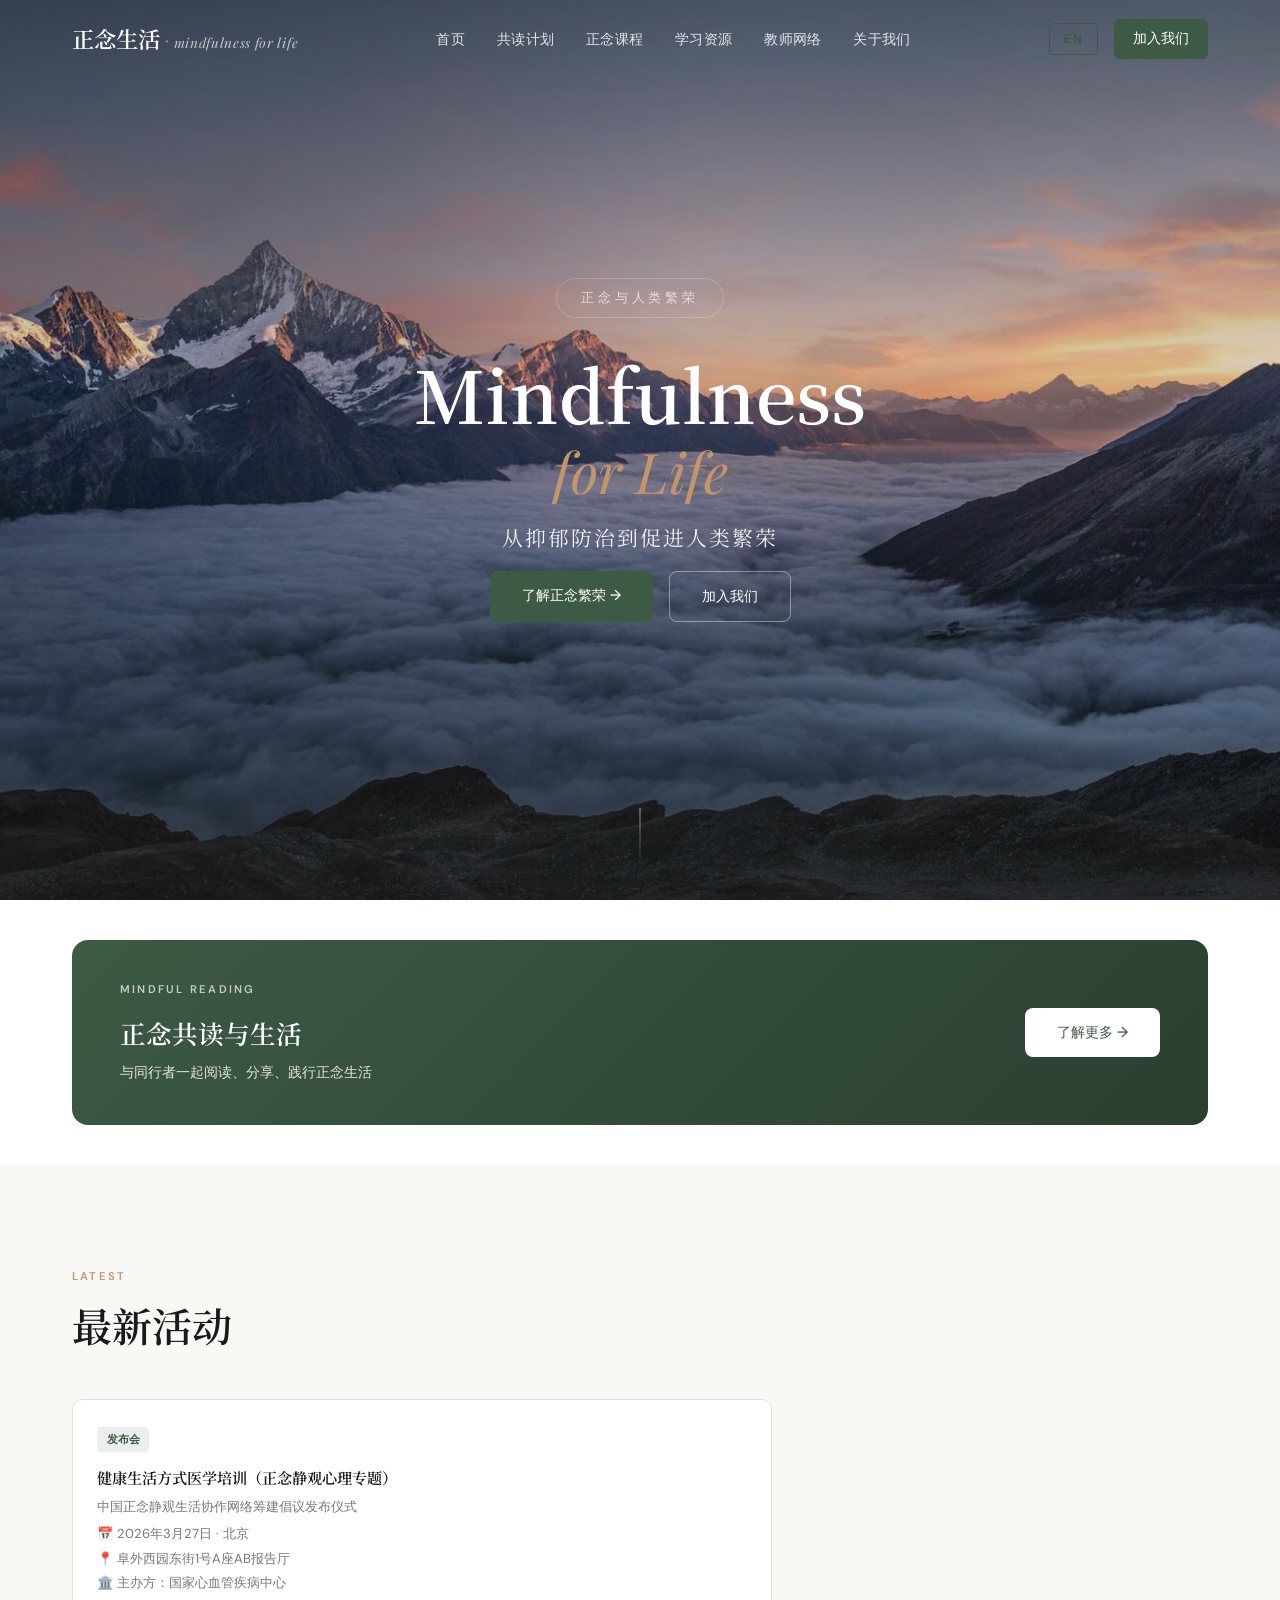
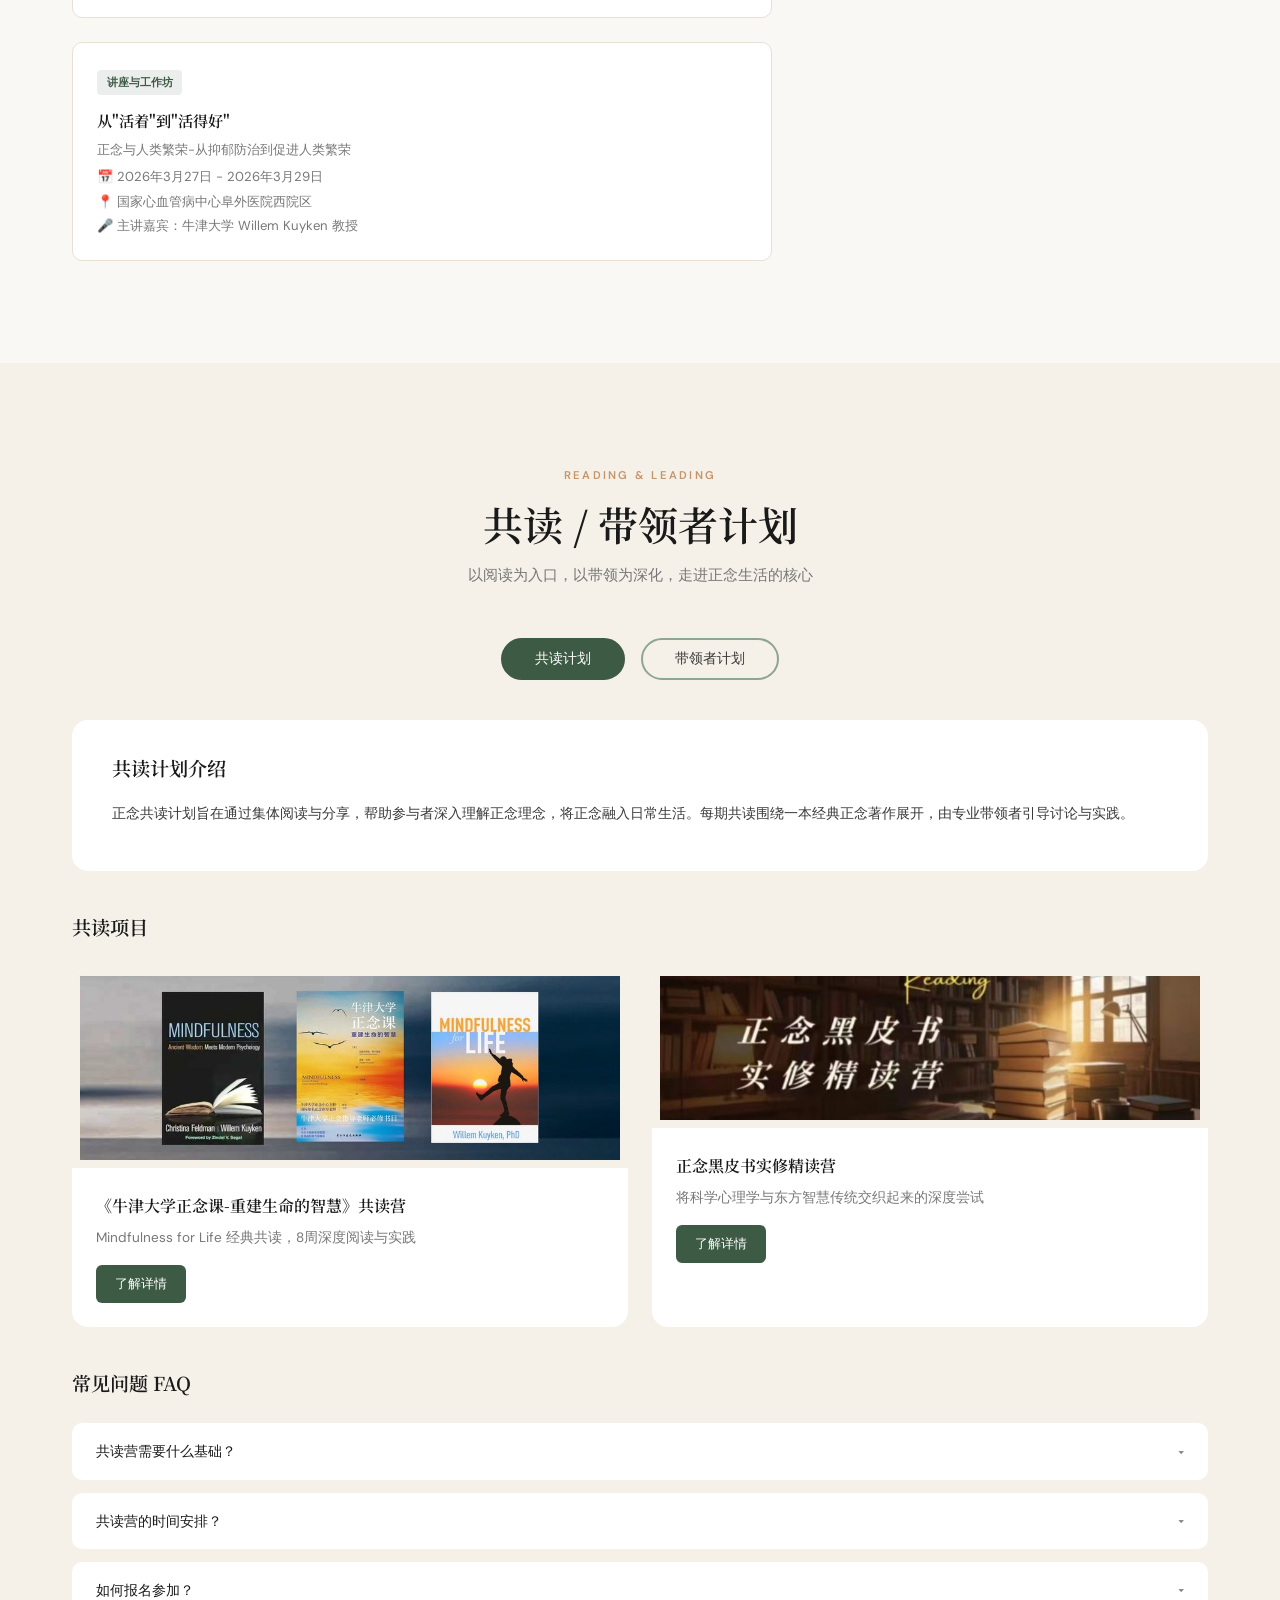
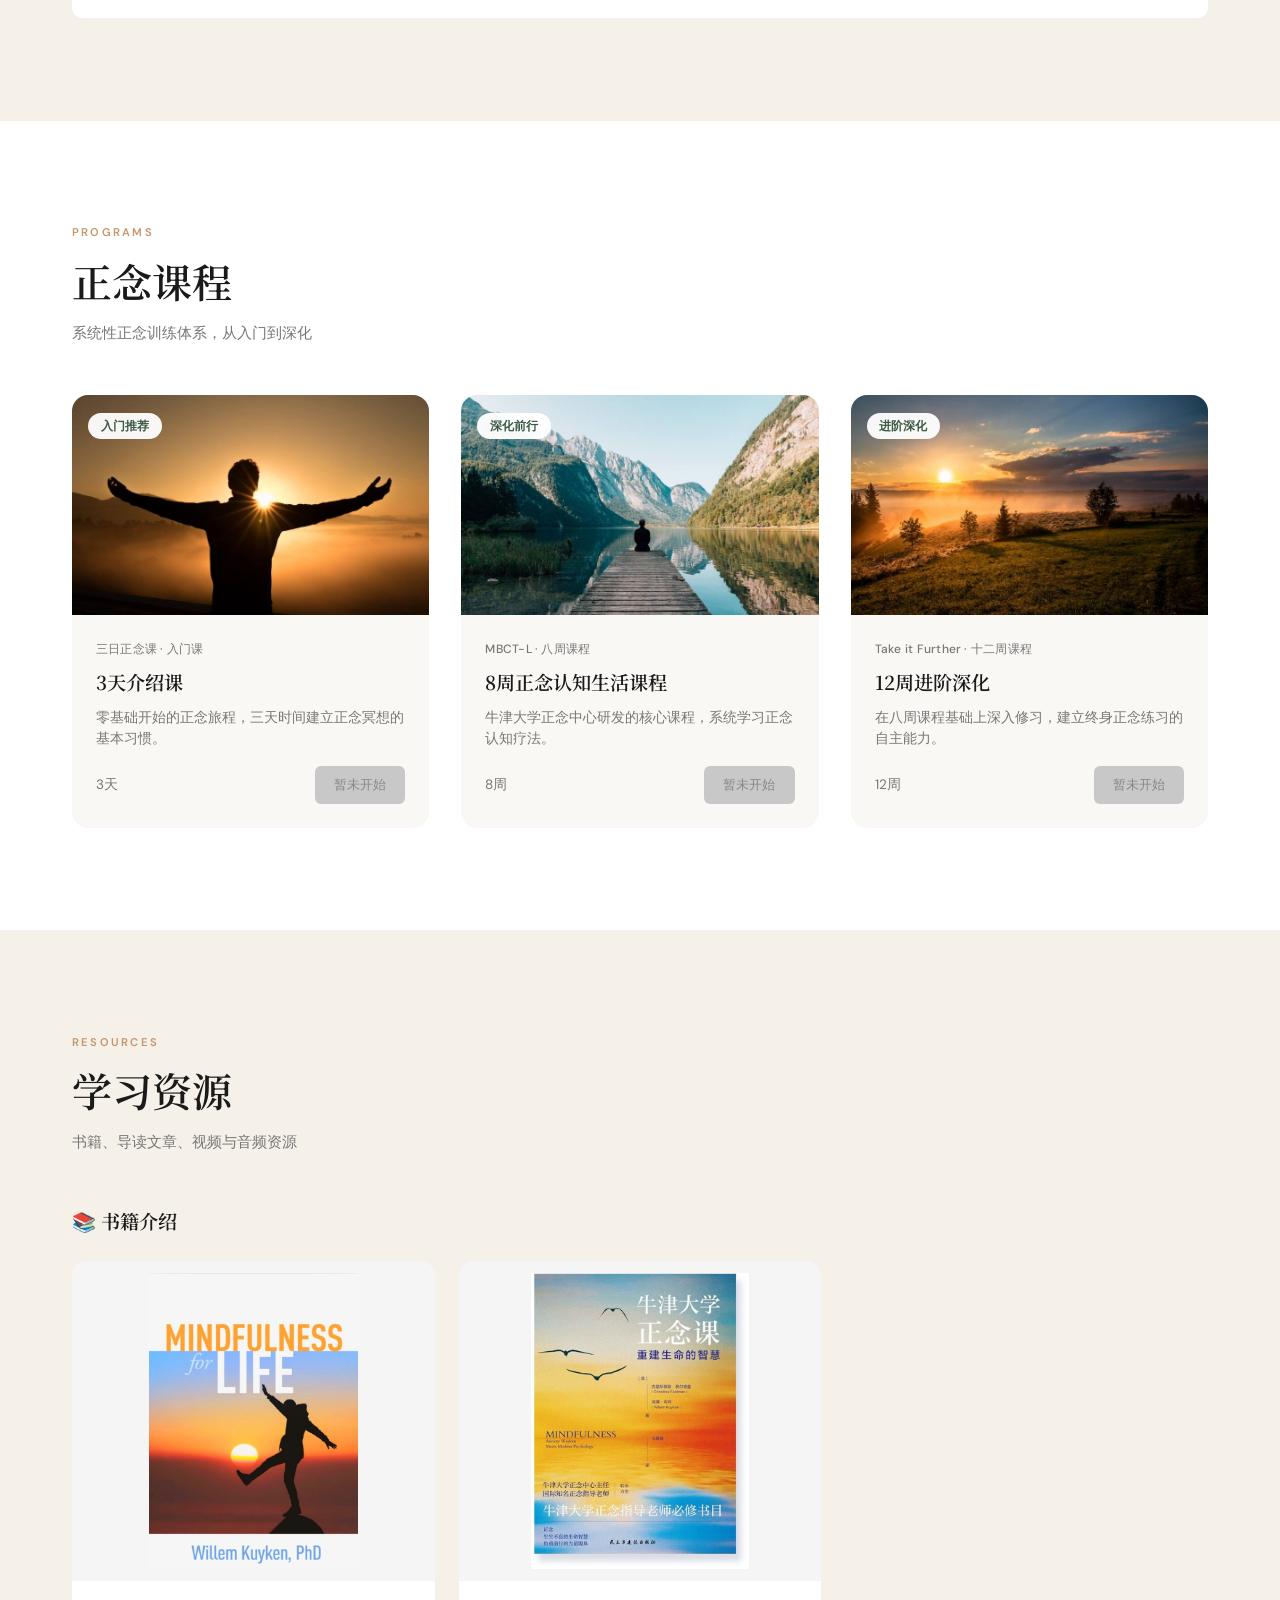
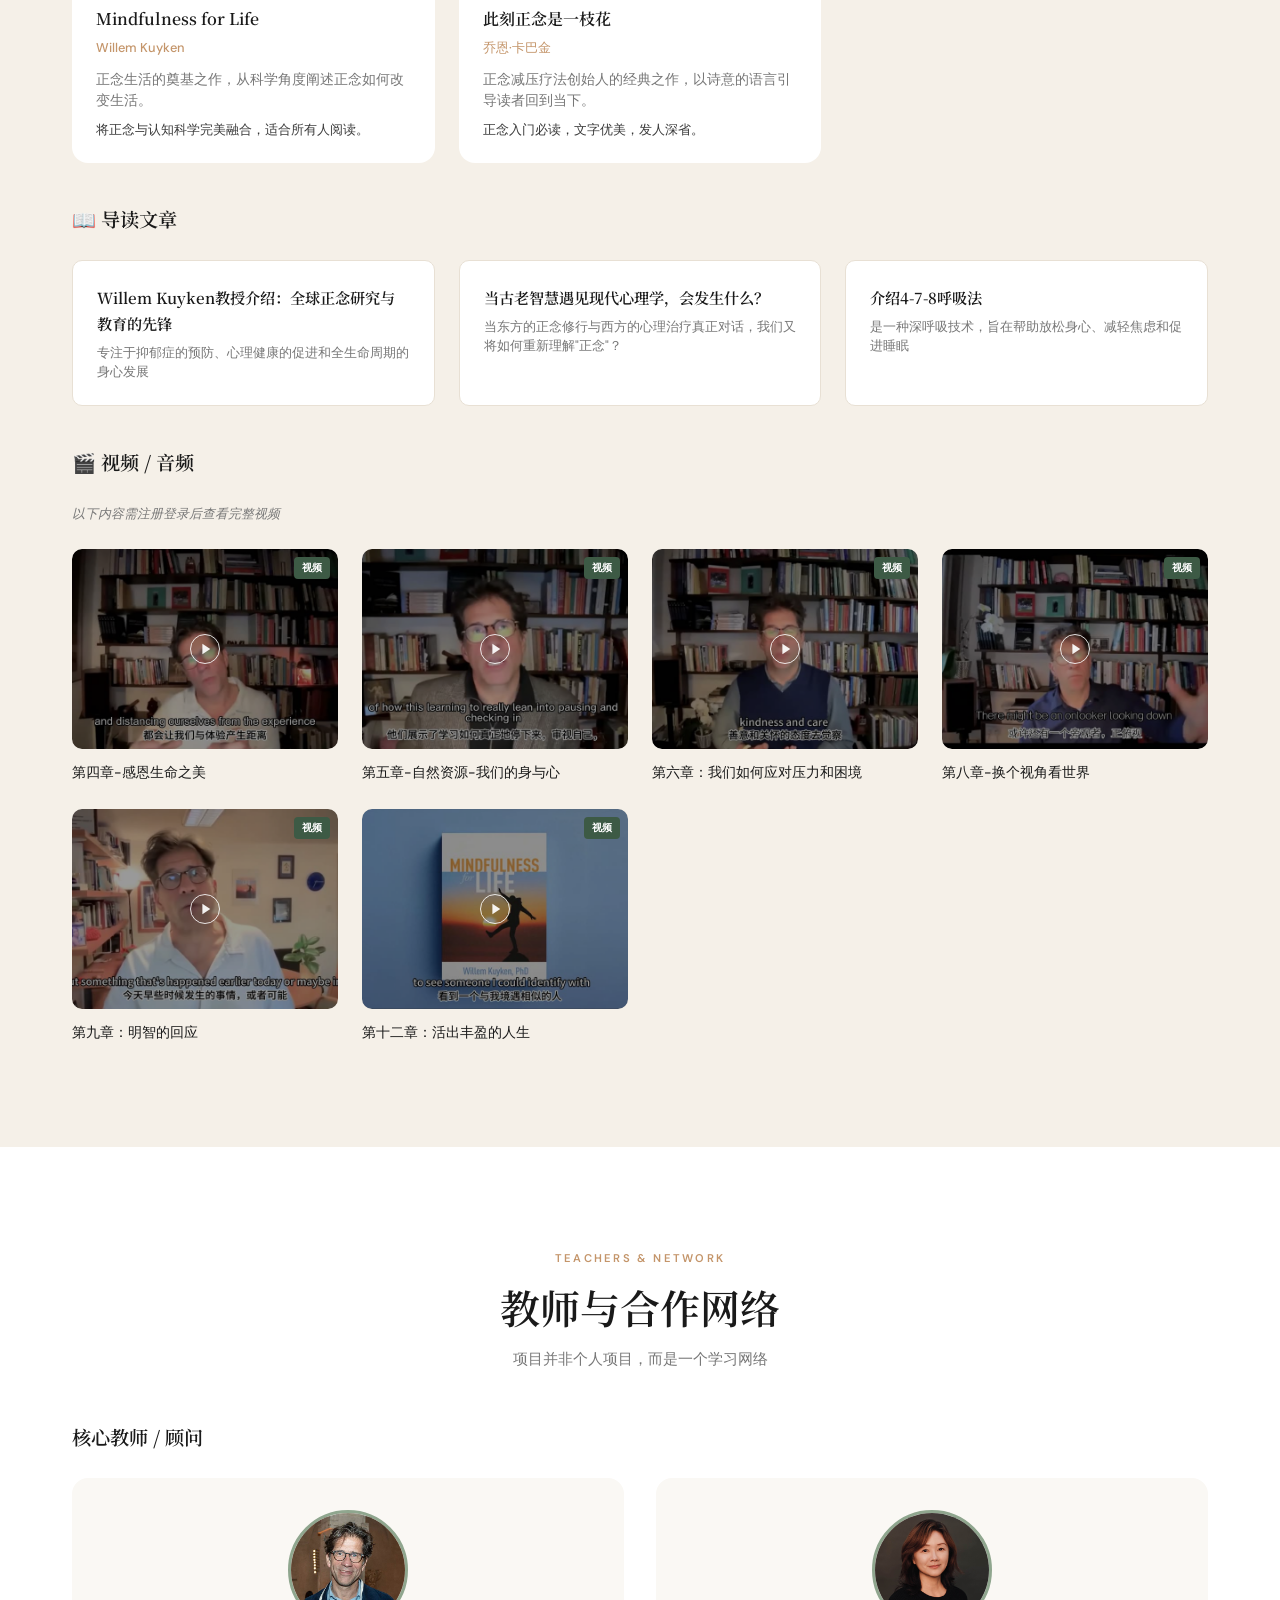
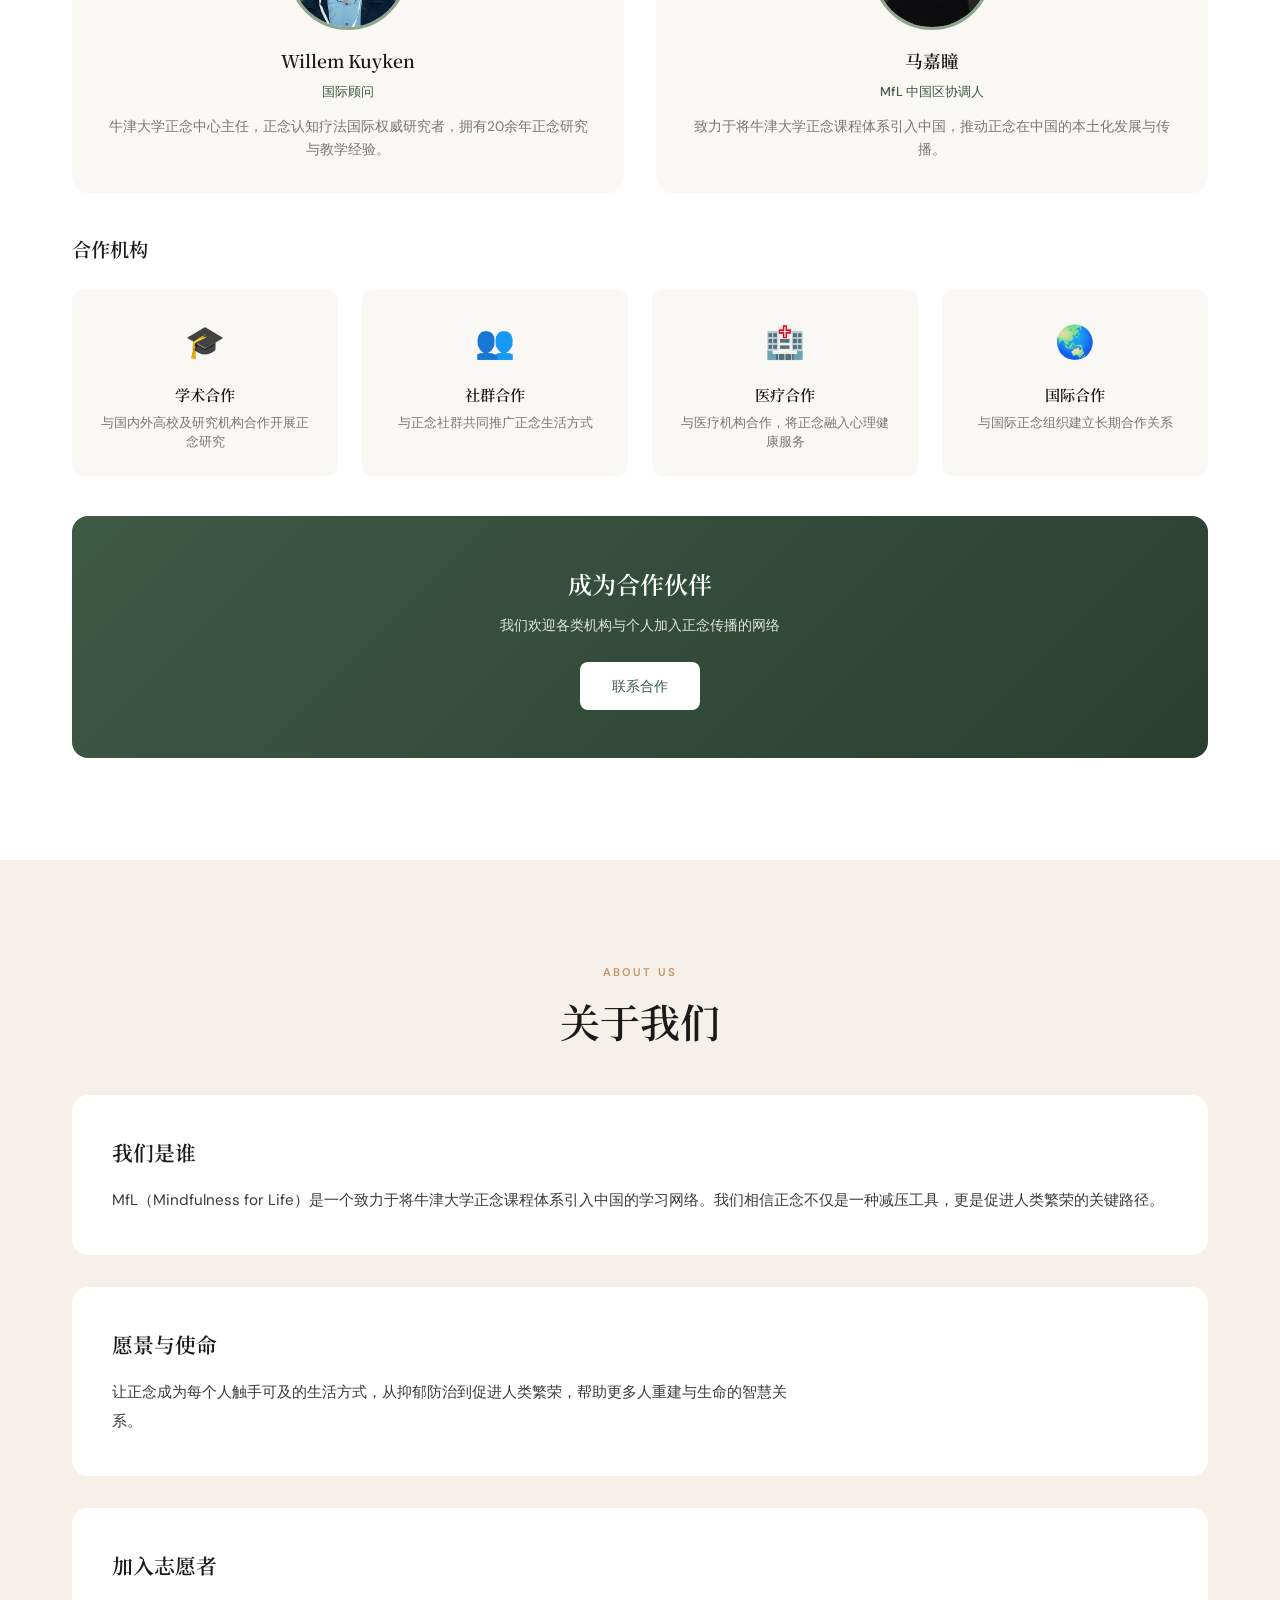
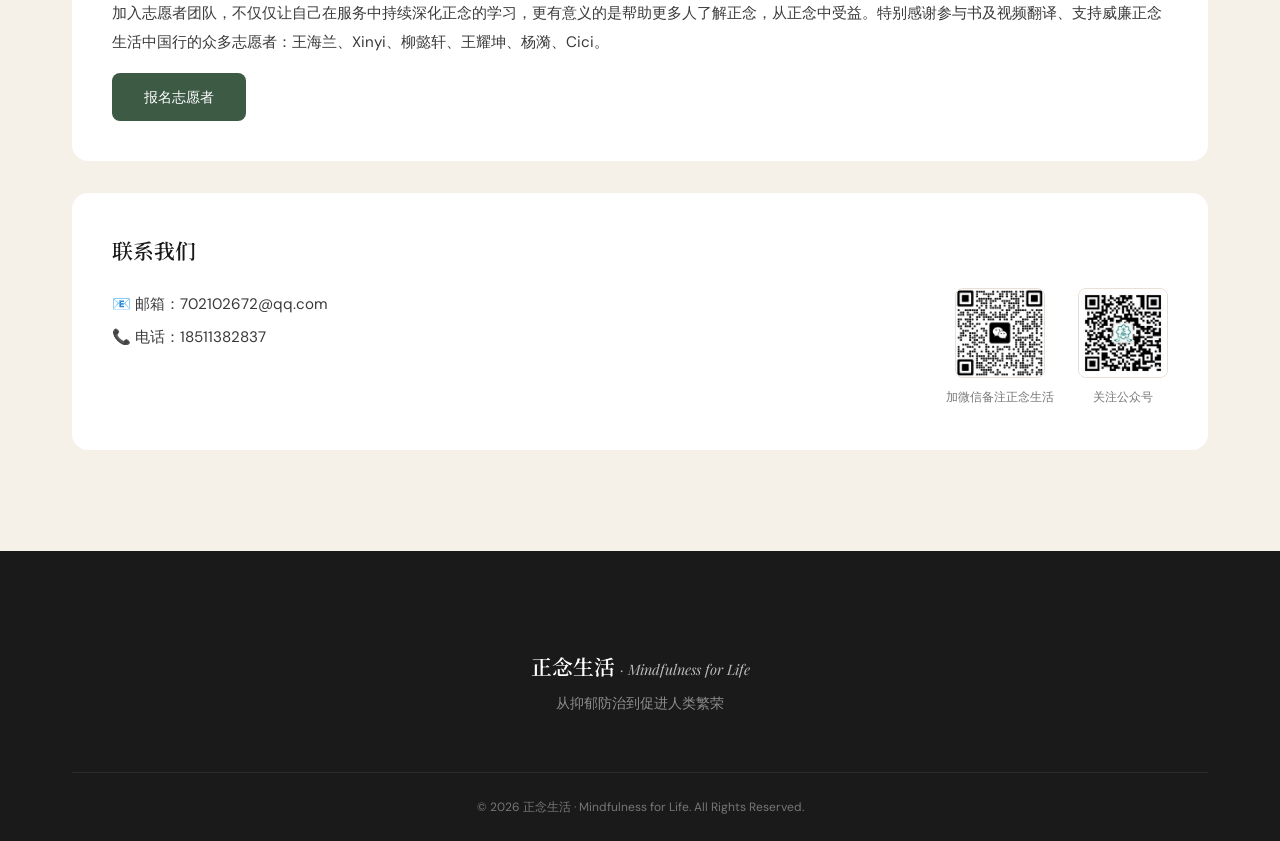
==== index.html @ c4a170dc "更新：删除hero引用文字、替换书单第二本、修改课程标签" ====
<!DOCTYPE html>
<html lang="zh-CN">
<head>
  <meta charset="UTF-8">
  <meta name="viewport" content="width=device-width, initial-scale=1.0">
  <title>正念生活 · Mindfulness for Life</title>
  <link rel="stylesheet" href="style.css">
  <link rel="stylesheet" href="lang-bar.css">
  <link href="https://fonts.font.im/css2?family=Playfair+Display:ital,wght@0,400;0,600;0,700;1,400&family=Noto+Serif+SC:wght@400;600;700&family=DM+Sans:wght@300;400;500;600&display=swap" rel="stylesheet">
</head>
<body>
<!-- Language Bar -->


<!-- 导航 -->
<nav class="nav" id="nav">
  <div class="nav-inner">
    <a href="#" class="nav-logo">
      <span class="logo-zh">正念生活</span>
      <span class="logo-dot">·</span>
      <span class="logo-en">mindfulness for life</span>
    </a>
    <ul class="nav-menu">
      <li><a href="#home" data-i18n="nav.home">首页</a></li>
      <li><a href="#reading" data-i18n="nav.reading">共读计划</a></li>
      <li><a href="#courses" data-i18n="nav.courses">正念课程</a></li>
      <li><a href="#resources" data-i18n="nav.resources">学习资源</a></li>
      <li><a href="#teachers" data-i18n="nav.teachers">教师网络</a></li>
      <li><a href="#about-us" data-i18n="nav.about">关于我们</a></li>
      <li class="nav-menu-join"><a href="https://wx0afe66d9a97fccd3.lrn.nineteenj.cn/kpv2p/6mwjw6/?#/homePage/form?relId=56946&relType=1&type=2&timestamp=1773465592" target="_blank" rel="noopener" data-i18n="nav.join">加入我们</a></li>
    </ul>
    <div class="nav-actions">
      <button id="langToggleBtn" class="lang-btn" onclick="toggleLang()">EN</button>
      <a href="https://wx0afe66d9a97fccd3.lrn.nineteenj.cn/kpv2p/6mwjw6/?#/homePage/form?relId=56946&relType=1&type=2&timestamp=1773465592" class="nav-cta" target="_blank" rel="noopener" data-i18n="nav.join">加入我们</a>
    </div>
    <button class="nav-toggle" id="navToggle" aria-label="Menu">
      <svg width="24" height="24" viewBox="0 0 24 24" fill="none" stroke="currentColor" stroke-width="1.5">
        <line x1="3" y1="6" x2="21" y2="6"/><line x1="3" y1="12" x2="21" y2="12"/><line x1="3" y1="18" x2="21" y2="18"/>
      </svg>
    </button>
  </div>
</nav>

<!-- ==================== 首页 Hero ==================== -->
<section class="hero" id="home">
  <div class="hero-bg">
    <img src="assets/hero-bg-desktop.jpg" alt="" class="hero-img" loading="lazy">
    <div class="hero-grain"></div>
    <div class="hero-gradient"></div>
  </div>
  <div class="hero-content">
    <div class="hero-tag" data-animate="fade-up" data-i18n="hero.tag">正念与人类繁荣</div>
    <h1 data-animate="fade-up" data-delay="1">
      <span class="hero-line">Mindfulness</span>
      <span class="hero-line hero-line--accent">for Life</span>
    </h1>
    <p class="hero-sub" data-animate="fade-up" data-delay="2" data-i18n="hero.sub">从抑郁防治到促进人类繁荣</p>

    <div class="hero-actions" data-animate="fade-up" data-delay="3">
      <a href="mindfulness-flourishing.html" class="btn btn-primary" data-i18n="hero.cta1">了解正念繁荣 →</a>
      <a href="https://wx0afe66d9a97fccd3.lrn.nineteenj.cn/kpv2p/6mwjw6/?#/homePage/form?relId=56946&relType=1&type=2&timestamp=1773465592" class="btn btn-ghost" target="_blank" rel="noopener" data-i18n="hero.cta2">加入我们</a>
    </div>
  </div>
  <div class="hero-scroll"><div class="scroll-line"></div></div>
</section>

<!-- ==================== 正念共读与生活 Banner ==================== -->
<section class="reading-banner">
  <div class="container">
    <a href="reading-camp.html" class="reading-banner-inner" style="text-decoration:none;cursor:pointer;" target="_self">
      <div class="reading-banner-text">
        <div class="section-label" data-i18n="readingBanner.label">MINDFUL READING</div>
        <h2 data-i18n="readingBanner.title">正念共读与生活</h2>
        <p data-i18n="readingBanner.desc">与同行者一起阅读、分享、践行正念生活</p>
      </div>
      <span class="btn btn-primary" data-i18n="readingBanner.cta">了解更多 →</span>
    </a>
  </div>
</section>

<!-- ==================== 最新活动 ==================== -->
<section class="latest-events">
  <div class="container">
    <div class="section-header">
        <div class="section-label" data-i18n="events.label">LATEST</div>
        <h2 class="section-title" data-i18n="events.title">最新活动</h2>
    </div>
    <div class="events-grid">
      <a href="https://mp.weixin.qq.com/s/fKb0RmUG0lylChjJrWmXAw" class="event-card" target="_blank" rel="noopener" style="display:block;">
        <span class="event-tag">发布会</span>
        <h4>健康生活方式医学培训（正念静观心理专题）</h4>
        <p style="margin-bottom:0.5rem;">中国正念静观生活协作网络筹建倡议发布仪式</p>
        <p style="font-size:0.82rem;color:var(--ink-muted);margin-bottom:0.3rem;">📅 2026年3月27日 · 北京</p>
        <p style="font-size:0.82rem;color:var(--ink-muted);margin-bottom:0.3rem;">📍 阜外西园东街1号A座AB报告厅</p>
        <p style="font-size:0.82rem;color:var(--ink-muted);margin:0;">🏛️ 主办方：国家心血管疾病中心</p>
      </a>
      <a href="https://mp.weixin.qq.com/s/PLSb9d7O6brEnDdpN_HrdA" class="event-card" target="_blank" rel="noopener" style="display:block;">
        <span class="event-tag" data-i18n="events.tag">讲座与工作坊</span>
        <h4 data-i18n="event1.title">从"活着"到"活得好"</h4>
        <p style="margin-bottom:0.5rem;" data-i18n="event1.desc">正念与人类繁荣-从抑郁防治到促进人类繁荣</p>
        <p style="font-size:0.82rem;color:var(--ink-muted);margin-bottom:0.3rem;" data-i18n="event1.date">📅 2026年3月27日 - 2026年3月29日</p>
        <p style="font-size:0.82rem;color:var(--ink-muted);margin-bottom:0.3rem;" data-i18n="event1.loc">📍 国家心血管病中心阜外医院西院区</p>
        <p style="font-size:0.82rem;color:var(--ink-muted);margin:0;" data-i18n="event1.speaker">🎤 主讲嘉宾：牛津大学 Willem Kuyken 教授</p>
      </a>
    </div>
  </div>
</section>

<!-- ==================== 共读/带领者计划 ==================== -->
<section class="reading" id="reading">
  <div class="container">
    <div class="section-header" style="text-align:center;">
      <div class="section-label" data-i18n="reading.label">READING & LEADING</div>
      <h2 class="section-title" data-i18n="reading.title">共读 / 带领者计划</h2>
      <p class="section-desc" style="margin:0 auto;" data-i18n="reading.desc">以阅读为入口，以带领为深化，走进正念生活的核心</p>
    </div>
    <div class="tab-buttons">
      <button class="tab-btn active" data-tab="reading-tab" data-i18n="reading.tab1">共读计划</button>
      <button class="tab-btn" data-tab="leader-tab" data-i18n="reading.tab2">带领者计划</button>
    </div>
    <div class="tab-content active" id="reading-tab">
      <div class="reading-intro">
        <div class="reading-intro-text">
          <h3 data-i18n="reading.intro.title">共读计划介绍</h3>
          <p data-i18n="reading.intro.p">正念共读计划旨在通过集体阅读与分享，帮助参与者深入理解正念理念，将正念融入日常生活。每期共读围绕一本经典正念著作展开，由专业带领者引导讨论与练习。</p>
        </div>
      </div>
      <h3 class="sub-heading" data-i18n="reading.projects">共读项目</h3>
      <div class="reading-projects">
        <a href="reading-camp.html" class="project-card" style="display:block;text-decoration:none;color:inherit;cursor:pointer;">
          <div class="project-img" style="height:200px;"><img src="assets/reading-camp-banner.jpg" alt="《牛津大学正念课》共读营" style="width:100%;height:100%;object-fit:cover;object-position:center;"></div>
          <div class="project-body">
            <h4 data-i18n="reading.p1.title">《牛津大学正念课-重建生命的智慧》共读营</h4>
            <p data-i18n="reading.p1.desc">Mindfulness for Life 经典共读，8周深度阅读与实践</p>
            <span class="btn btn-sm" data-i18n="reading.p1.cta">了解详情</span>
          </div>
        </a>
        <a href="https://mp.weixin.qq.com/s/-K9fQXU8qrWNWxXQTmQCIA" class="project-card" style="display:block;text-decoration:none;color:inherit;cursor:pointer;" target="_blank" rel="noopener">
          <div class="project-img" style="height:160px;"><img src="assets/zhinian-camp-card.jpg" alt="正念黑皮书实修精读营" style="width:100%;height:100%;object-fit:cover;object-position:center;"></div>
          <div class="project-body">
            <h4 data-i18n="reading.p2.title">正念黑皮书实修精读营</h4>
            <p data-i18n="reading.p2.desc">将科学心理学与东方智慧传统交织起来的深度尝试</p>
            <span class="btn btn-sm">了解详情</span>
          </div>
        </a>
      </div>
      <div class="faq-section">
        <h3 class="sub-heading" data-i18n="faq.title">常见问题 FAQ</h3>
        <div class="faq-list">
          <div class="faq-item">
            <div class="faq-q" onclick="this.parentElement.classList.toggle('open')" ><span data-i18n="faq.q1">共读营需要什么基础？</span><span class="faq-arrow">▾</span></div>
            <div class="faq-a" data-i18n="faq.a1">完全不需要任何正念基础，只需要一颗好奇和开放的心。</div>
          </div>
          <div class="faq-item">
            <div class="faq-q" onclick="this.parentElement.classList.toggle('open')" ><span data-i18n="faq.q2">共读营的时间安排？</span><span class="faq-arrow">▾</span></div>
            <div class="faq-a" data-i18n="faq.a2">每期共读营为期 4-8 周，每周一次线上讨论，每次约 60-90 分钟。</div>
          </div>
          <div class="faq-item">
            <div class="faq-q" onclick="this.parentElement.classList.toggle('open')" ><span data-i18n="faq.q3">如何报名参加？</span><span class="faq-arrow">▾</span></div>
            <div class="faq-a" data-i18n="faq.a3">关注我们的公众号，获取最新的共读营报名信息。</div>
          </div>
        </div>
      </div>
    </div>
    <div class="tab-content" id="leader-tab">
      <div class="reading-intro">
        <div class="reading-intro-text">
          <h3 data-i18n="leader.intro.title">带领者计划介绍</h3>
          <p data-i18n="leader.intro.p1">带领者计划是为有志于推广正念共读的伙伴设计的培训项目。通过系统培训，帮助你成为一名合格的正念共读带领者，在社区中传播正念的种子。</p>
          <p data-i18n="leader.intro.p2">成为带领者，不仅是服务他人，更是自我修行的深化。</p>
        </div>
      </div>
    </div>
  </div>
</section>

<!-- ==================== 正念课程 ==================== -->
<section class="courses" id="courses">
  <div class="container">
    <div class="section-header section-header--row">
      <div>
        <div class="section-label" data-i18n="courses.label">PROGRAMS</div>
        <h2 class="section-title" data-i18n="courses.title">正念课程</h2>
        <p class="section-desc" data-i18n="courses.desc">系统性正念训练体系，从入门到深化</p>
      </div>
      
    </div>
    <div class="courses-featured">
      <div class="course-card">
        <div class="course-img">
          <img src="assets/course-3day.jpg" alt="" loading="lazy">
          <div class="course-overlay"><span class="course-tag" data-i18n="courses.c1.tag">入门推荐</span></div>
        </div>
        <div class="course-body">
          <div class="course-meta" data-i18n="courses.c1.meta">三日正念课 · 入门课</div>
          <h3 data-i18n="courses.c1.title">3天介绍课</h3>
          <p data-i18n="courses.c1.desc">零基础开始的正念旅程，三天时间建立正念冥想的基本习惯。</p>
          <div class="course-footer"><span class="course-duration" data-i18n="courses.c1.dur">3天</span><span class="btn btn-sm btn-disabled" data-i18n="courses.c1.btn">暂未开始</span></div>
        </div>
      </div>
      <div class="course-card">
        <div class="course-img">
          <img src="assets/course-8week.jpg" alt="" loading="lazy">
          <div class="course-overlay"><span class="course-tag" data-i18n="courses.c2.tag">八周训练</span></div>
        </div>
        <div class="course-body">
          <div class="course-meta" data-i18n="courses.c2.meta">MBCT-L · 八周课程</div>
          <h3 data-i18n="courses.c2.title">8周正念认知生活课程</h3>
          <p data-i18n="courses.c2.desc">牛津大学正念中心研发的核心课程，系统学习正念认知疗法。</p>
          <div class="course-footer"><span class="course-duration" data-i18n="courses.c2.dur">8周</span><span class="btn btn-sm btn-disabled" data-i18n="courses.c2.btn">暂未开始</span></div>
        </div>
      </div>
      <div class="course-card">
        <div class="course-img">
          <img src="assets/course-12week.jpg" alt="" loading="lazy">
          <div class="course-overlay"><span class="course-tag" data-i18n="courses.c3.tag">进阶前行</span></div>
        </div>
        <div class="course-body">
          <div class="course-meta" data-i18n="courses.c3.meta">Take it Further · 十二周课程</div>
          <h3 data-i18n="courses.c3.title">12周进阶深化</h3>
          <p data-i18n="courses.c3.desc">在八周课程基础上深入修习，建立终身正念练习的自主能力。</p>
          <div class="course-footer"><span class="course-duration" data-i18n="courses.c3.dur">12周</span><span class="btn btn-sm btn-disabled" data-i18n="courses.c3.btn">暂未开始</span></div>
        </div>
      </div>
    </div>
  </div>
</section>

<!-- ==================== 学习资源 ==================== -->
<section class="resources" id="resources">
  <div class="container">
    <div class="section-header">
      <div class="section-label" data-i18n="resources.label">RESOURCES</div>
      <h2 class="section-title" data-i18n="resources.title">学习资源</h2>
      <p class="section-desc" data-i18n="resources.desc">书籍、导读文章、视频与音频资源</p>
    </div>
    <h3 class="sub-heading" data-i18n="resources.books">📚 书籍介绍</h3>
    <div class="books-grid">
      <div class="book-card">
        <div class="book-cover"><img src="assets/book-mfl-en.jpg" alt="Mindfulness for Life"></div>
        <div class="book-info">
          <h4>Mindfulness for Life</h4>
          <p class="book-author" data-i18n="book1.author">Willem Kuyken</p>
          <p class="book-desc" data-i18n="book1.desc">正念生活的奠基之作，从科学角度阐述正念如何改变生活。</p>
          <p class="book-reason" data-i18n="book1.reason">将正念与认知科学完美融合，适合所有人阅读。</p>
        </div>
      </div>
      <div class="book-card">
        <div class="book-cover"><img src="assets/book-oxford-mindfulness.jpg" alt="牛津大学正念课"></div>
        <div class="book-info">
          <h4 data-i18n="book2.title">牛津大学正念课：重建生命的智慧</h4>
          <p class="book-author" data-i18n="book2.author">克里斯蒂娜·费尔德曼 · 威廉·库肯 著 | 马嘉瞳 译</p>
          <p class="book-desc" data-i18n="book2.desc">重建生命的智慧，陪伴我们穿越苦恼与苦痛，为更好地掌控人生提供路线图。</p>
          <p class="book-reason" data-i18n="book2.reason">融合古老智慧和心理学知识，活出友善、慈悲、喜悦和平等心。</p>
        </div>
      </div>
      <div class="book-card" style="display:none;">
        <div class="book-cover"><img src="assets/book-miracle-of-mindfulness.jpg" alt=""></div>
        <div class="book-info">
          <h4 data-i18n="book3.title">正念的奇迹</h4>
          <p class="book-author" data-i18n="book3.author">一行禅师</p>
          <p class="book-desc" data-i18n="book3.desc">禅修大师一行禅师的经典著作，讲述如何在日常中修习正念。</p>
          <p class="book-reason" data-i18n="book3.reason">简洁深刻，将正念融入吃饭、走路等日常活动。</p>
        </div>
      </div>
    </div>
    <h3 class="sub-heading" data-i18n="resources.articles">📖 导读文章</h3>
    <div class="articles-grid">
      <a href="https://mp.weixin.qq.com/s/qrHDIWk8rpgmLRu6WxQiBQ" class="article-card" target="_blank" rel="noopener"><h4 data-i18n="article1.title">Willem Kuyken教授介绍：全球正念研究与教育的先锋</h4><p data-i18n="article1.desc">专注于抑郁症的预防、心理健康的促进和全生命周期的身心发展</p></a>
      <a href="https://mp.weixin.qq.com/s/79UkHaI8oeQ9rV-WlFYBbw" class="article-card" target="_blank" rel="noopener"><h4 data-i18n="article2.title">当古老智慧遇见现代心理学，会发生什么？</h4><p data-i18n="article2.desc">当东方的正念修行与西方的心理治疗真正对话，我们又将如何重新理解"正念"？</p></a>
      <a href="https://mp.weixin.qq.com/s/xbiJ2-GXhFsX6KnHSZAQcg" class="article-card" target="_blank" rel="noopener"><h4 data-i18n="article3.title">介绍4-7-8呼吸法</h4><p data-i18n="article3.desc">是一种深呼吸技术，旨在帮助放松身心、减轻焦虑和促进睡眠</p></a>
    </div>
    <h3 class="sub-heading" data-i18n="resources.media">🎬 视频 / 音频</h3>
    <p class="res-note" data-i18n="resources.media.note">以下内容需注册登录后查看完整视频</p>
    <div class="media-grid">
      <div class="media-card media-card-video">
        <div class="media-thumb media-thumb-iframe" style="cursor:pointer;position:relative;" onclick="playVideo(this,'BV1Fuw2zDEYA')">
          <img src="assets/thumb-media1.jpg" alt="第四章-感恩生命之美" style="width:100%;height:100%;object-fit:cover;border-radius:inherit;">
          <div style="position:absolute;inset:0;background:rgba(0,0,0,0.4);display:flex;align-items:center;justify-content:center;">
            <div style="width:30px;height:30px;border:1.5px solid rgba(255,255,255,0.85);border-radius:50%;display:flex;align-items:center;justify-content:center;backdrop-filter:blur(1px);">
              <svg width="14" height="14" viewBox="0 0 16 16" fill="none"><polygon points="5,2 14,8 5,14" fill="rgba(255,255,255,0.92)"/></svg>
            </div>
          </div>
          <span class="media-badge">视频</span>
        </div>
        <h4 data-i18n="media1.title">第四章-感恩生命之美</h4>
      </div>
      <div class="media-card media-card-video">
        <div class="media-thumb media-thumb-iframe" style="cursor:pointer;position:relative;" onclick="playVideo(this,'BV16uw2zSEsh')">
          <img src="assets/thumb-media2.jpg" alt="第五章-自然资源-我们的身与心" style="width:100%;height:100%;object-fit:cover;border-radius:inherit;">
          <div style="position:absolute;inset:0;background:rgba(0,0,0,0.4);display:flex;align-items:center;justify-content:center;">
            <div style="width:30px;height:30px;border:1.5px solid rgba(255,255,255,0.85);border-radius:50%;display:flex;align-items:center;justify-content:center;backdrop-filter:blur(1px);">
              <svg width="14" height="14" viewBox="0 0 16 16" fill="none"><polygon points="5,2 14,8 5,14" fill="rgba(255,255,255,0.92)"/></svg>
            </div>
          </div>
          <span class="media-badge">视频</span>
        </div>
        <h4 data-i18n="media2.title">第五章-自然资源-我们的身与心</h4>
      </div>
      <div class="media-card media-card-video">
        <div class="media-thumb media-thumb-iframe" style="cursor:pointer;position:relative;" onclick="playVideo(this,'BV1CFw2zdEXM')">
          <img src="assets/thumb-media3.jpg" alt="第六章：我们如何应对压力和困境" style="width:100%;height:100%;object-fit:cover;border-radius:inherit;">
          <div style="position:absolute;inset:0;background:rgba(0,0,0,0.4);display:flex;align-items:center;justify-content:center;">
            <div style="width:30px;height:30px;border:1.5px solid rgba(255,255,255,0.85);border-radius:50%;display:flex;align-items:center;justify-content:center;backdrop-filter:blur(1px);">
              <svg width="14" height="14" viewBox="0 0 16 16" fill="none"><polygon points="5,2 14,8 5,14" fill="rgba(255,255,255,0.92)"/></svg>
            </div>
          </div>
          <span class="media-badge">视频</span>
        </div>
        <h4 data-i18n="media3.title">第六章：我们如何应对压力和困境</h4>
      </div>
      <div class="media-card media-card-video">
        <div class="media-thumb media-thumb-iframe" style="cursor:pointer;position:relative;" onclick="playVideo(this,'BV1eHw2zrEnp')">
          <img src="assets/thumb-media4.jpg" alt="第八章-换个视角看世界" style="width:100%;height:100%;object-fit:cover;border-radius:inherit;">
          <div style="position:absolute;inset:0;background:rgba(0,0,0,0.4);display:flex;align-items:center;justify-content:center;">
            <div style="width:30px;height:30px;border:1.5px solid rgba(255,255,255,0.85);border-radius:50%;display:flex;align-items:center;justify-content:center;backdrop-filter:blur(1px);">
              <svg width="14" height="14" viewBox="0 0 16 16" fill="none"><polygon points="5,2 14,8 5,14" fill="rgba(255,255,255,0.92)"/></svg>
            </div>
          </div>
          <span class="media-badge">视频</span>
        </div>
        <h4 data-i18n="media4.title">第八章-换个视角看世界</h4>
      </div>
      <div class="media-card media-card-video">
        <div class="media-thumb media-thumb-iframe" style="cursor:pointer;position:relative;" onclick="playVideo(this,'BV1v7w2z5EfS')">
          <img src="assets/thumb-media5.jpg" alt="第九章：明智的回应" style="width:100%;height:100%;object-fit:cover;border-radius:inherit;">
          <div style="position:absolute;inset:0;background:rgba(0,0,0,0.4);display:flex;align-items:center;justify-content:center;">
            <div style="width:30px;height:30px;border:1.5px solid rgba(255,255,255,0.85);border-radius:50%;display:flex;align-items:center;justify-content:center;backdrop-filter:blur(1px);">
              <svg width="14" height="14" viewBox="0 0 16 16" fill="none"><polygon points="5,2 14,8 5,14" fill="rgba(255,255,255,0.92)"/></svg>
            </div>
          </div>
          <span class="media-badge">视频</span>
        </div>
        <h4 data-i18n="media5.title">第九章：明智的回应</h4>
      </div>
      <div class="media-card media-card-video">
        <div class="media-thumb media-thumb-iframe" style="cursor:pointer;position:relative;" onclick="playVideo(this,'BV1XCw1zqEtc')">
          <img src="assets/thumb-media6.jpg" alt="第十二章：活出丰盈的人生" style="width:100%;height:100%;object-fit:cover;border-radius:inherit;">
          <div style="position:absolute;inset:0;background:rgba(0,0,0,0.4);display:flex;align-items:center;justify-content:center;">
            <div style="width:30px;height:30px;border:1.5px solid rgba(255,255,255,0.85);border-radius:50%;display:flex;align-items:center;justify-content:center;backdrop-filter:blur(1px);">
              <svg width="14" height="14" viewBox="0 0 16 16" fill="none"><polygon points="5,2 14,8 5,14" fill="rgba(255,255,255,0.92)"/></svg>
            </div>
          </div>
          <span class="media-badge">视频</span>
        </div>
        <h4 data-i18n="media6.title">第十二章：活出丰盈的人生</h4>
      </div>
    </div>
  </div>
</section>

<!-- ==================== 教师与合作网络 ==================== -->
<section class="teachers" id="teachers">
  <div class="container">
    <div class="section-header" style="text-align:center;">
      <div class="section-label" data-i18n="teachers.label">TEACHERS & NETWORK</div>
      <h2 class="section-title" data-i18n="teachers.title">教师与合作网络</h2>
      <p class="section-desc" style="margin:0 auto;" data-i18n="teachers.desc">项目并非个人项目，而是一个学习网络</p>
    </div>
    <h3 class="sub-heading" data-i18n="teachers.core">核心教师 / 顾问</h3>
    <div class="teachers-grid">
      <div class="teacher-card">
        <div class="teacher-photo"><img src="assets/willem-kuyken.jpg" alt="Willem Kuyken"></div>
        <h4>Willem Kuyken</h4>
        <p class="teacher-title" data-i18n="teacher1.role">国际顾问</p>
        <p class="teacher-bio" data-i18n="teacher1.bio">牛津大学正念中心主任，正念认知疗法国际权威研究者，拥有20余年正念研究与教学经验。</p>
      </div>
      <div class="teacher-card">
        <div class="teacher-photo"><img src="assets/ma-jiatong.jpg" alt="马嘉瞳"></div>
        <h4 data-i18n="teacher2.name">马嘉瞳</h4>
        <p class="teacher-title" data-i18n="teacher2.role">MfL 中国区协调人</p>
        <p class="teacher-bio" data-i18n="teacher2.bio">致力于将牛津大学正念课程体系引入中国，推动正念在中国的本土化发展与传播。</p>
      </div>
    </div>
    <h3 class="sub-heading" data-i18n="teachers.partners">合作机构</h3>
    <div class="partners-grid">
      <div class="partner-card"><span class="partner-icon">🎓</span><h4 data-i18n="partner1.title">学术合作</h4><p data-i18n="partner1.desc">与国内外高校及研究机构合作开展正念研究</p></div>
      <div class="partner-card"><span class="partner-icon">👥</span><h4 data-i18n="partner2.title">社群合作</h4><p data-i18n="partner2.desc">与正念社群共同推广正念生活方式</p></div>
      <div class="partner-card"><span class="partner-icon">🏥</span><h4 data-i18n="partner3.title">医疗合作</h4><p data-i18n="partner3.desc">与医疗机构合作，将正念融入心理健康服务</p></div>
      <div class="partner-card"><span class="partner-icon">🌏</span><h4 data-i18n="partner4.title">国际合作</h4><p data-i18n="partner4.desc">与国际正念组织建立长期合作关系</p></div>
    </div>
    <a href="https://wx0afe66d9a97fccd3.lrn.nineteenj.cn/kpv2p/6mwjw6/?#/homePage/form?relId=57150&relType=2&type=2&timestamp=1774415840" class="collab-cta" target="_blank" rel="noopener" style="display:block;text-decoration:none;cursor:pointer;">
      <h3 data-i18n="teachers.collab.title">成为合作伙伴</h3>
      <p data-i18n="teachers.collab.desc">我们欢迎各类机构与个人加入正念传播的网络</p>
      <span class="btn btn-primary" data-i18n="teachers.collab.btn">联系合作</span>
    </a>
  </div>
</section>

<!-- ==================== 关于我们 ==================== -->
<section class="about-us" id="about-us">
  <div class="container">
    <div class="section-header" style="text-align:center;">
      <div class="section-label" data-i18n="about.label">ABOUT US</div>
      <h2 class="section-title" data-i18n="about.title">关于我们</h2>
    </div>
    <div class="about-who">
      <h3 data-i18n="about.who.title">我们是谁</h3>
      <p data-i18n="about.who.desc">MfL（Mindfulness for Life）是一个致力于将牛津大学正念课程体系引入中国的学习网络。我们相信正念不仅是一种减压工具，更是促进人类繁荣的关键路径。</p>
    </div>

    <div class="vision">
      <h3 data-i18n="about.vision.title">愿景与使命</h3>
      <p data-i18n="about.vision.desc">让正念成为每个人触手可及的生活方式，从抑郁防治到促进人类繁荣，帮助更多人重建与生命的智慧关系。</p>
    </div>

    <!-- 加入志愿者 -->
    <div class="about-who">
      <h3 data-i18n="about.volunteer.title">加入志愿者</h3>
      <p data-i18n="about.volunteer.desc">加入志愿者团队，不仅仅让自己在服务中持续深化正念的学习，更有意义的是帮助更多人了解正念，从正念中受益。特别感谢参与书及视频翻译、支持威廉正念生活中国行的众多志愿者：王海兰、Xinyi、柳懿轩、王耀坤、杨漪、Cici。</p>
      <a href="https://wx0afe66d9a97fccd3.lrn.nineteenj.cn/kpv2p/6mwjw6/?#/homePage/form?relId=57149&relType=2&type=2&timestamp=1774415895" class="btn btn-primary" target="_blank" rel="noopener" style="margin-top:1rem;display:inline-block;" data-i18n="about.volunteer.btn">报名志愿者</a>
    </div>

    <!-- 联系我们 -->
    <div class="about-who" style="margin-bottom:0;">
      <h3 data-i18n="about.contact.title">联系我们</h3>
      <div style="display:flex;gap:3rem;align-items:flex-start;flex-wrap:wrap;margin-top:1.2rem;">
        <div style="flex:1;min-width:200px;">
          <p style="font-size:0.95rem;color:var(--ink-soft);line-height:2.2;margin:0;">
            📧 邮箱：702102672@qq.com<br>
            📞 电话：18511382837
          </p>
        </div>
        <div style="display:flex;gap:1.5rem;align-items:flex-start;">
          <div style="text-align:center;">
            <div style="width:90px;height:90px;border-radius:8px;overflow:hidden;margin:0 auto 0.5rem;border:1px solid var(--sand-dark);">
              <img src="assets/wechat-personal-qr.jpg" alt="微信二维码" style="width:100%;height:100%;object-fit:cover;">
            </div>
            <p style="font-size:0.78rem;color:var(--ink-muted);margin:0;" data-i18n="about.contact.wechat">加微信备注正念生活</p>
          </div>
          <div style="text-align:center;">
            <div style="width:90px;height:90px;border-radius:8px;overflow:hidden;margin:0 auto 0.5rem;border:1px solid var(--sand-dark);">
              <img src="assets/wechat-mp-qr.jpg" alt="公众号二维码" style="width:100%;height:100%;object-fit:cover;">
            </div>
            <p style="font-size:0.78rem;color:var(--ink-muted);margin:0;" data-i18n="about.contact.mp">关注公众号</p>
          </div>
        </div>
      </div>
    </div>

  </div>
</section>

<!-- Footer -->
<footer class="footer" id="contact">
  <div class="footer-top-wave">
    <svg viewBox="0 0 1440 80" preserveAspectRatio="none"><path d="M0,40 C360,80 1080,0 1440,40 L1440,80 L0,80 Z" fill="#1a1a1a"/></svg>
  </div>
  <div class="container">
    <div class="footer-grid">
      <div class="footer-brand">
        <h3 class="footer-logo">正念生活 <span>· Mindfulness for Life</span></h3>
        <p class="footer-tagline" data-i18n="footer.tagline">从抑郁防治到促进人类繁荣</p>
        <div class="footer-contact">
        </div>
      </div>

    </div>
    <div class="footer-bottom">
      <p>© 2026 正念生活 · Mindfulness for Life. All Rights Reserved.</p>
    </div>
  </div>
</footer>

<script>
const nav = document.getElementById('nav');
let lastScroll = 0;
window.addEventListener('scroll', () => {
  const y = window.scrollY;
  nav.classList.toggle('scrolled', y > 80);
  nav.classList.toggle('nav-hidden', y > lastScroll && y > 400);
  lastScroll = y;
});
const navMenu = document.querySelector('.nav-menu');
document.getElementById('navToggle').addEventListener('click', () => {
  navMenu.classList.toggle('open');
});
// 点击菜单内任意链接都关闭菜单
navMenu.querySelectorAll('a').forEach(a => {
  a.addEventListener('click', () => {
    navMenu.classList.remove('open');
  });
});
// 锚点平滑滚动
document.querySelectorAll('a[href^="#"]').forEach(a => {
  a.addEventListener('click', e => {
    const href = a.getAttribute('href');
    if (href === '#') return;
    e.preventDefault();
    const t = document.querySelector(href);
    if (t) t.scrollIntoView({ behavior: 'smooth', block: 'start' });
  });
});
document.querySelectorAll('.tab-btn').forEach(btn => {
  btn.addEventListener('click', () => {
    document.querySelectorAll('.tab-btn').forEach(b => b.classList.remove('active'));
    document.querySelectorAll('.tab-content').forEach(c => c.classList.remove('active'));
    btn.classList.add('active');
    document.getElementById(btn.dataset.tab).classList.add('active');
  });
});
const observer = new IntersectionObserver((entries) => {
  entries.forEach(e => { if (e.isIntersecting) { e.target.classList.add('revealed'); observer.unobserve(e.target); }});
}, { threshold: 0.15, rootMargin: '0px 0px -60px 0px' });
document.querySelectorAll('.course-card, .book-card, .media-card, .teacher-card, .partner-card, .event-card, .article-card, .project-card, .team-member, [data-animate]').forEach(el => {
  el.classList.add('reveal');
  observer.observe(el);
});
</script>
<script src="i18n.js?v=4"></script>

<!-- Video Modal -->
<div id="videoModal" style="display:none;position:fixed;inset:0;z-index:9999;background:rgba(0,0,0,0.85);align-items:center;justify-content:center;" onclick="closeVideoModal(event)">
  <div style="position:relative;width:90%;max-width:800px;aspect-ratio:16/9;">
    <iframe id="videoModalIframe" src="" frameborder="0" allowfullscreen allow="autoplay"
      style="width:100%;height:100%;border-radius:8px;"></iframe>
    <button onclick="closeVideoModal()" style="position:absolute;top:-40px;right:0;background:none;border:none;color:#fff;font-size:2rem;cursor:pointer;line-height:1;">×</button>
  </div>
</div>

<script>
function playVideo(el, bvid) {
  var modal = document.getElementById('videoModal');
  var iframe = document.getElementById('videoModalIframe');
  iframe.src = 'https://player.bilibili.com/player.html?bvid=' + bvid + '&autoplay=1&high_quality=1';
  modal.style.display = 'flex';
  document.body.style.overflow = 'hidden';
}
function closeVideoModal(e) {
  if (e && e.target !== e.currentTarget) return;
  var modal = document.getElementById('videoModal');
  var iframe = document.getElementById('videoModalIframe');
  iframe.src = '';
  modal.style.display = 'none';
  document.body.style.overflow = '';
}
document.addEventListener('keydown', function(e) {
  if (e.key === 'Escape') closeVideoModal();
});
</script>
</body>
</html>
---- style.css ----
/* ====================================
   正念生活 · Organic Zen Aesthetic v2
   ==================================== */
:root {
  --moss: #3d5a45;
  --moss-deep: #2a3f30;
  --moss-light: #5a7a62;
  --sage: #8fa68e;
  --sand: #f5f0e8;
  --sand-dark: #e8e0d4;
  --cream: #faf8f4;
  --ink: #1a1a1a;
  --ink-soft: #3a3a3a;
  --ink-muted: #777;
  --ink-faint: #aaa;
  --white: #fff;
  --accent: #c4956a;
  --font-display: 'Playfair Display', 'Noto Serif SC', serif;
  --font-serif: 'Noto Serif SC', 'Playfair Display', serif;
  --font-body: 'DM Sans', 'Noto Sans SC', sans-serif;
  --section-pad: clamp(4rem, 8vw, 7rem);
  --container: 1200px;
  --ease-out: cubic-bezier(0.16, 1, 0.3, 1);
  --shadow-sm: 0 2px 8px rgba(0,0,0,0.06);
  --shadow-md: 0 8px 30px rgba(0,0,0,0.08);
  --shadow-lg: 0 20px 60px rgba(0,0,0,0.1);
  --radius: 16px;
  --radius-sm: 10px;
}
*, *::before, *::after { margin: 0; padding: 0; box-sizing: border-box; }
html { scroll-behavior: smooth; -webkit-font-smoothing: antialiased; }
body { font-family: var(--font-body); font-size: 16px; line-height: 1.7; color: var(--ink-soft); background: var(--cream); }
img { display: block; max-width: 100%; height: auto; }
a { color: inherit; text-decoration: none; }
.container { max-width: var(--container); margin: 0 auto; padding: 0 clamp(1rem, 4vw, 2rem); }

/* Reveal */
.reveal { opacity: 0; transform: translateY(30px); transition: opacity 0.8s var(--ease-out), transform 0.8s var(--ease-out); }
.reveal.revealed { opacity: 1; transform: translateY(0); }
[data-delay="1"].reveal { transition-delay: 0.15s; }
[data-delay="2"].reveal { transition-delay: 0.3s; }
[data-delay="3"].reveal { transition-delay: 0.45s; }

/* ==================== Navigation ==================== */
.nav { position: fixed; top: 0; left: 0; right: 0; z-index: 100; transition: background 0.4s, transform 0.4s var(--ease-out), box-shadow 0.4s; }
.nav.scrolled { background: rgba(250, 248, 244, 0.95); backdrop-filter: blur(12px); box-shadow: 0 1px 0 rgba(0,0,0,0.06); }
.nav.nav-hidden { transform: translateY(-100%); }
.nav-inner { max-width: var(--container); margin: 0 auto; padding: 1.2rem clamp(1rem, 4vw, 2rem); display: flex; align-items: center; justify-content: space-between; }
.nav-logo { display: flex; align-items: baseline; gap: 0.3rem; }
.logo-zh { font-family: var(--font-serif); font-size: 1.4rem; font-weight: 600; color: var(--white); transition: color 0.4s; }
.logo-dot { color: var(--accent); font-size: 1.2rem; }
.logo-en { font-family: var(--font-display); font-size: 0.85rem; font-weight: 400; font-style: italic; color: rgba(255,255,255,0.7); letter-spacing: 0.05em; transition: color 0.4s; }
.nav.scrolled .logo-zh { color: var(--ink); }
.nav.scrolled .logo-en { color: var(--ink-muted); }
.nav-menu { display: flex; list-style: none; gap: 2rem; }
.nav-menu a { font-size: 0.85rem; font-weight: 400; color: rgba(255,255,255,0.85); letter-spacing: 0.02em; transition: color 0.3s; position: relative; }
.nav-menu a::after { content: ''; position: absolute; bottom: -4px; left: 0; width: 0; height: 1.5px; background: currentColor; transition: width 0.3s var(--ease-out); }
.nav-menu a:hover::after { width: 100%; }
.nav.scrolled .nav-menu a { color: var(--ink-soft); }
.nav.scrolled .nav-menu a:hover { color: var(--moss); }
.nav-actions { display: flex; align-items: center; gap: 1rem; }
.nav-lang { font-size: 0.8rem; font-weight: 500; color: rgba(255,255,255,0.7); padding: 0.3rem 0.7rem; border: 1px solid rgba(255,255,255,0.3); border-radius: 4px; transition: all 0.3s; }
.nav.scrolled .nav-lang { color: var(--ink-muted); border-color: var(--ink-faint); }
.nav-cta { font-size: 0.85rem; font-weight: 500; color: var(--white); background: var(--moss); padding: 0.5rem 1.2rem; border-radius: 6px; transition: all 0.3s; }
.nav-cta:hover { background: var(--moss-deep); transform: translateY(-1px); }
.nav-toggle { display: none; background: none; border: none; cursor: pointer; color: var(--white); }
.nav.scrolled .nav-toggle { color: var(--ink); }

/* ==================== Hero ==================== */
.hero { position: relative; height: 100vh; min-height: 650px; max-height: 1000px; display: flex; align-items: center; justify-content: center; overflow: hidden; }
.hero-bg { position: absolute; inset: 0; }
.hero-img { width: 100%; height: 100%; object-fit: cover; transform: scale(1.05); animation: heroZoom 20s ease-in-out infinite alternate; }
@keyframes heroZoom { from { transform: scale(1.05); } to { transform: scale(1.12); } }
.hero-grain { position: absolute; inset: 0; background-image: url("data:image/svg+xml,%3Csvg viewBox='0 0 256 256' xmlns='http://www.w3.org/2000/svg'%3E%3Cfilter id='noise'%3E%3CfeTurbulence type='fractalNoise' baseFrequency='0.9' numOctaves='4' stitchTiles='stitch'/%3E%3C/filter%3E%3Crect width='100%25' height='100%25' filter='url(%23noise)' opacity='0.03'/%3E%3C/svg%3E"); pointer-events: none; }
.hero-gradient { position: absolute; inset: 0; background: linear-gradient(180deg, rgba(26,26,26,0.5) 0%, rgba(26,26,26,0.15) 40%, rgba(26,26,26,0.3) 80%, rgba(26,26,26,0.7) 100%); }
.hero-content { position: relative; text-align: center; color: var(--white); padding: 0 1.5rem; }
.hero-tag { display: inline-block; font-size: 0.8rem; font-weight: 500; letter-spacing: 0.3em; text-transform: uppercase; color: rgba(255,255,255,0.7); margin-bottom: 2rem; border: 1px solid rgba(255,255,255,0.2); padding: 0.5rem 1.5rem; border-radius: 100px; }
.hero h1 { font-family: var(--font-serif); font-weight: 600; line-height: 1.2; margin-bottom: 1rem; }
.hero-line { display: block; font-size: clamp(2.5rem, 6vw, 4.5rem); }
.hero-line--accent { font-family: var(--font-display); font-style: italic; font-weight: 400; color: var(--accent); font-size: clamp(2rem, 5vw, 3.5rem); }
.hero-sub { font-family: var(--font-serif); font-size: clamp(1rem, 1.8vw, 1.3rem); color: rgba(255,255,255,0.9); margin-bottom: 1rem; letter-spacing: 0.1em; }
.hero-desc { font-size: clamp(0.95rem, 1.5vw, 1.1rem); line-height: 1.9; opacity: 0.8; max-width: 500px; margin: 0 auto 2.5rem; }
.hero-actions { display: flex; gap: 1rem; justify-content: center; flex-wrap: wrap; }
.hero-scroll { position: absolute; bottom: 2rem; left: 50%; transform: translateX(-50%); }
.scroll-line { width: 1px; height: 60px; background: linear-gradient(to bottom, rgba(255,255,255,0.6), transparent); animation: scrollPulse 2s ease-in-out infinite; }
@keyframes scrollPulse { 0%, 100% { opacity: 1; transform: scaleY(1); } 50% { opacity: 0.4; transform: scaleY(0.6); } }

/* ==================== Buttons ==================== */
.btn { display: inline-block; font-family: var(--font-body); font-size: 0.9rem; font-weight: 500; padding: 0.75rem 2rem; border-radius: 8px; transition: all 0.3s var(--ease-out); cursor: pointer; border: none; }
.btn-primary { background: var(--moss); color: var(--white); }
.btn-primary:hover { background: var(--moss-deep); transform: translateY(-2px); box-shadow: 0 8px 25px rgba(61,90,69,0.3); }
.btn-ghost { background: transparent; color: var(--white); border: 1px solid rgba(255,255,255,0.4); }
.btn-ghost:hover { background: rgba(255,255,255,0.1); border-color: rgba(255,255,255,0.6); }
.btn-sm { font-size: 0.8rem; padding: 0.5rem 1.2rem; background: var(--moss); color: var(--white); border-radius: 6px; display: inline-block; width: auto; }
.btn-sm:hover { background: var(--moss-deep); }
.btn-disabled { background: #c8c8c8 !important; color: #888 !important; cursor: not-allowed !important; pointer-events: none; }

/* ==================== Section Labels ==================== */
.section-label { font-family: var(--font-body); font-size: 0.7rem; font-weight: 600; letter-spacing: 0.2em; text-transform: uppercase; color: var(--accent); margin-bottom: 0.8rem; }
.section-title { font-family: var(--font-serif); font-size: clamp(1.8rem, 3.5vw, 2.5rem); font-weight: 600; color: var(--ink); line-height: 1.3; margin-bottom: 0.8rem; }
.section-desc { font-size: 0.95rem; color: var(--ink-muted); line-height: 1.8; max-width: 600px; }
.section-header { margin-bottom: 3rem; }
.section-header--row { display: flex; justify-content: space-between; align-items: flex-end; }
.view-all-link { font-size: 0.9rem; font-weight: 500; color: var(--moss); transition: color 0.3s; white-space: nowrap; }
.view-all-link:hover { color: var(--moss-deep); }
.sub-heading { font-family: var(--font-serif); font-size: 1.2rem; font-weight: 600; color: var(--ink); margin: 2.5rem 0 1.5rem; }

/* ==================== Reading Banner ==================== */
.reading-banner { padding: 2.5rem 0; background: var(--white); }
.reading-banner-inner { display: flex; align-items: center; justify-content: space-between; background: linear-gradient(135deg, var(--moss) 0%, var(--moss-deep) 100%); padding: 2.5rem 3rem; border-radius: var(--radius); color: var(--white); }
.reading-banner-text .section-label { color: rgba(255,255,255,0.7); }
.reading-banner-text h2 { font-family: var(--font-serif); font-size: 1.6rem; font-weight: 600; margin-bottom: 0.3rem; }
.reading-banner-text p { font-size: 0.9rem; opacity: 0.85; }
.reading-banner .btn-primary { background: var(--white); color: var(--moss); }
.reading-banner .btn-primary:hover { background: var(--sand); }

/* ==================== Latest Events ==================== */
.latest-events { padding: var(--section-pad) 0; background: var(--cream); }
.events-grid { display: grid; grid-template-columns: 1fr; gap: 1.5rem; max-width: 700px; }
.event-card { display: block; background: var(--white); padding: 1.5rem; border-radius: var(--radius-sm); border: 1px solid var(--sand-dark); transition: all 0.3s var(--ease-out); }
.event-card:hover { border-color: var(--sage); transform: translateY(-4px); box-shadow: var(--shadow-md); }
.event-tag { display: inline-block; font-size: 0.7rem; font-weight: 600; color: var(--moss); background: rgba(61,90,69,0.1); padding: 0.2rem 0.6rem; border-radius: 4px; margin-bottom: 0.8rem; }
.event-card h4 { font-family: var(--font-serif); font-size: 0.95rem; font-weight: 600; color: var(--ink); margin-bottom: 0.4rem; }
.event-card p { font-size: 0.8rem; color: var(--ink-muted); line-height: 1.5; }

/* ==================== Reading / Leader Plan ==================== */
.reading { padding: var(--section-pad) 0; background: var(--sand); }
.tab-buttons { display: flex; justify-content: center; gap: 1rem; margin-bottom: 2.5rem; }
.tab-btn { font-family: var(--font-body); font-size: 0.9rem; font-weight: 500; padding: 0.6rem 2rem; border: 2px solid var(--sage); background: transparent; color: var(--ink-soft); border-radius: 100px; cursor: pointer; transition: all 0.3s; }
.tab-btn.active { background: var(--moss); color: var(--white); border-color: var(--moss); }
.tab-btn:hover:not(.active) { border-color: var(--moss); color: var(--moss); }
.tab-content { display: none; }
.tab-content.active { display: block; }
.reading-intro { background: var(--white); padding: 2rem 2.5rem; border-radius: var(--radius); margin-bottom: 2rem; }
.reading-intro h3 { font-family: var(--font-serif); font-size: 1.2rem; font-weight: 600; color: var(--ink); margin-bottom: 1rem; }
.reading-intro p { font-size: 0.9rem; color: var(--ink-soft); line-height: 1.8; margin-bottom: 0.8rem; }
.reading-projects { display: grid; grid-template-columns: repeat(2, 1fr); gap: 1.5rem; margin-bottom: 2.5rem; }
.project-card { background: var(--white); border-radius: var(--radius); overflow: hidden; transition: transform 0.4s var(--ease-out), box-shadow 0.4s; }
.project-card:hover { transform: translateY(-5px); box-shadow: var(--shadow-lg); }
.project-img { height: 160px; overflow: hidden; background: var(--sand); display: flex; align-items: center; justify-content: center; }
.project-img img { width: 100%; height: 100%; object-fit: contain; padding: 8px; transition: transform 0.5s var(--ease-out); }
.project-card:hover .project-img img { transform: scale(1.05); }
.project-body { padding: 1.5rem; }
.project-body h4 { font-family: var(--font-serif); font-size: 1rem; font-weight: 600; color: var(--ink); margin-bottom: 0.5rem; }
.project-body p { font-size: 0.85rem; color: var(--ink-muted); line-height: 1.6; margin-bottom: 1rem; }

/* FAQ */
.faq-section { margin-top: 1rem; }
.faq-list { display: flex; flex-direction: column; gap: 0.8rem; }
.faq-item { background: var(--white); border-radius: var(--radius-sm); overflow: hidden; }
.faq-q { padding: 1rem 1.5rem; font-size: 0.9rem; font-weight: 500; color: var(--ink); cursor: pointer; display: flex; justify-content: space-between; align-items: center; transition: background 0.3s; }
.faq-q:hover { background: rgba(0,0,0,0.02); }
.faq-arrow { transition: transform 0.3s; font-size: 0.8rem; color: var(--ink-muted); }
.faq-item.open .faq-arrow { transform: rotate(180deg); }
.faq-a { max-height: 0; overflow: hidden; padding: 0 1.5rem; font-size: 0.85rem; color: var(--ink-muted); line-height: 1.7; transition: max-height 0.3s, padding 0.3s; }
.faq-item.open .faq-a { max-height: 200px; padding: 0 1.5rem 1rem; }

/* ==================== Courses ==================== */
.courses { padding: var(--section-pad) 0; background: var(--white); }
.courses-featured { display: grid; grid-template-columns: repeat(3, 1fr); gap: 2rem; }
.course-card { background: var(--cream); border-radius: var(--radius); overflow: hidden; transition: transform 0.5s var(--ease-out), box-shadow 0.5s; }
.course-card:hover { transform: translateY(-6px); box-shadow: var(--shadow-lg); }
.course-img { position: relative; height: 220px; overflow: hidden; }
.course-img img { width: 100%; height: 100%; object-fit: cover; transition: transform 0.6s var(--ease-out); }
.course-card:hover .course-img img { transform: scale(1.05); }
.course-overlay { position: absolute; top: 1rem; left: 1rem; }
.course-tag { background: rgba(255,255,255,0.95); backdrop-filter: blur(8px); padding: 0.3rem 0.8rem; border-radius: 100px; font-size: 0.75rem; font-weight: 600; color: var(--moss); }
.course-body { padding: 1.5rem; }
.course-meta { font-size: 0.75rem; font-weight: 500; color: var(--ink-muted); letter-spacing: 0.02em; margin-bottom: 0.4rem; }
.course-body h3 { font-family: var(--font-serif); font-size: 1.2rem; font-weight: 600; color: var(--ink); margin-bottom: 0.5rem; }
.course-body p { font-size: 0.85rem; color: var(--ink-muted); line-height: 1.6; margin-bottom: 1rem; }
.course-footer { display: flex; align-items: center; justify-content: space-between; }
.course-duration { font-size: 0.85rem; color: var(--ink-muted); }

/* ==================== Resources ==================== */
.resources { padding: var(--section-pad) 0; background: var(--sand); }
.res-note { font-size: 0.8rem; color: var(--ink-muted); margin-bottom: 1.5rem; font-style: italic; }

/* Books */
.books-grid { display: grid; grid-template-columns: repeat(3, 1fr); gap: 1.5rem; margin-bottom: 1rem; }
.book-card { background: var(--white); border-radius: var(--radius); overflow: hidden; display: flex; flex-direction: column; transition: transform 0.4s var(--ease-out), box-shadow 0.4s; }
.book-card:hover { transform: translateY(-5px); box-shadow: var(--shadow-lg); }
.book-cover { height: 320px; overflow: hidden; background: #f5f5f5; }
.book-cover img { width: 100%; height: 100%; object-fit: contain; padding: 12px; }
.book-info { padding: 1.5rem; }
.book-info h4 { font-family: var(--font-serif); font-size: 1rem; font-weight: 600; color: var(--ink); margin-bottom: 0.3rem; }
.book-author { font-size: 0.8rem; color: var(--accent); font-weight: 500; margin-bottom: 0.6rem; }
.book-desc { font-size: 0.85rem; color: var(--ink-muted); line-height: 1.6; margin-bottom: 0.5rem; }
.book-reason { font-size: 0.8rem; color: var(--ink-soft); line-height: 1.5; }

/* Articles */
.articles-grid { display: grid; grid-template-columns: repeat(3, 1fr); gap: 1.5rem; margin-bottom: 1rem; }
.article-card { display: block; background: var(--white); padding: 1.5rem; border-radius: var(--radius-sm); border: 1px solid var(--sand-dark); transition: all 0.3s var(--ease-out); }
.article-card:hover { border-color: var(--sage); transform: translateY(-3px); box-shadow: var(--shadow-md); }
.article-card h4 { font-family: var(--font-serif); font-size: 0.95rem; font-weight: 600; color: var(--ink); margin-bottom: 0.4rem; }
.article-card p { font-size: 0.8rem; color: var(--ink-muted); line-height: 1.5; }

/* Media */
.media-grid { display: grid; grid-template-columns: repeat(4, 1fr); gap: 1.5rem; }
.media-card { transition: transform 0.4s var(--ease-out); }
.media-card:hover { transform: translateY(-4px); }
.media-thumb { position: relative; height: 200px; border-radius: var(--radius-sm); overflow: hidden; }
.media-thumb-iframe { height: 200px; }
.media-thumb-iframe iframe { display: block; }
.media-thumb img { width: 100%; height: 100%; object-fit: cover; }
.media-play { position: absolute; top: 50%; left: 50%; transform: translate(-50%, -50%); width: 48px; height: 48px; background: rgba(255,255,255,0.9); border-radius: 50%; display: flex; align-items: center; justify-content: center; font-size: 1.2rem; box-shadow: var(--shadow-md); }
.media-badge { position: absolute; top: 0.5rem; right: 0.5rem; font-size: 0.65rem; font-weight: 600; color: var(--white); background: var(--moss); padding: 0.15rem 0.5rem; border-radius: 4px; }
.media-card h4 { font-size: 0.85rem; font-weight: 500; color: var(--ink); margin-top: 0.8rem; }

/* ==================== Teachers ==================== */
.teachers { padding: var(--section-pad) 0; background: var(--white); }
.teachers-grid { display: grid; grid-template-columns: repeat(2, 1fr); gap: 2rem; margin-bottom: 2rem; }
.teacher-card { background: var(--cream); padding: 2rem; border-radius: var(--radius); text-align: center; transition: transform 0.4s var(--ease-out), box-shadow 0.4s; }
.teacher-card:hover { transform: translateY(-5px); box-shadow: var(--shadow-lg); }
.teacher-photo { width: 120px; height: 120px; border-radius: 50%; overflow: hidden; margin: 0 auto 1rem; border: 3px solid var(--sage); }
.teacher-photo img { width: 100%; height: 100%; object-fit: cover; }
.teacher-card h4 { font-family: var(--font-serif); font-size: 1.1rem; font-weight: 600; color: var(--ink); margin-bottom: 0.3rem; }
.teacher-title { font-size: 0.8rem; font-weight: 500; color: var(--moss); margin-bottom: 0.8rem; }
.teacher-bio { font-size: 0.85rem; color: var(--ink-muted); line-height: 1.7; }

/* Partners */
.partners-grid { display: grid; grid-template-columns: repeat(4, 1fr); gap: 1.5rem; margin-bottom: 2.5rem; }
.partner-card { background: var(--cream); padding: 1.5rem; border-radius: var(--radius-sm); text-align: center; border: 1px solid transparent; transition: all 0.3s var(--ease-out); }
.partner-card:hover { border-color: var(--sage); transform: translateY(-3px); box-shadow: var(--shadow-md); }
.partner-icon { font-size: 2rem; display: block; margin-bottom: 0.8rem; }
.partner-card h4 { font-family: var(--font-serif); font-size: 0.95rem; font-weight: 600; color: var(--ink); margin-bottom: 0.3rem; }
.partner-card p { font-size: 0.8rem; color: var(--ink-muted); line-height: 1.5; }

/* Collab CTA */
.collab-cta { background: linear-gradient(135deg, var(--moss) 0%, var(--moss-deep) 100%); color: var(--white); padding: 3rem; border-radius: var(--radius); text-align: center; }
.collab-cta h3 { font-family: var(--font-serif); font-size: 1.5rem; font-weight: 600; margin-bottom: 0.5rem; }
.collab-cta p { font-size: 0.9rem; opacity: 0.85; margin-bottom: 1.5rem; }
.collab-cta .btn-primary { background: var(--white); color: var(--moss); }
.collab-cta .btn-primary:hover { background: var(--sand); }

/* ==================== About Us ==================== */
.about-us { padding: var(--section-pad) 0; background: var(--sand); }
.about-who { background: var(--white); padding: 2.5rem; border-radius: var(--radius); margin-bottom: 2rem; }
.about-who h3 { font-family: var(--font-serif); font-size: 1.3rem; font-weight: 600; color: var(--ink); margin-bottom: 1rem; }
.about-who p { font-size: 0.95rem; color: var(--ink-soft); line-height: 1.9; }

/* Team */
.team-grid { display: grid; grid-template-columns: repeat(3, 1fr); gap: 1.5rem; margin-bottom: 2.5rem; }
.team-member { background: var(--white); padding: 2rem; border-radius: var(--radius); text-align: center; transition: transform 0.3s var(--ease-out); }
.team-member:hover { transform: translateY(-4px); }
.team-photo { width: 100px; height: 100px; border-radius: 50%; overflow: hidden; margin: 0 auto 1rem; }
.team-photo img { width: 100%; height: 100%; object-fit: cover; }
.team-photo-placeholder { width: 100px; height: 100px; border-radius: 50%; margin: 0 auto 1rem; background: var(--sand); display: flex; align-items: center; justify-content: center; font-size: 2rem; color: var(--ink-faint); }
.team-member h4 { font-family: var(--font-serif); font-size: 1rem; font-weight: 600; color: var(--ink); margin-bottom: 0.2rem; }
.team-member p { font-size: 0.8rem; color: var(--ink-muted); }

/* Vision */
.vision { background: var(--white); padding: 2.5rem; border-radius: var(--radius); text-align: left; margin-bottom: 2rem; }
.vision h3 { font-family: var(--font-serif); font-size: 1.3rem; font-weight: 600; color: var(--ink); margin-bottom: 1rem; }
.vision p { font-size: 0.95rem; color: var(--ink-soft); line-height: 1.9; max-width: 700px; margin: 0; }

/* Contact */
.contact-info { background: var(--white); padding: 2rem 2.5rem; border-radius: var(--radius); }
.contact-info h3 { font-family: var(--font-serif); font-size: 1.2rem; font-weight: 600; color: var(--ink); margin-bottom: 1rem; }
.contact-info p { font-size: 0.9rem; color: var(--ink-soft); margin-bottom: 0.5rem; }

/* ==================== Footer ==================== */
.footer { background: var(--ink); color: var(--white); position: relative; }
.footer-top-wave { margin-top: -1px; }
.footer-top-wave svg { display: block; width: 100%; height: 50px; }
.footer-grid { display: grid; grid-template-columns: 1fr; gap: 2rem; padding: 3rem 0 2rem; text-align: center; }
.footer-logo { font-family: var(--font-serif); font-size: 1.3rem; font-weight: 600; margin-bottom: 0.5rem; }
.footer-logo span { font-family: var(--font-display); font-size: 0.9rem; font-weight: 400; font-style: italic; opacity: 0.7; }
.footer-tagline { font-size: 0.85rem; opacity: 0.5; margin-bottom: 1.5rem; }
.footer-contact p { font-size: 0.85rem; opacity: 0.7; margin-bottom: 0.4rem; }
.footer-links-group h4 { font-size: 0.85rem; font-weight: 600; margin-bottom: 1rem; opacity: 0.9; }
.footer-links-group ul { list-style: none; }
.footer-links-group li { margin-bottom: 0.6rem; }
.footer-links-group a { font-size: 0.85rem; opacity: 0.6; transition: opacity 0.3s; }
.footer-links-group a:hover { opacity: 1; }
.footer-bottom { padding: 1.5rem 0; border-top: 1px solid rgba(255,255,255,0.08); text-align: center; }
.footer-bottom p { font-size: 0.75rem; opacity: 0.4; }

/* ==================== Responsive ==================== */
@media (max-width: 1024px) {
  .events-grid { grid-template-columns: repeat(2, 1fr); }
  .courses-featured { grid-template-columns: 1fr; }
  .books-grid { grid-template-columns: repeat(2, 1fr); }
  .media-grid { grid-template-columns: repeat(2, 1fr); }
  .partners-grid { grid-template-columns: repeat(2, 1fr); }
  .footer-grid { grid-template-columns: 1fr 1fr; }
}
@media (max-width: 768px) {
  .nav-menu { position: fixed; top: 0; right: -100%; width: 75%; height: 100vh; background: var(--cream); flex-direction: column; padding: 5rem 2rem; gap: 1.5rem; transition: right 0.4s var(--ease-out); box-shadow: -10px 0 30px rgba(0,0,0,0.1); z-index: 200; }
  .nav-menu.open { right: 0; }
  .nav-menu a { color: var(--ink) !important; font-size: 1.1rem; }
  .nav-toggle { display: block; }
  .nav-actions .nav-cta { display: none; }
  .hero { min-height: 550px; }
  .hero-line { font-size: 2rem !important; }
  .hero-line--accent { font-size: 1.6rem !important; }
  .reading-banner-inner { flex-direction: column; text-align: center; gap: 1.5rem; }
  .events-grid, .reading-projects, .books-grid, .articles-grid, .media-grid, .courses-featured, .teachers-grid, .partners-grid, .team-grid { grid-template-columns: 1fr; }
  .section-header--row { flex-direction: column; align-items: flex-start; gap: 1rem; }
  .footer-grid { grid-template-columns: 1fr; text-align: center; }
}

/* 移动端汉堡菜单内「加入我们」 */
.nav-menu-join { display: none; }
@media (max-width: 768px) {
  .nav-menu-join {
    display: block;
    margin-top: 0.5rem;
    padding-top: 0.8rem;
    border-top: 1px solid rgba(0,0,0,0.08);
  }
  .nav-menu-join a {
    display: block !important;
    text-align: center;
    background: #3d5a45 !important;
    color: #ffffff !important;
    padding: 0.75rem 1.5rem !important;
    border-radius: 8px !important;
    font-weight: 600 !important;
    font-size: 0.95rem !important;
    opacity: 1 !important;
  }
}
---- lang-bar.css ----
/* Language toggle button — sits in nav-actions, left of the CTA */
.lang-btn {
  display: inline-flex;
  align-items: center;
  justify-content: center;
  height: 32px;
  padding: 0 14px;
  border: 1.5px solid #3d5a45;
  border-radius: 4px;
  background: transparent;
  color: #3d5a45;
  font-family: var(--font-sans, sans-serif);
  font-size: 0.78rem;
  font-weight: 600;
  letter-spacing: 0.06em;
  cursor: pointer;
  transition: background 0.2s, color 0.2s;
  white-space: nowrap;
}
.lang-btn:hover {
  background: #3d5a45;
  color: #fff;
}
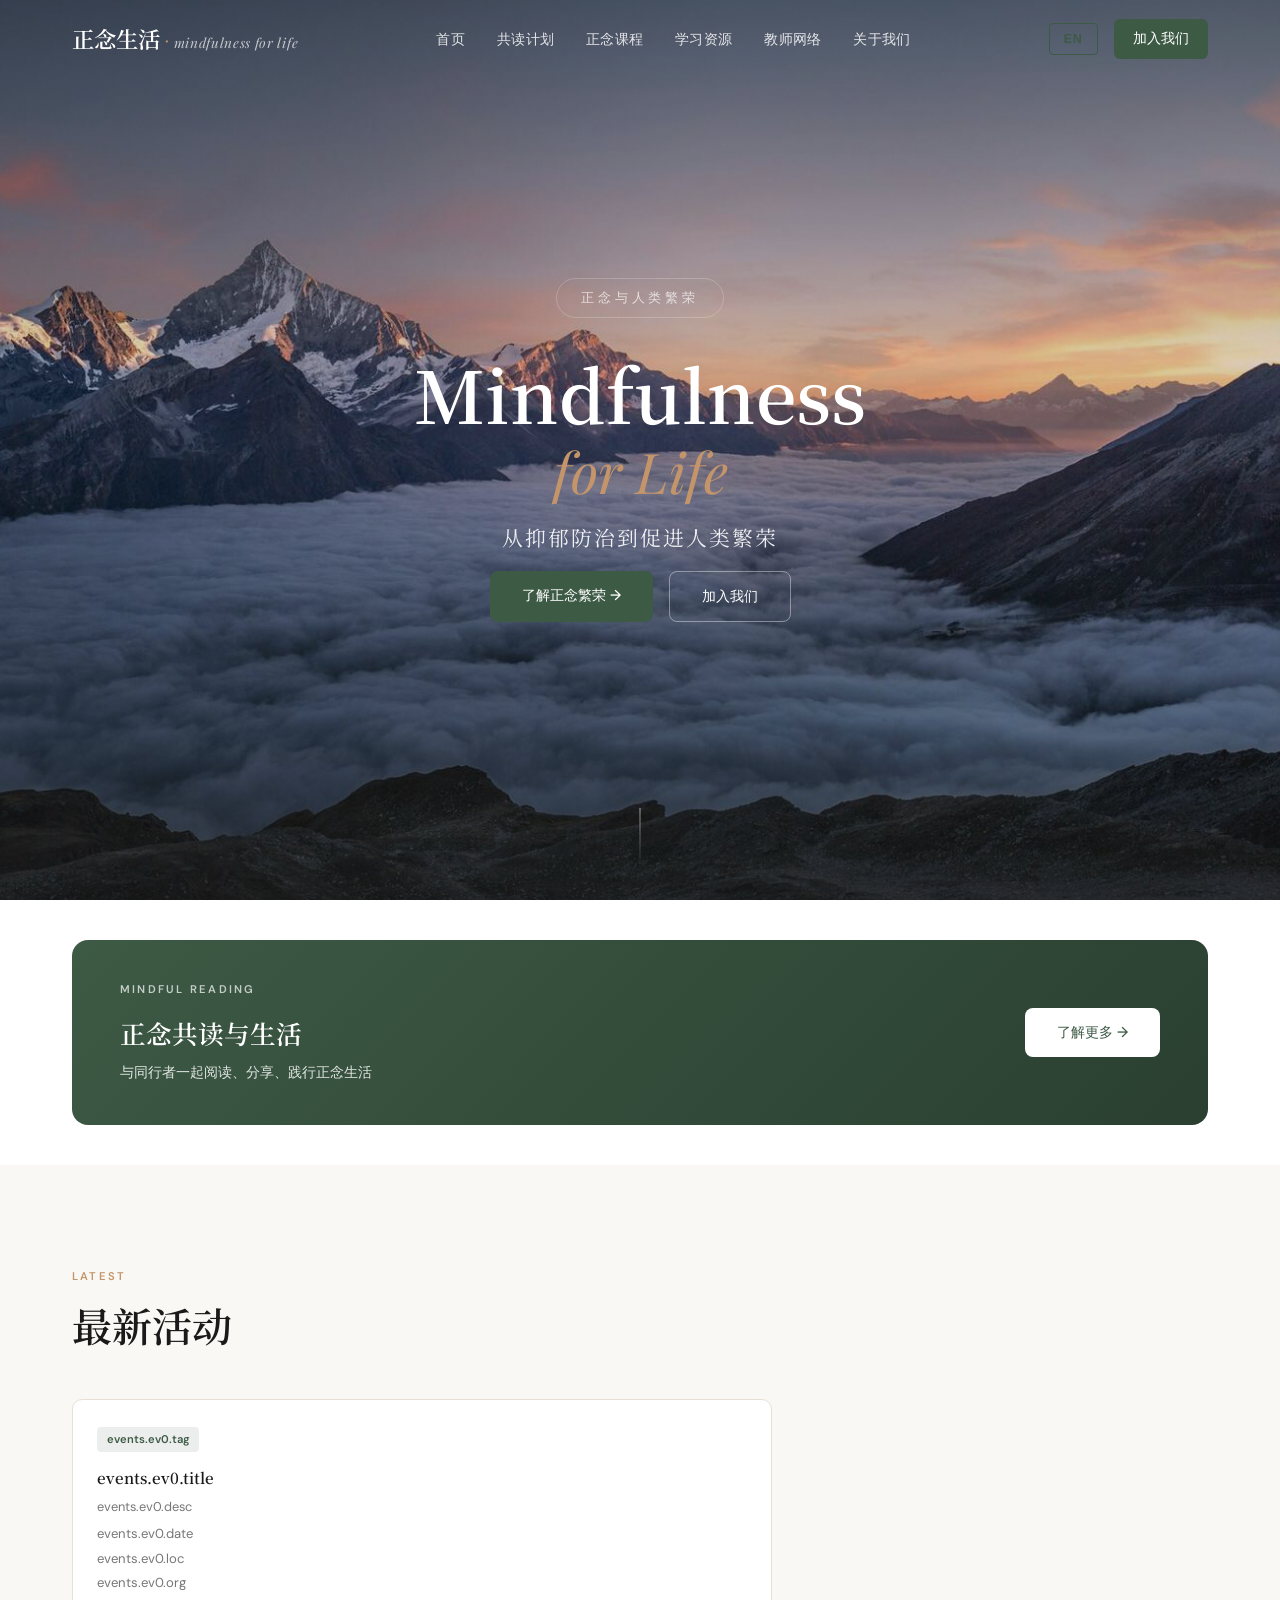
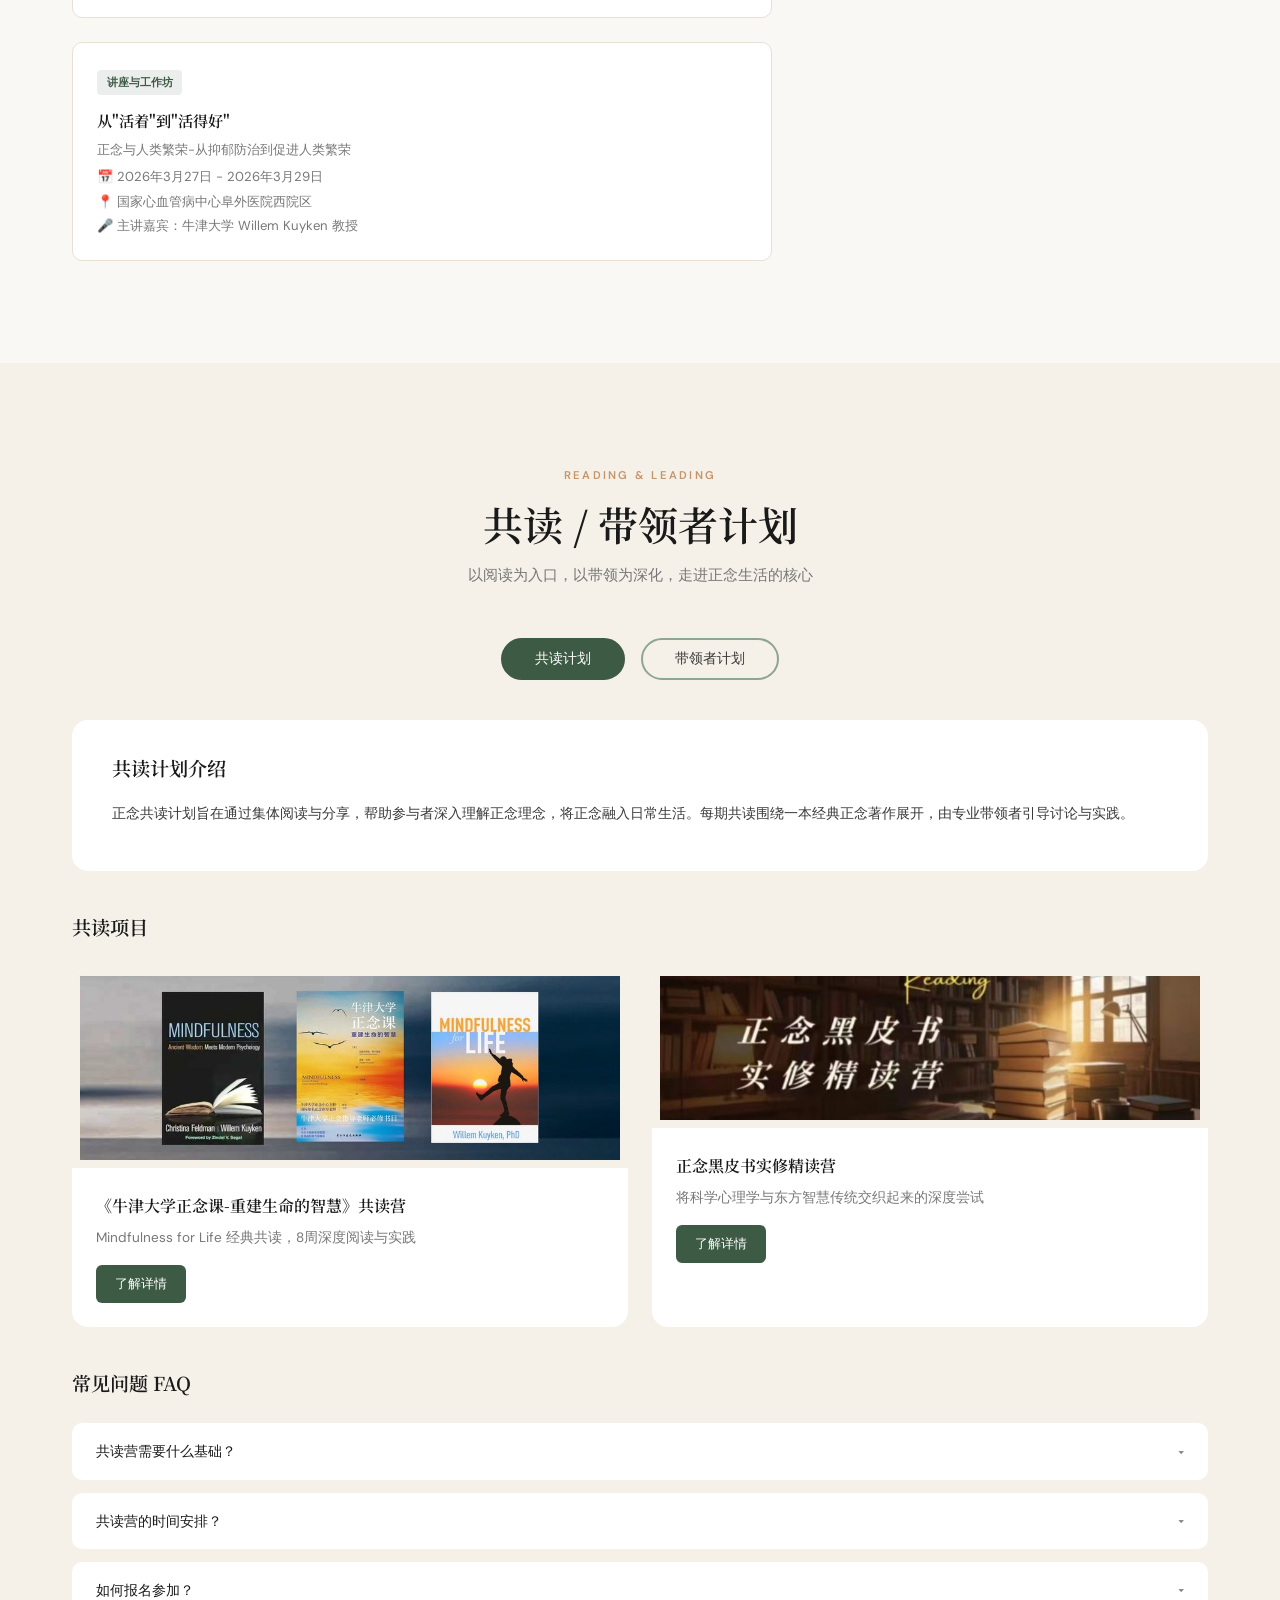
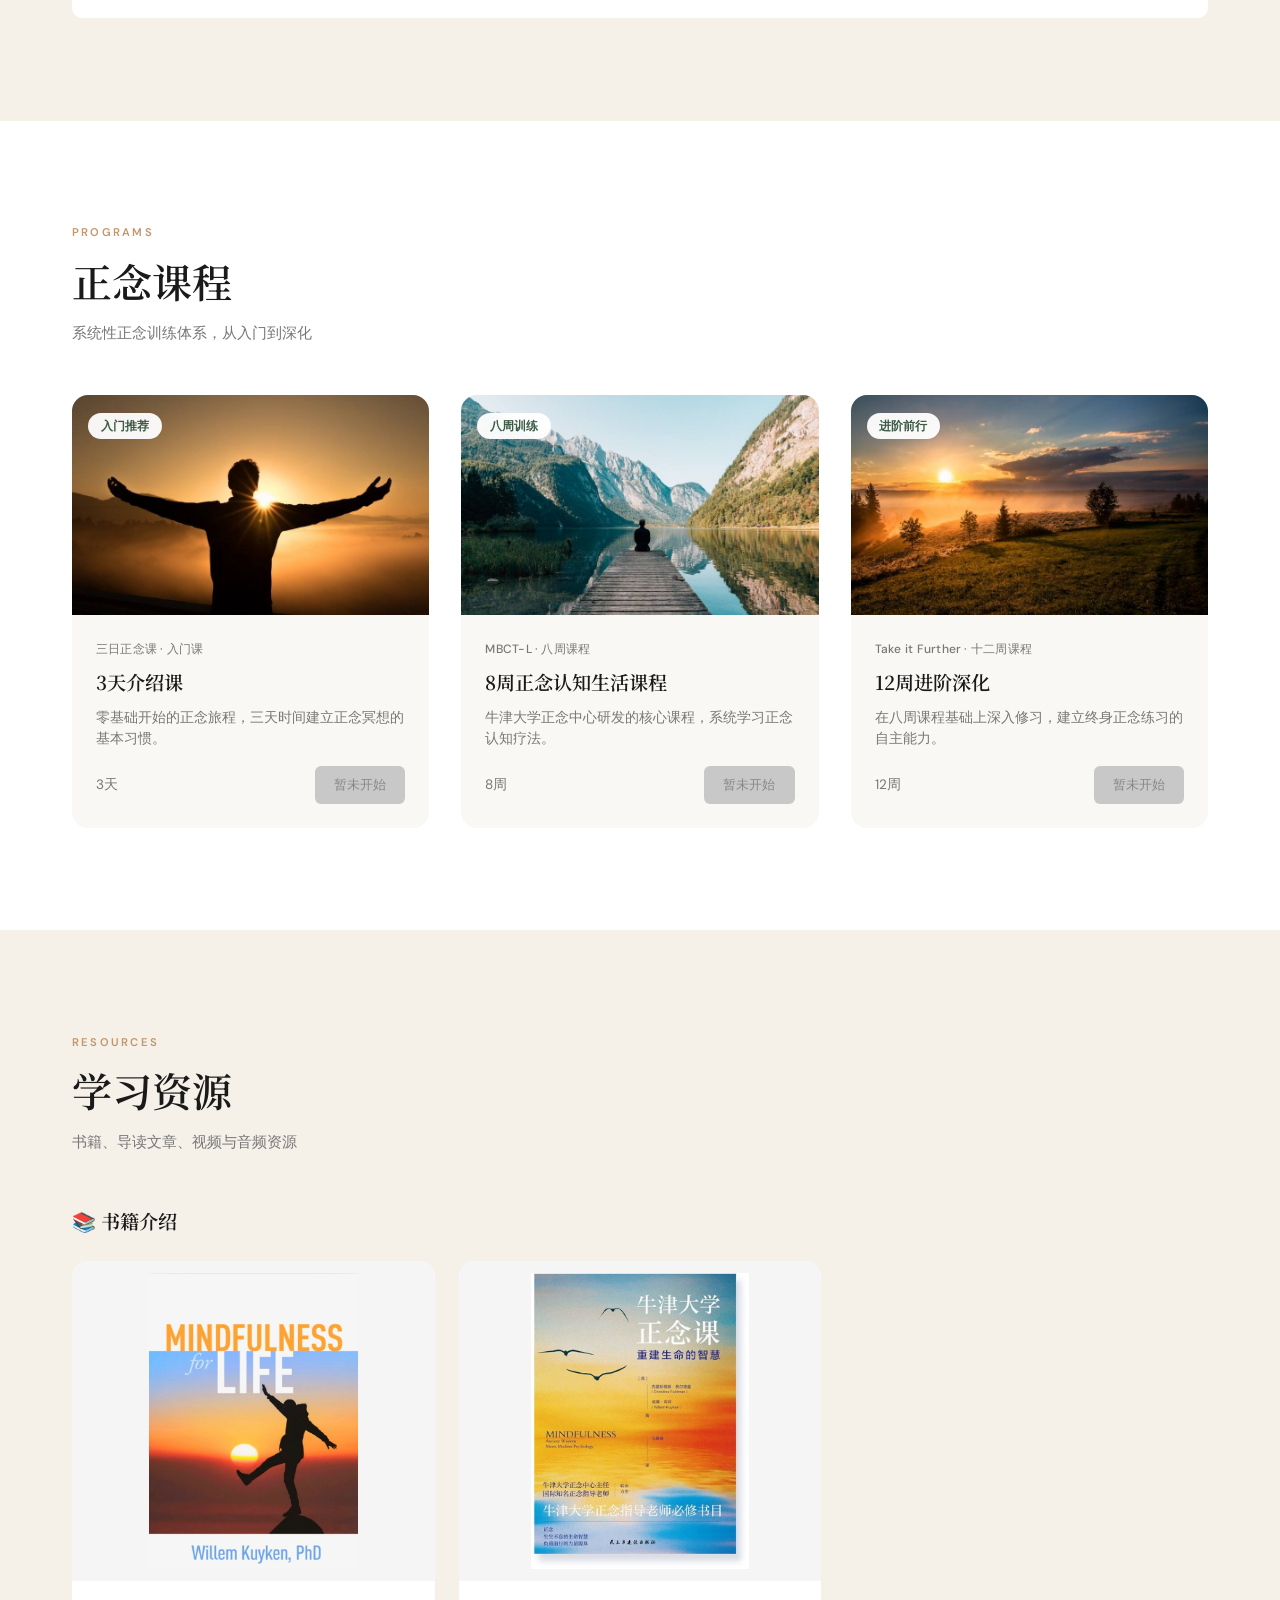
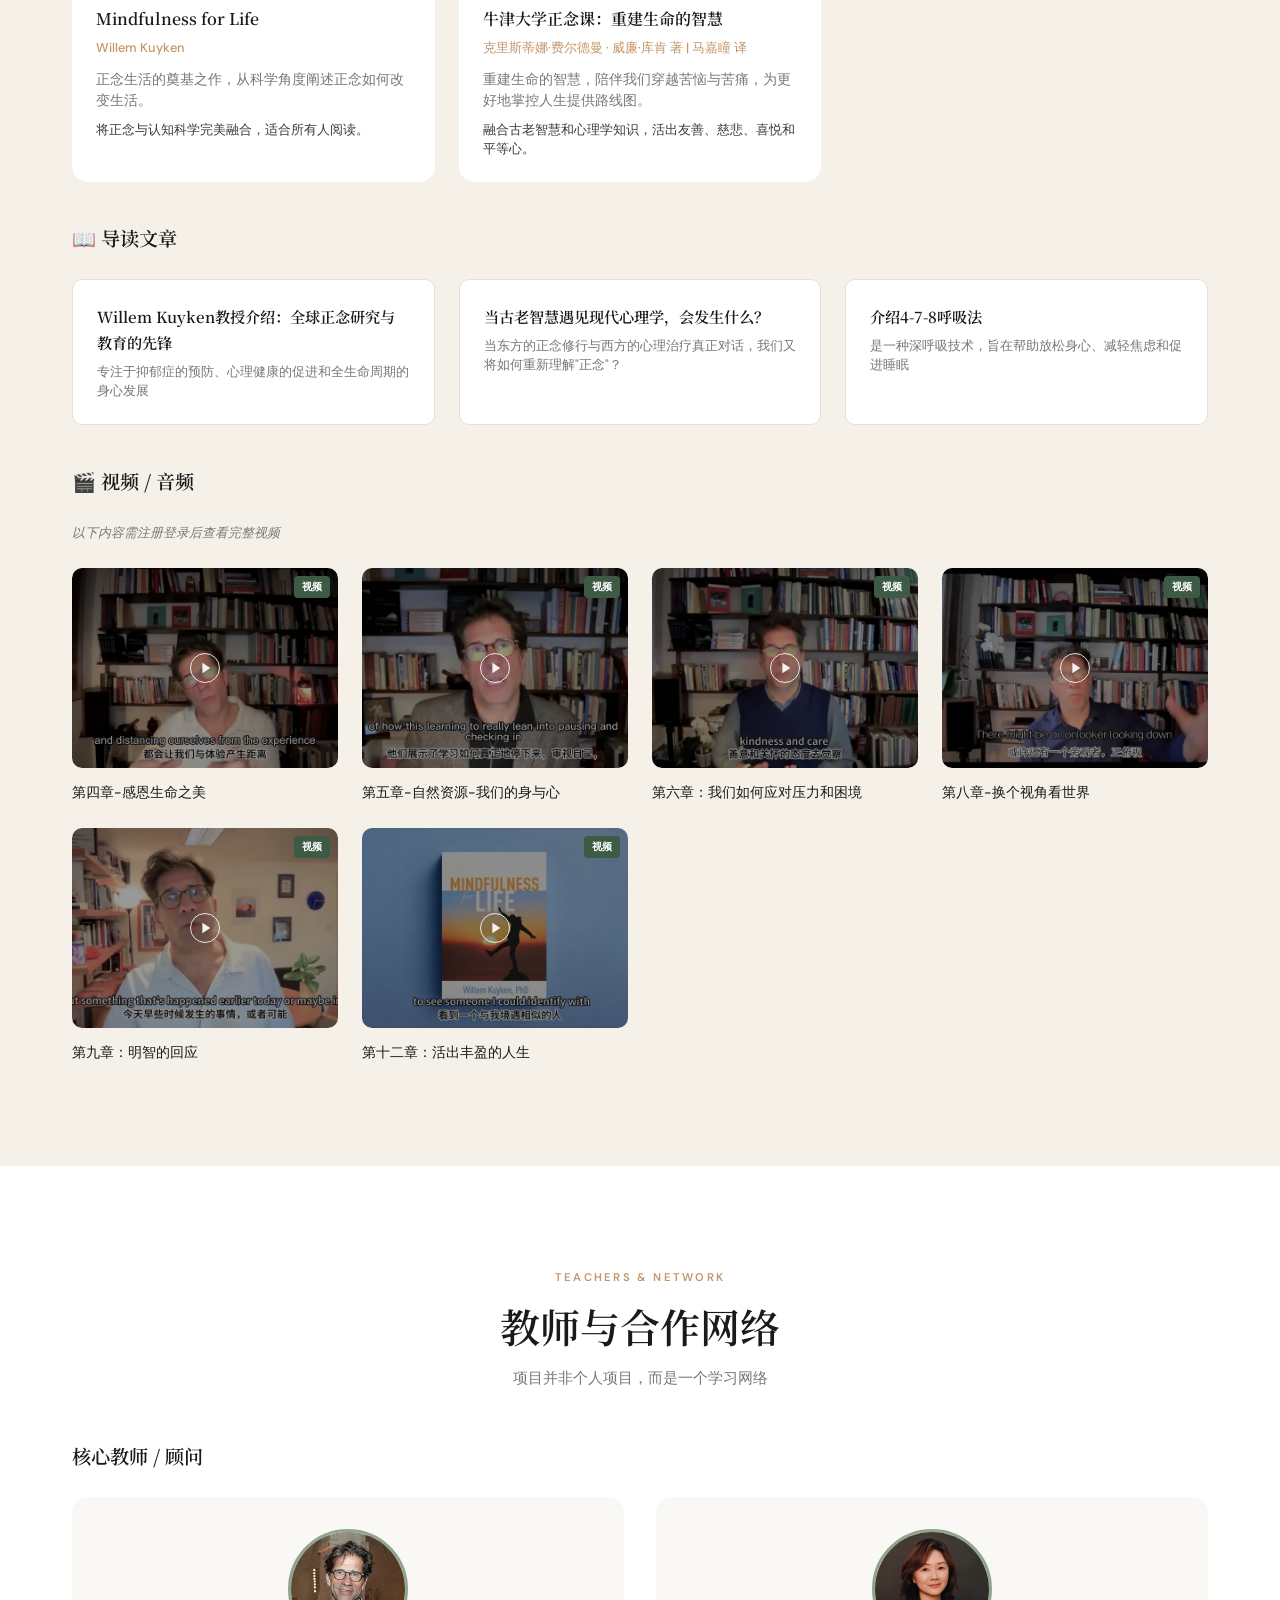
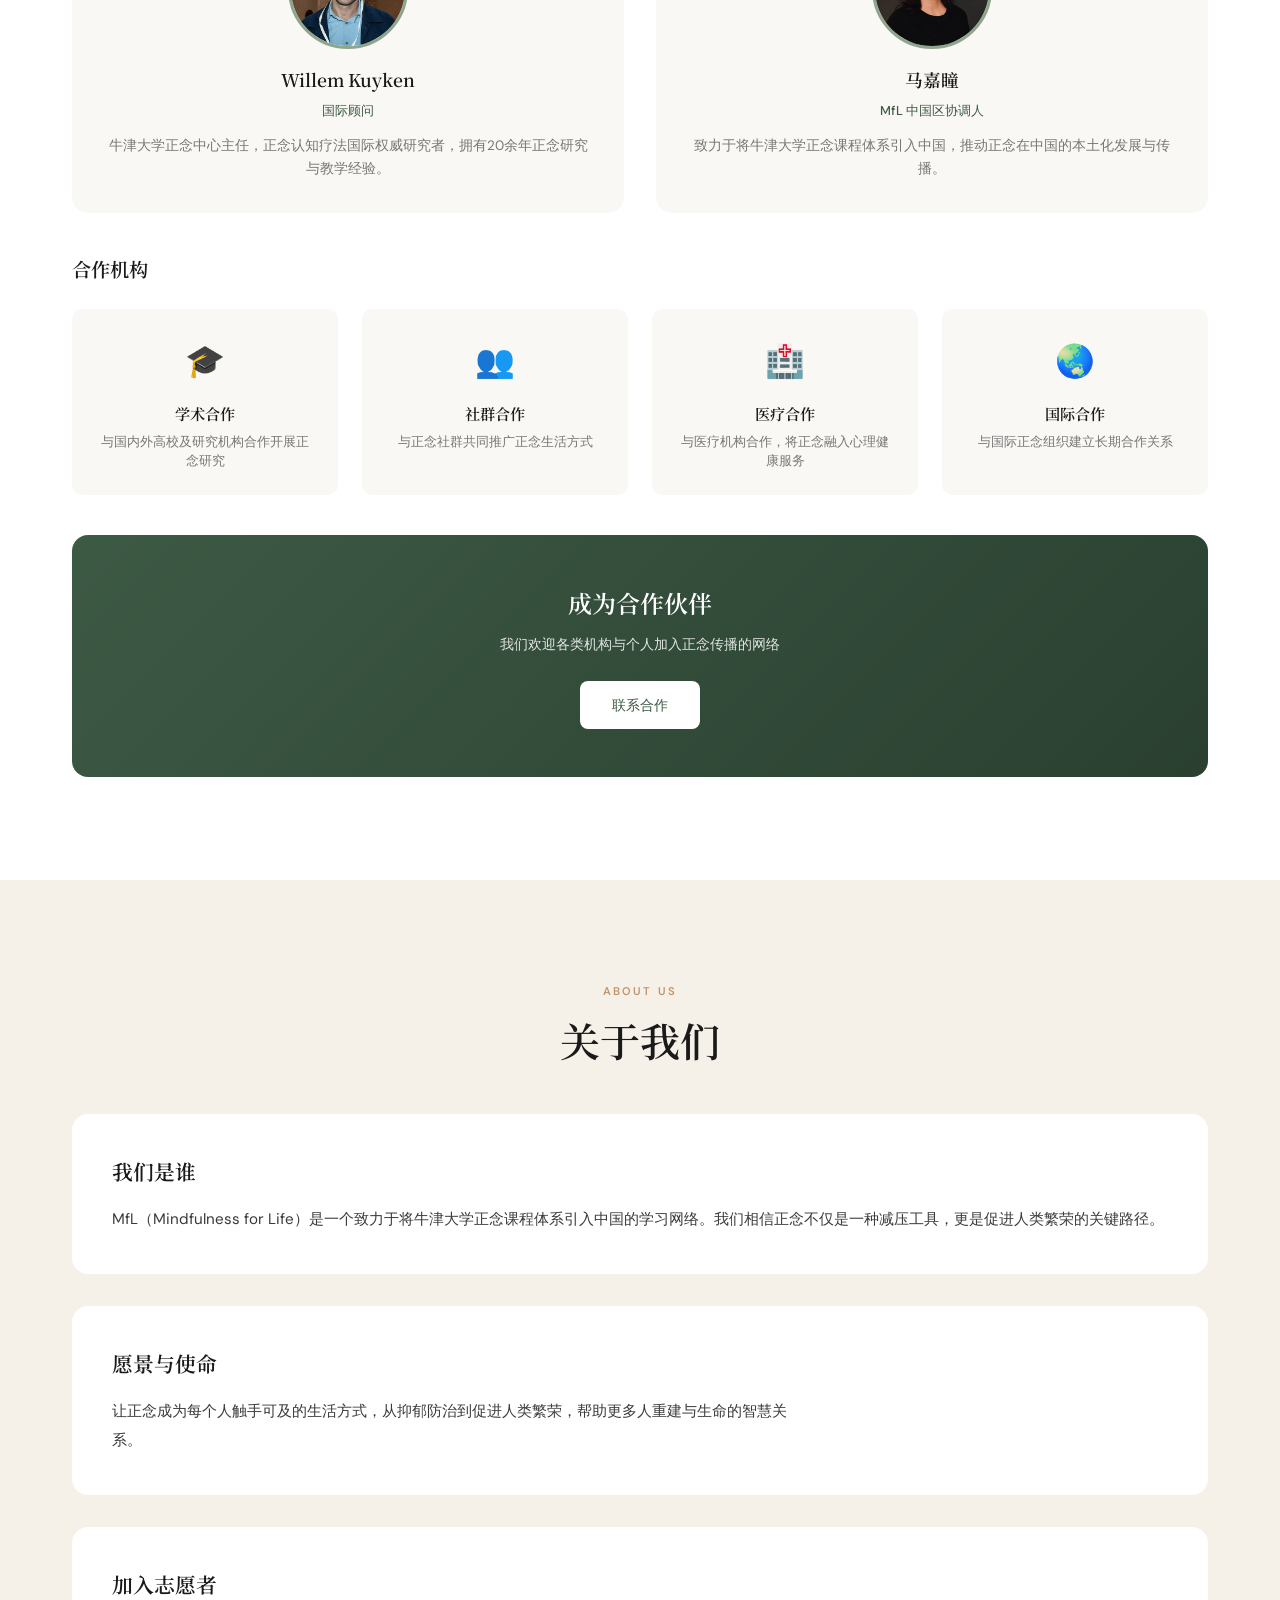
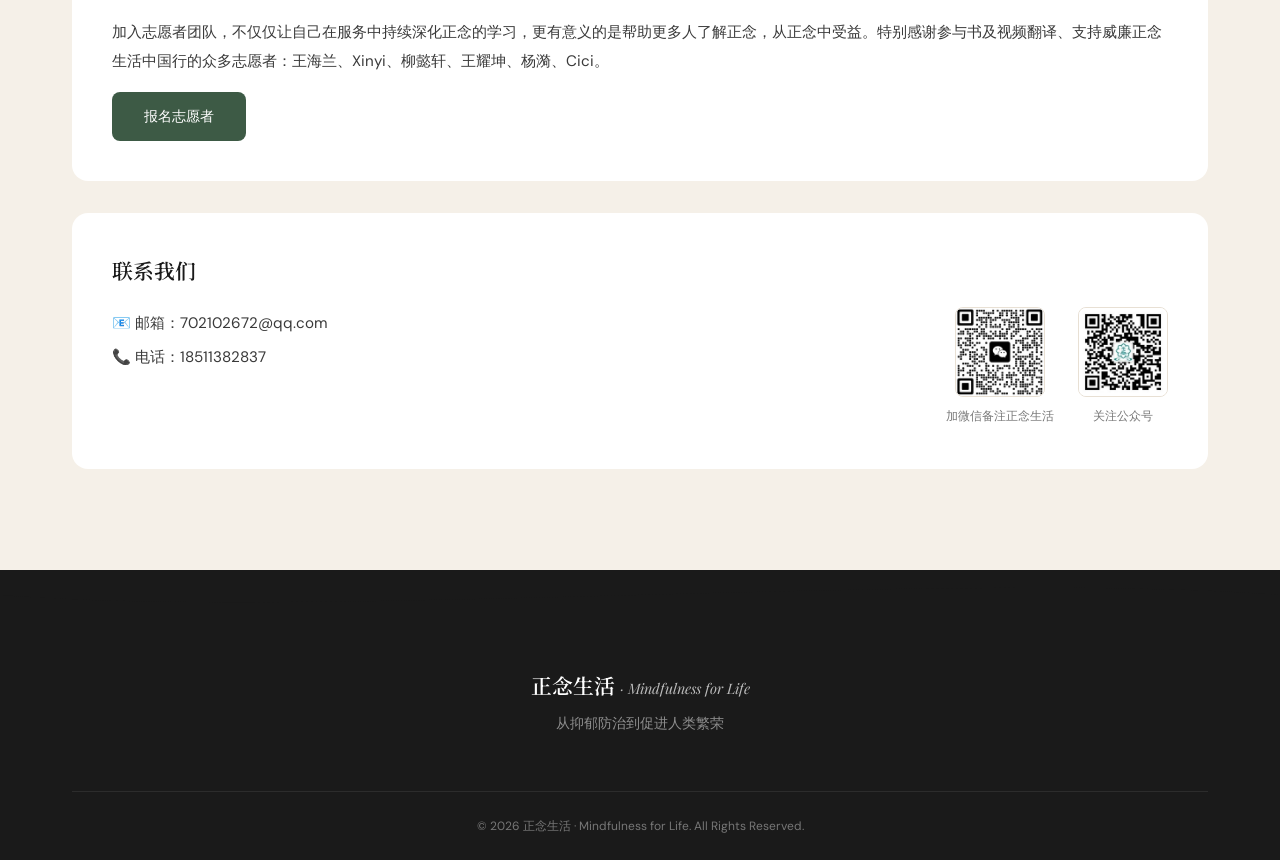
==== commit 7c4c7478: "修复index.html：发布会活动卡片加英文翻译" ====
--- a/index.html
+++ b/index.html
@@ -87,12 +87,12 @@
     </div>
     <div class="events-grid">
       <a href="https://mp.weixin.qq.com/s/fKb0RmUG0lylChjJrWmXAw" class="event-card" target="_blank" rel="noopener" style="display:block;">
-        <span class="event-tag">发布会</span>
-        <h4>健康生活方式医学培训（正念静观心理专题）</h4>
-        <p style="margin-bottom:0.5rem;">中国正念静观生活协作网络筹建倡议发布仪式</p>
-        <p style="font-size:0.82rem;color:var(--ink-muted);margin-bottom:0.3rem;">📅 2026年3月27日 · 北京</p>
-        <p style="font-size:0.82rem;color:var(--ink-muted);margin-bottom:0.3rem;">📍 阜外西园东街1号A座AB报告厅</p>
-        <p style="font-size:0.82rem;color:var(--ink-muted);margin:0;">🏛️ 主办方：国家心血管疾病中心</p>
+        <span class="event-tag" data-i18n="events.ev0.tag">发布会</span>
+        <h4 data-i18n="events.ev0.title">健康生活方式医学培训（正念静观心理专题）</h4>
+        <p style="margin-bottom:0.5rem;" data-i18n="events.ev0.desc">中国正念静观生活协作网络筹建倡议发布仪式</p>
+        <p style="font-size:0.82rem;color:var(--ink-muted);margin-bottom:0.3rem;" data-i18n="events.ev0.date">📅 2026年3月27日 · 北京</p>
+        <p style="font-size:0.82rem;color:var(--ink-muted);margin-bottom:0.3rem;" data-i18n="events.ev0.loc">📍 阜外西园东街1号A座AB报告厅</p>
+        <p style="font-size:0.82rem;color:var(--ink-muted);margin:0;" data-i18n="events.ev0.org">🏛️ 主办方：国家心血管疾病中心</p>
       </a>
       <a href="https://mp.weixin.qq.com/s/PLSb9d7O6brEnDdpN_HrdA" class="event-card" target="_blank" rel="noopener" style="display:block;">
         <span class="event-tag" data-i18n="events.tag">讲座与工作坊</span>
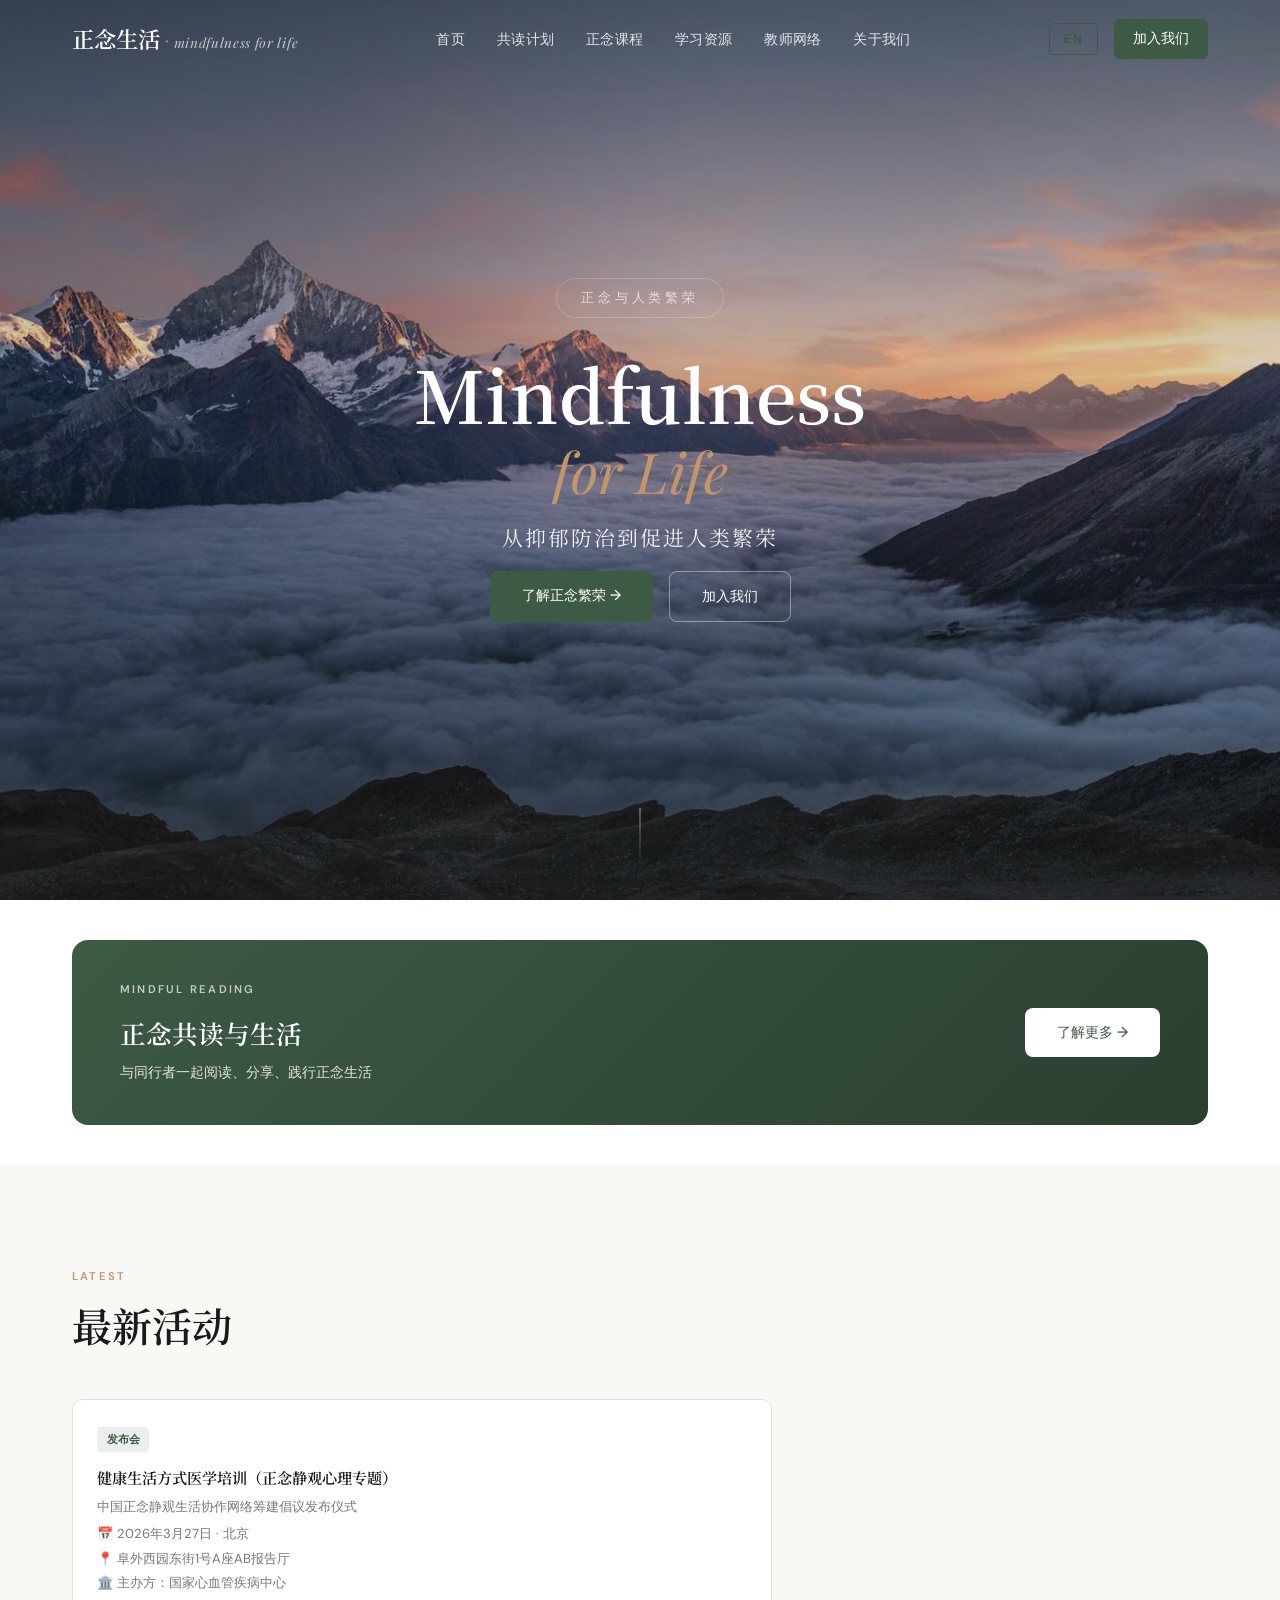
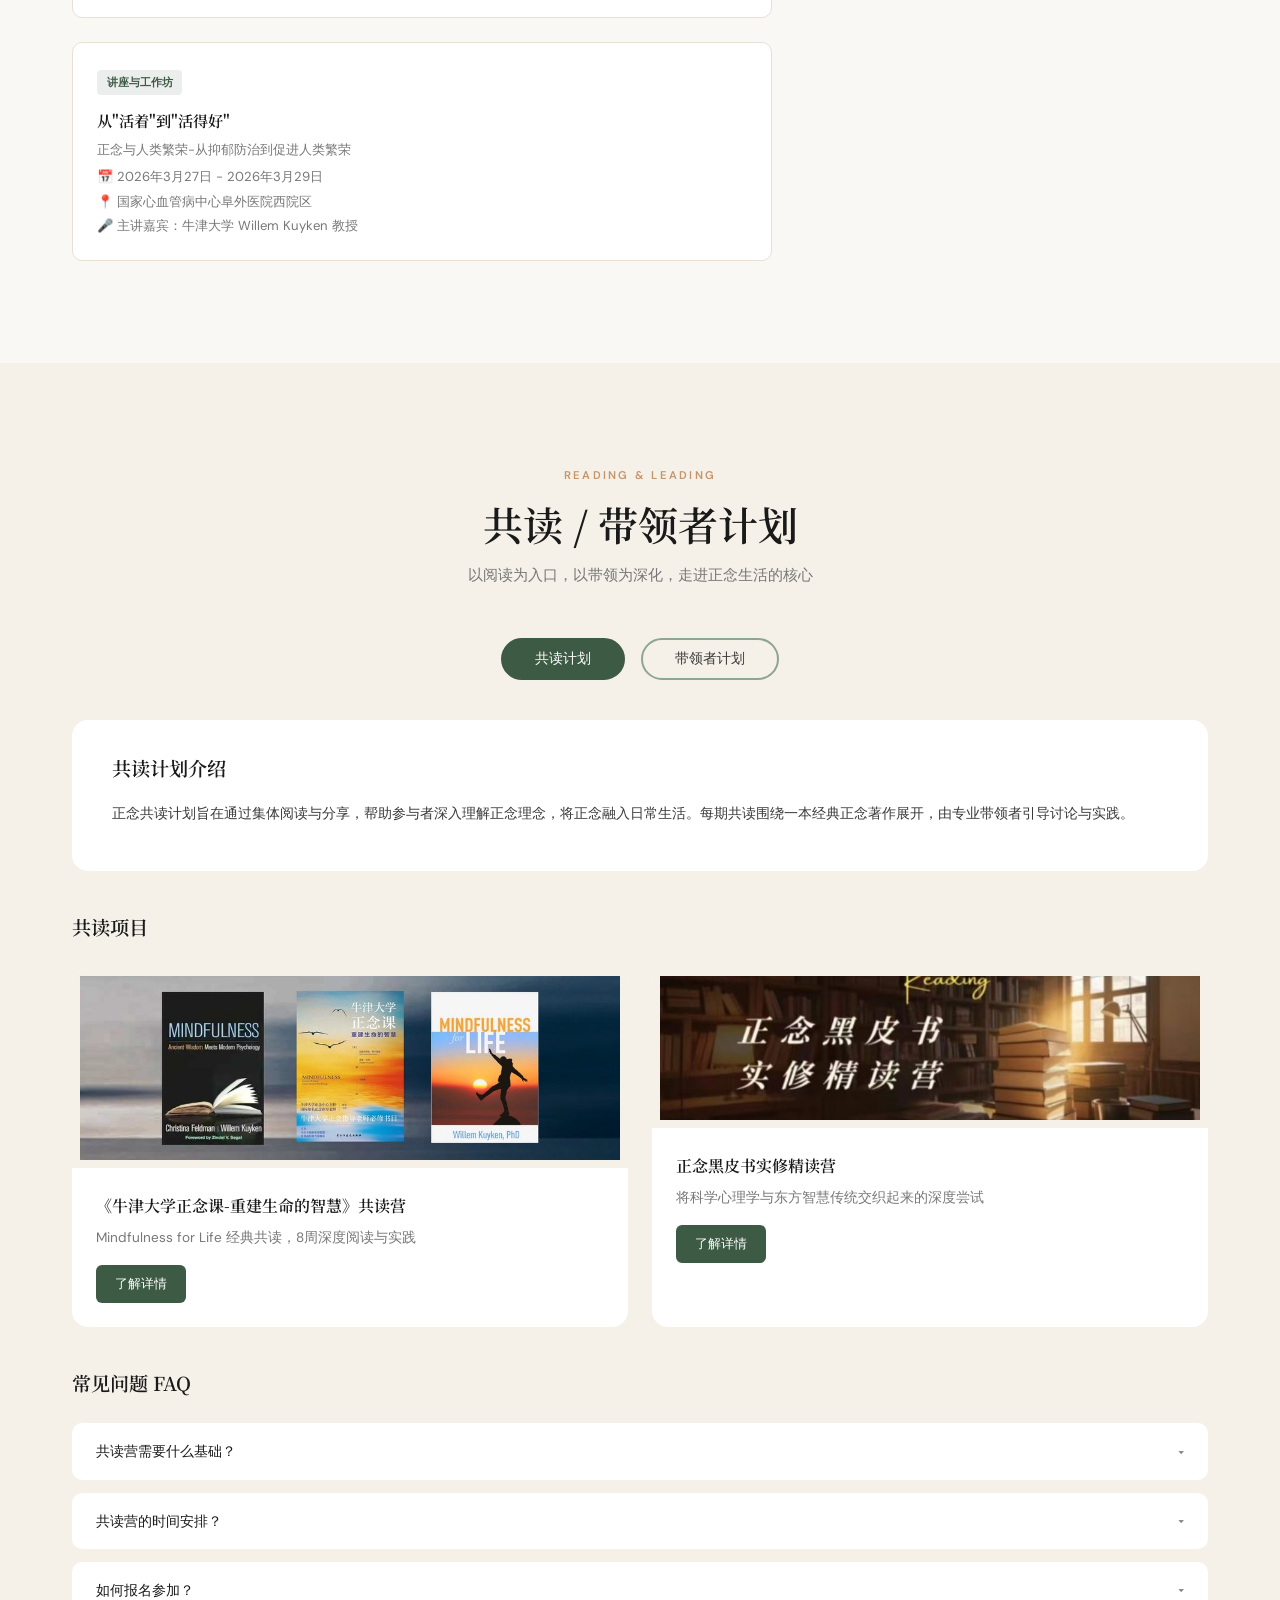
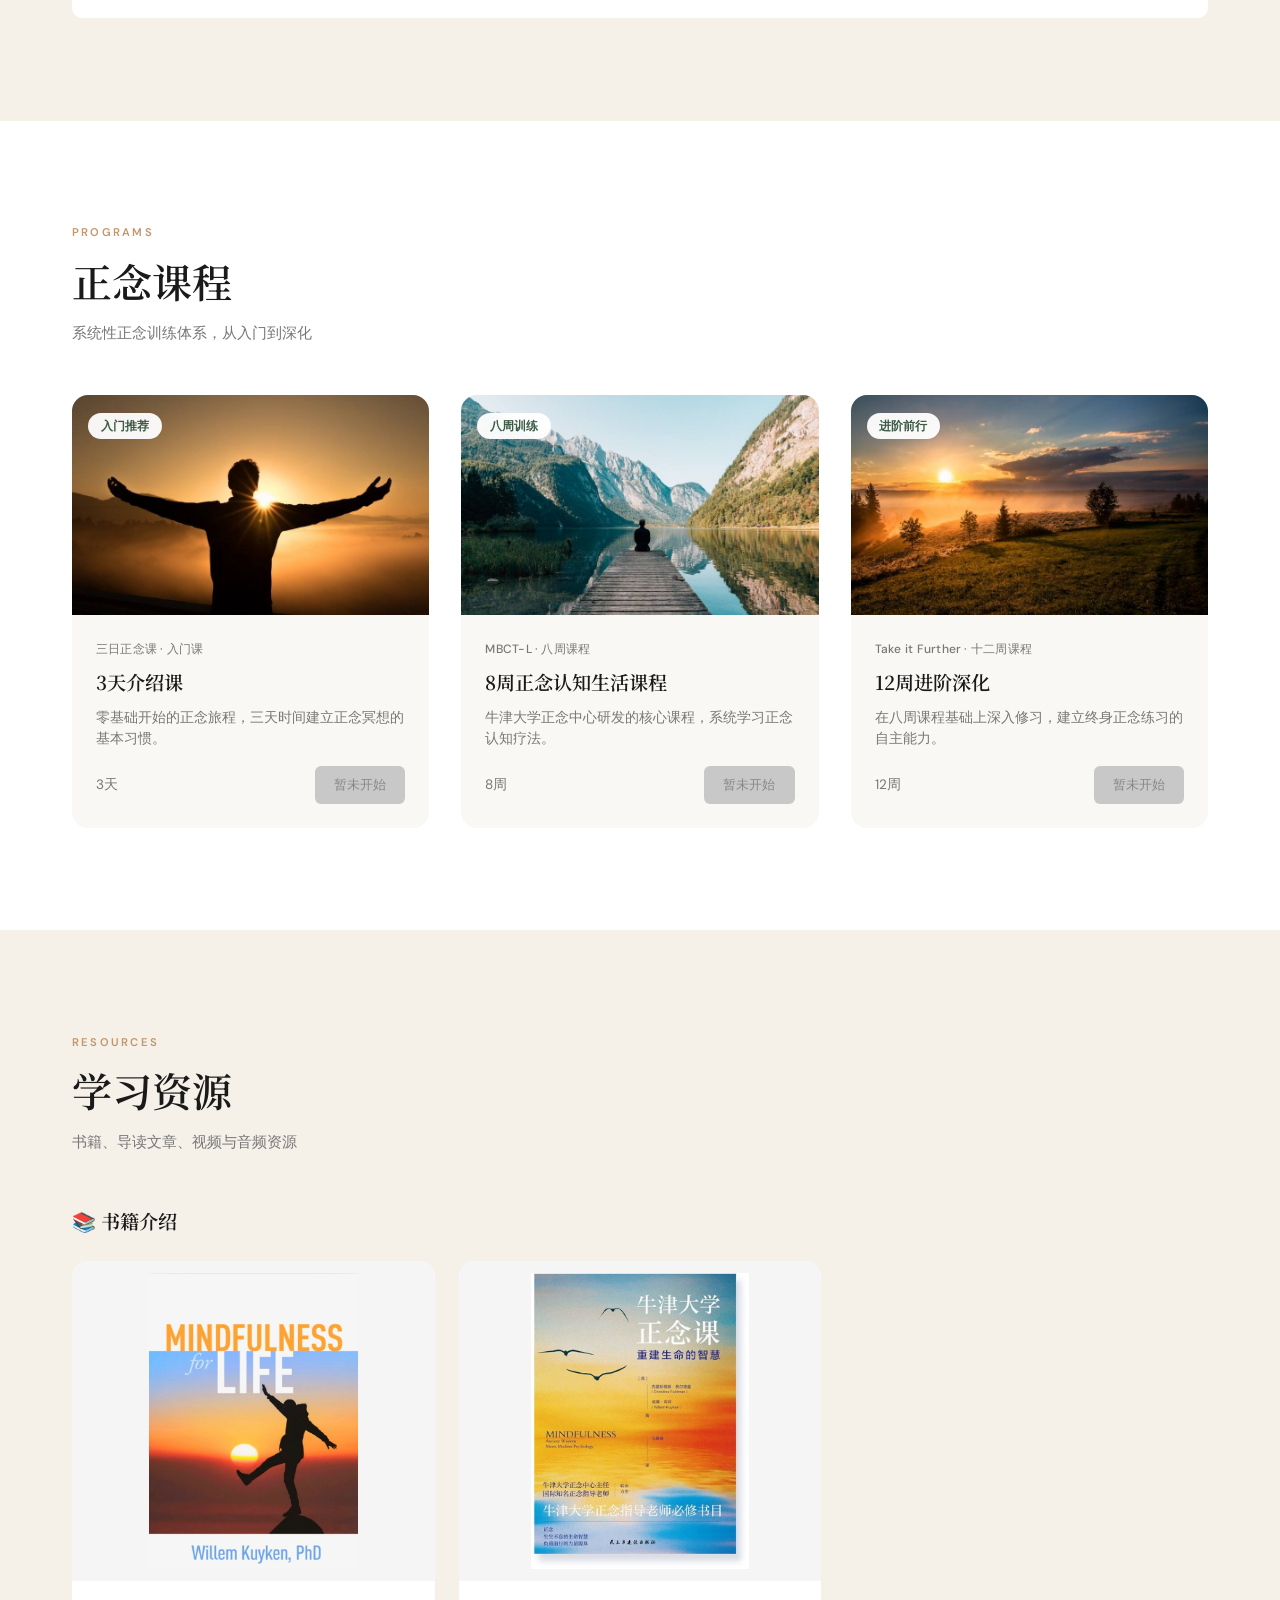
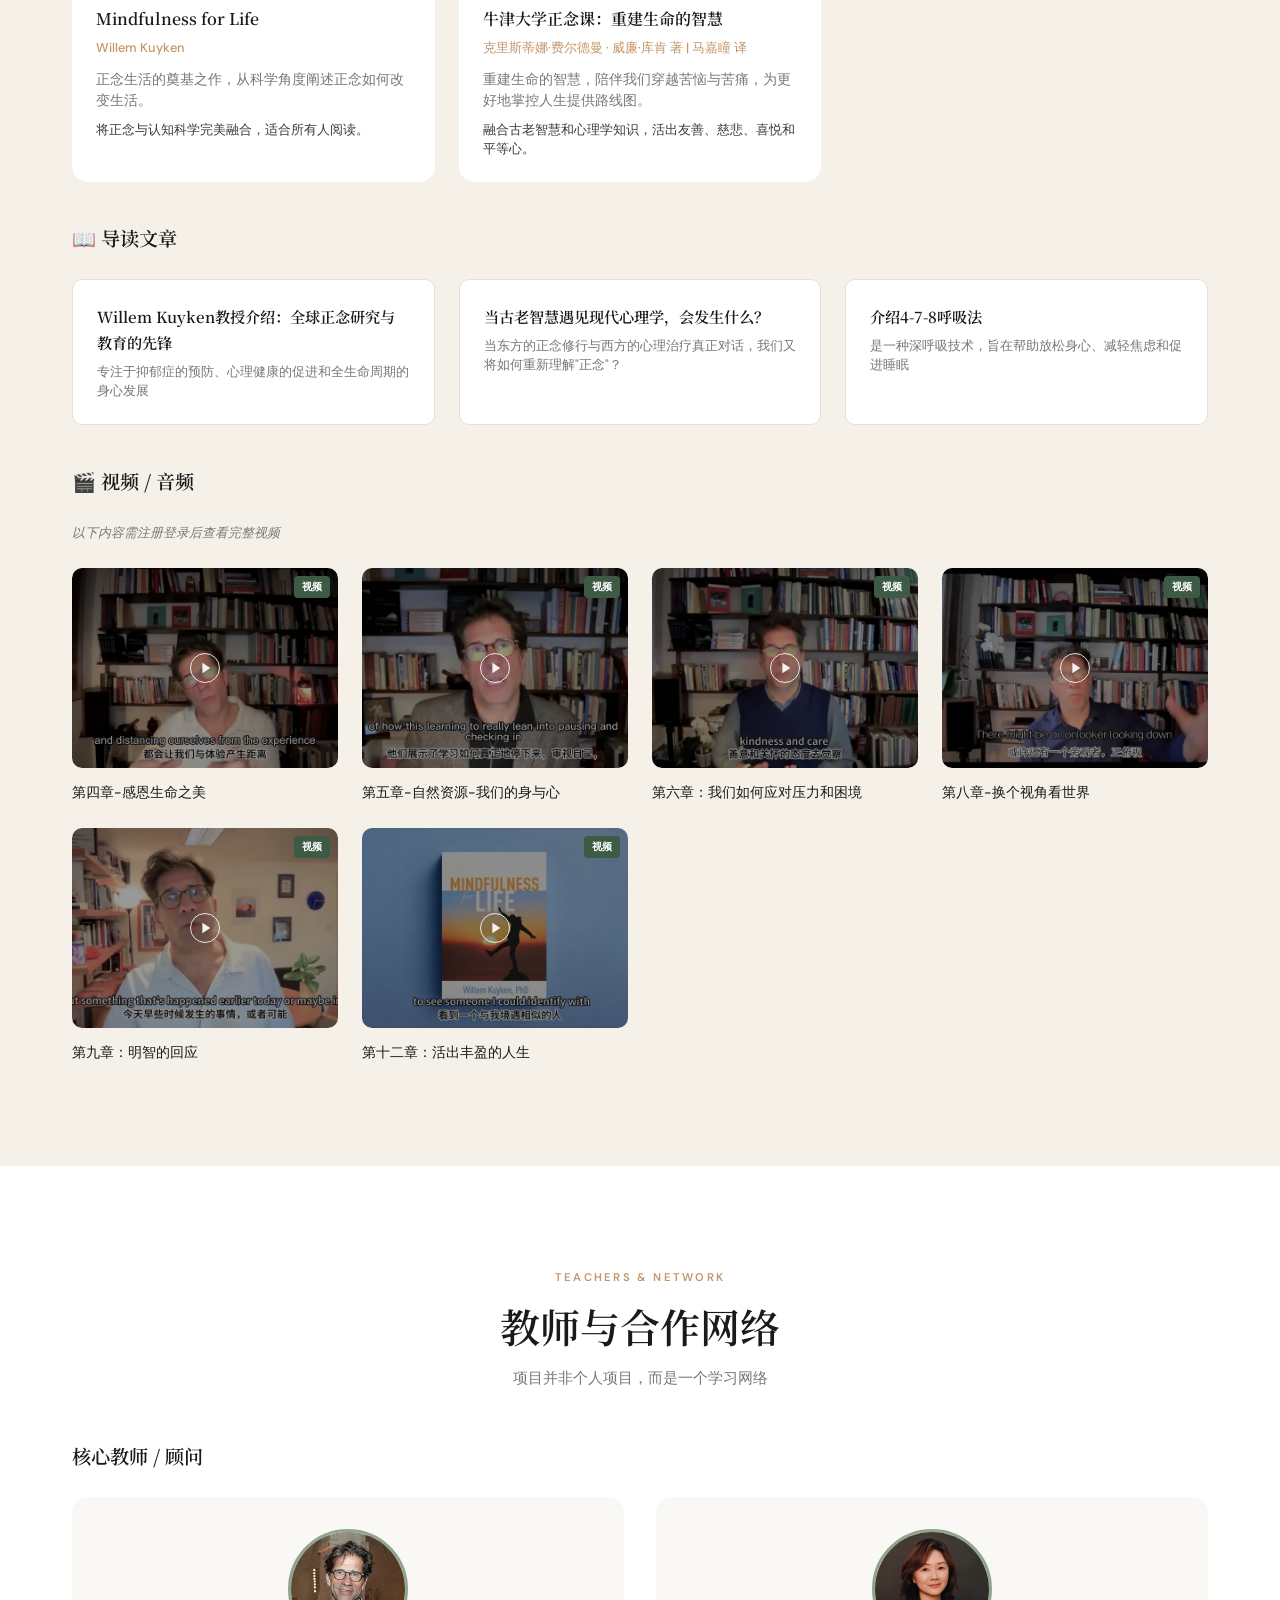
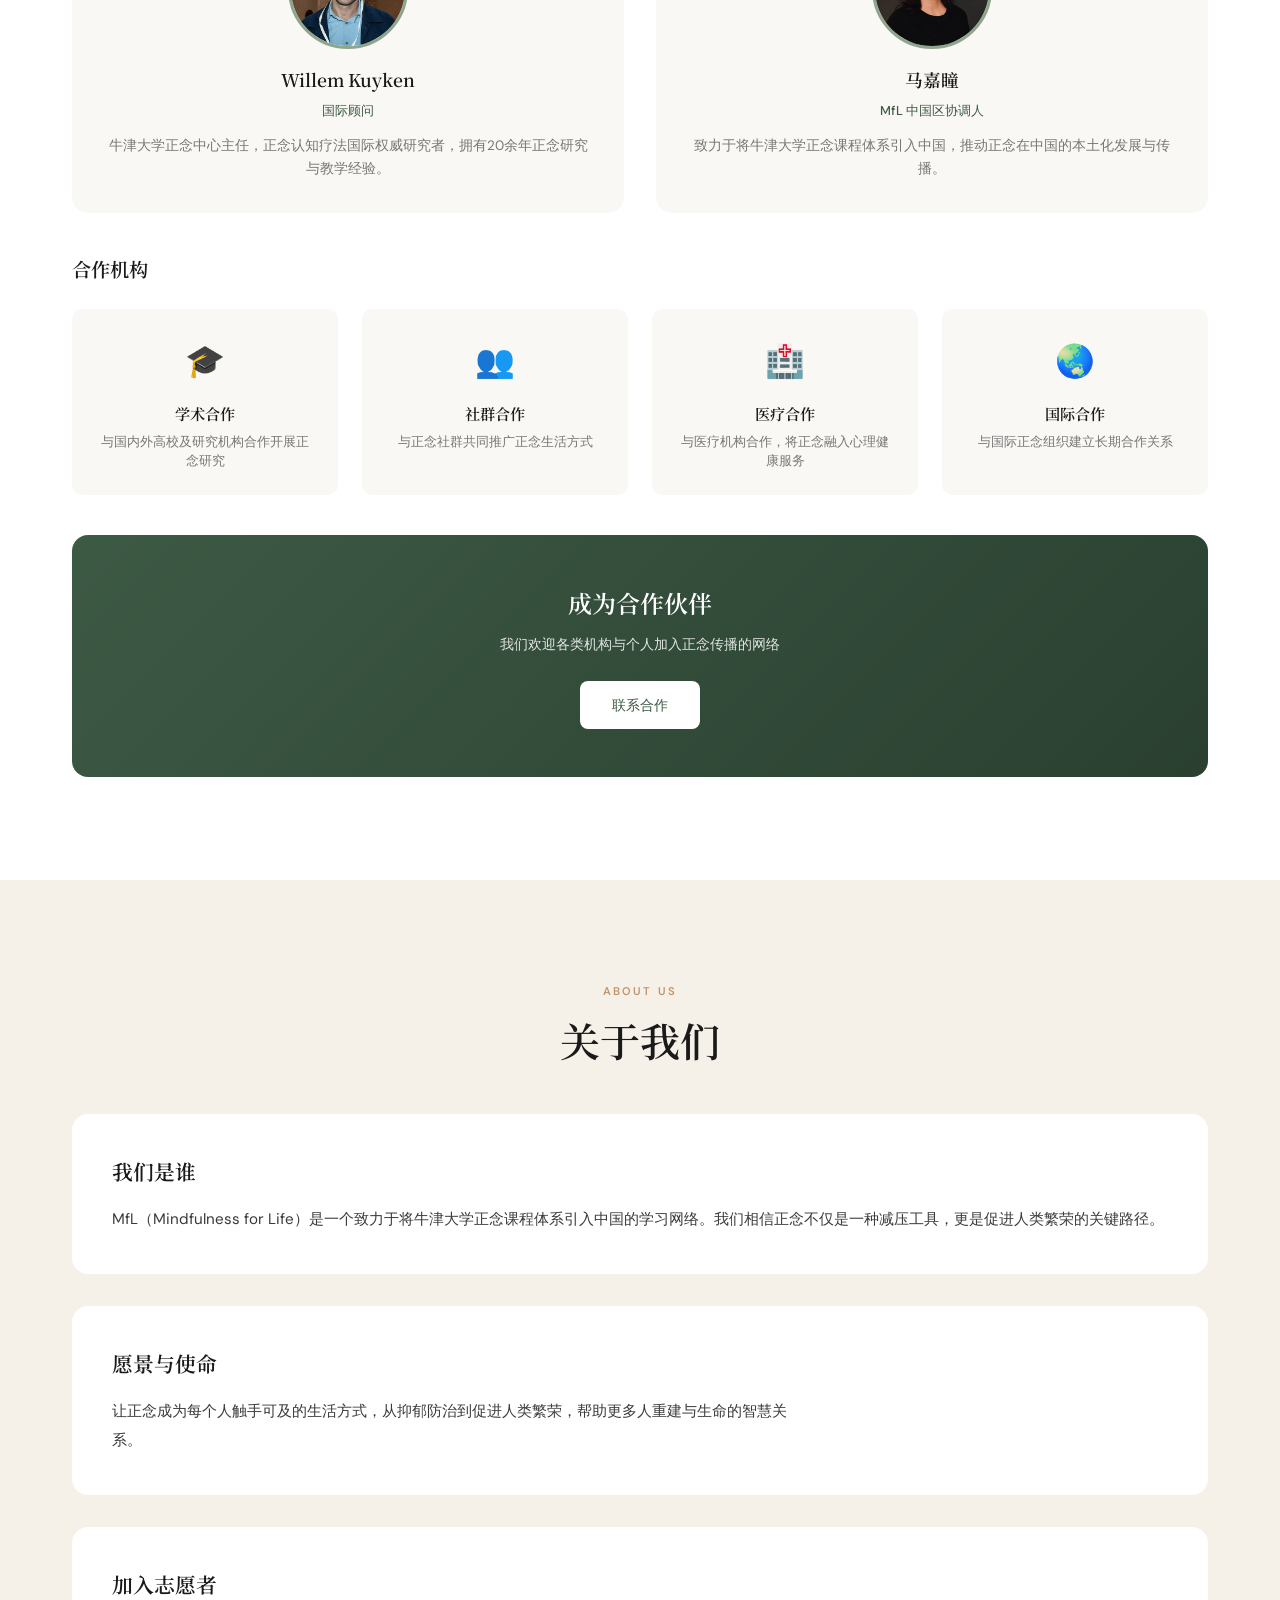
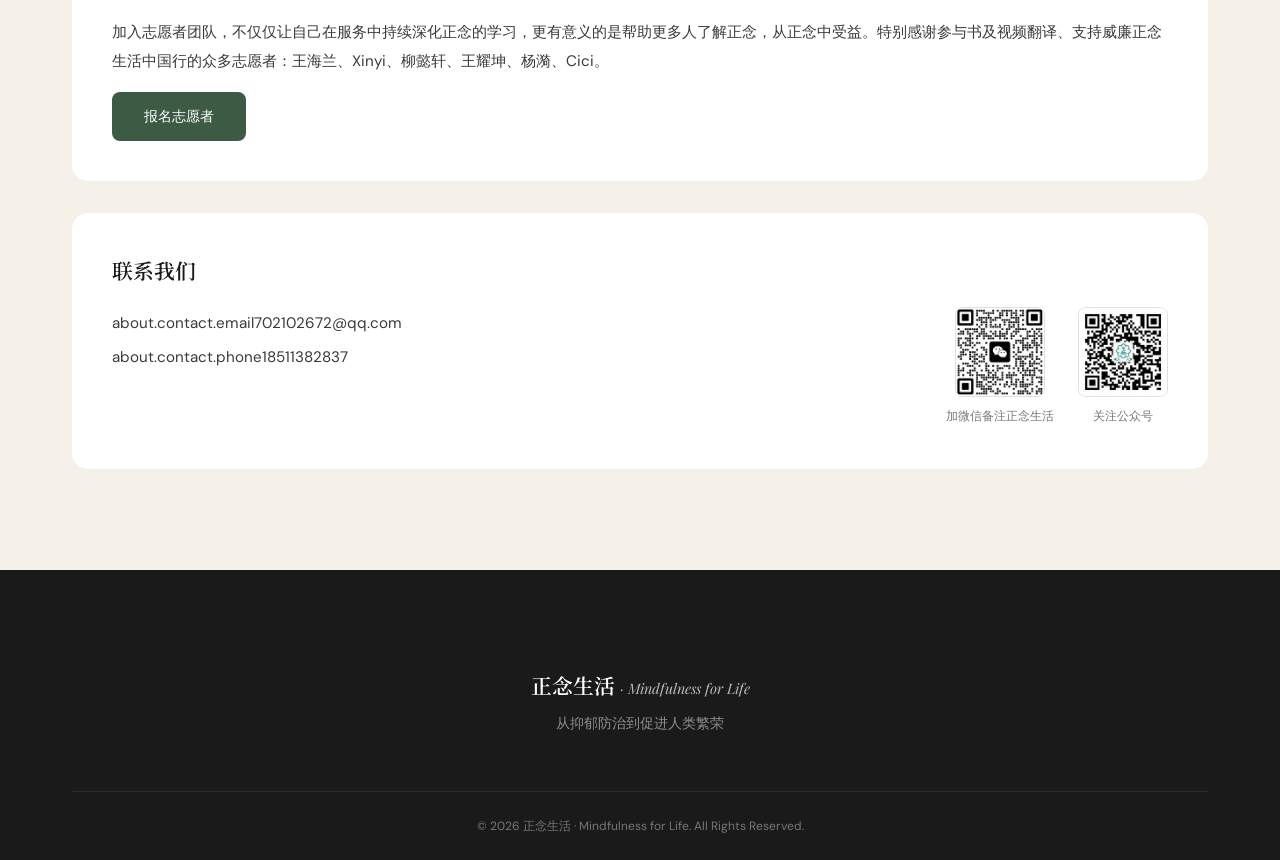
==== commit 21cd5381: "英文版联系方式标签翻译（邮箱→Email，电话→Phone）" ====
--- a/index.html
+++ b/index.html
@@ -417,8 +417,8 @@
       <div style="display:flex;gap:3rem;align-items:flex-start;flex-wrap:wrap;margin-top:1.2rem;">
         <div style="flex:1;min-width:200px;">
           <p style="font-size:0.95rem;color:var(--ink-soft);line-height:2.2;margin:0;">
-            📧 邮箱：702102672@qq.com<br>
-            📞 电话：18511382837
+            <span data-i18n="about.contact.email">📧 邮箱：</span>702102672@qq.com<br>
+            <span data-i18n="about.contact.phone">📞 电话：</span>18511382837
           </p>
         </div>
         <div style="display:flex;gap:1.5rem;align-items:flex-start;">
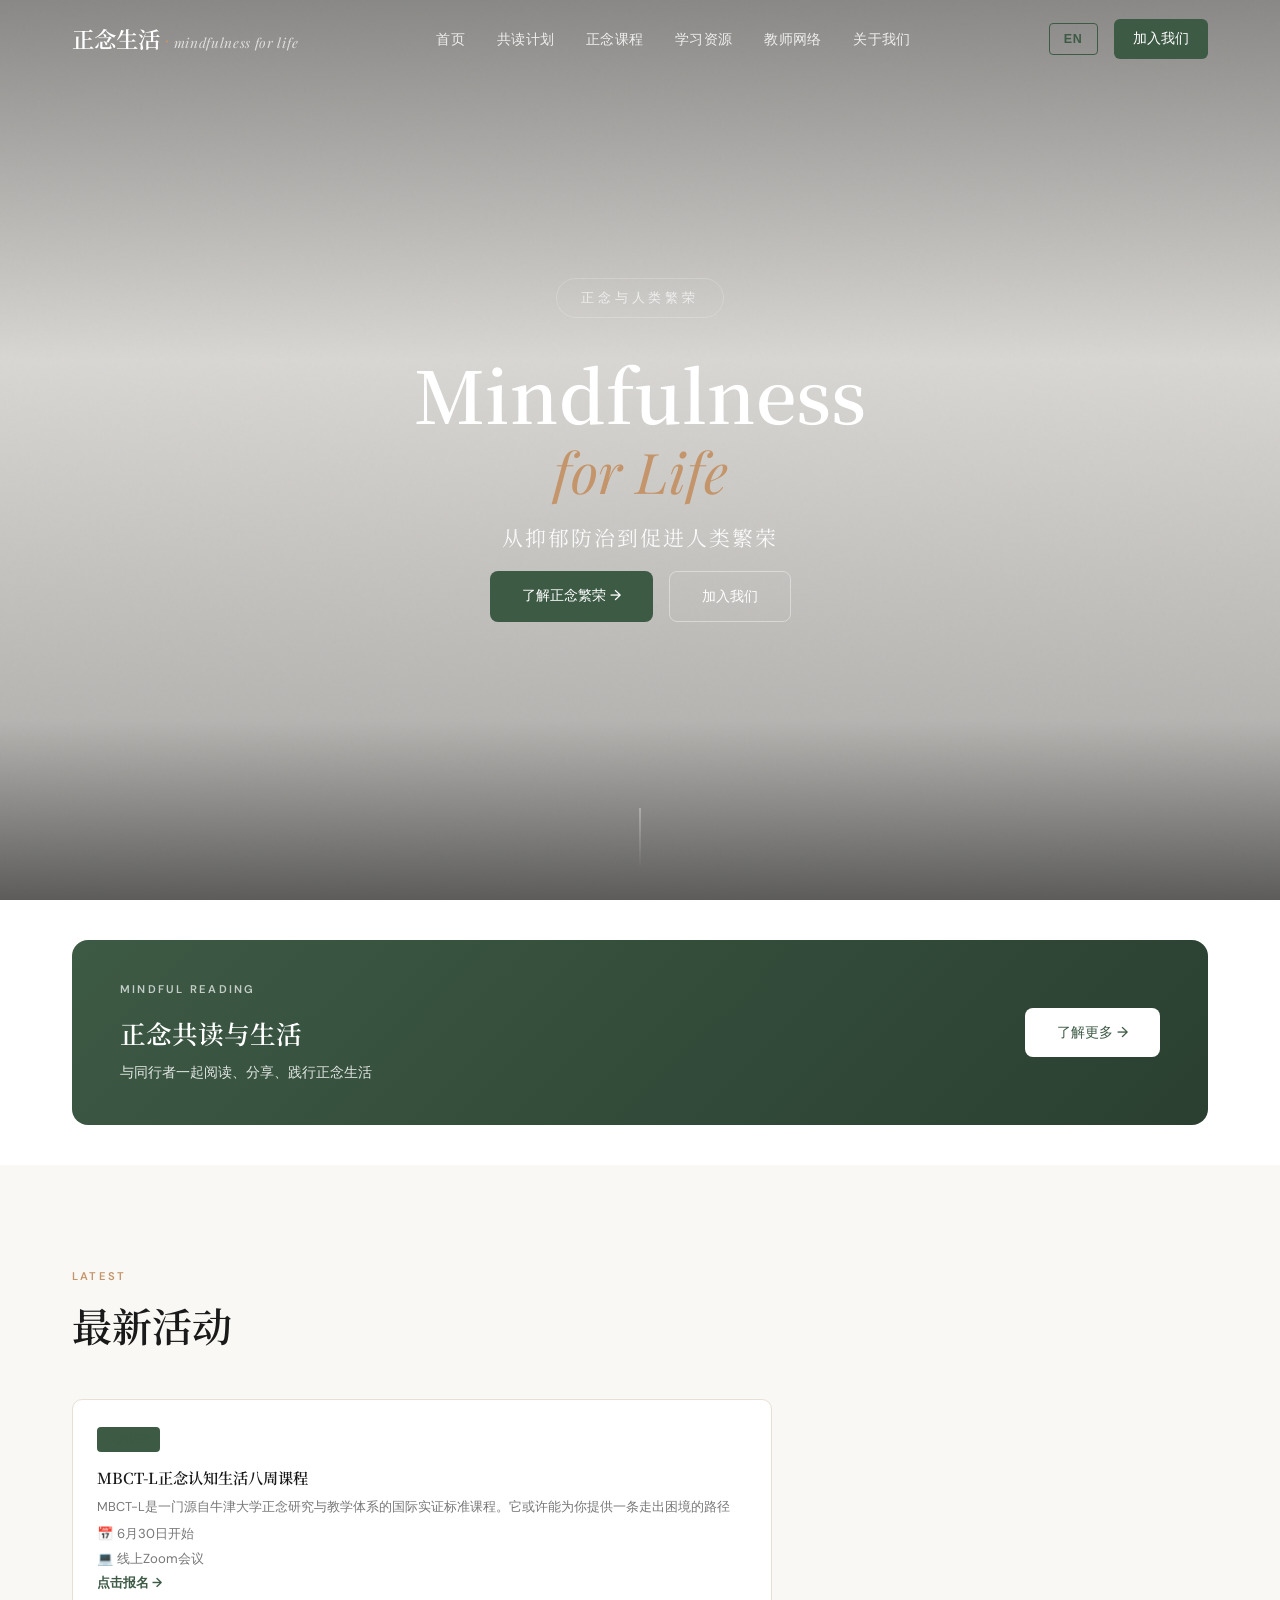
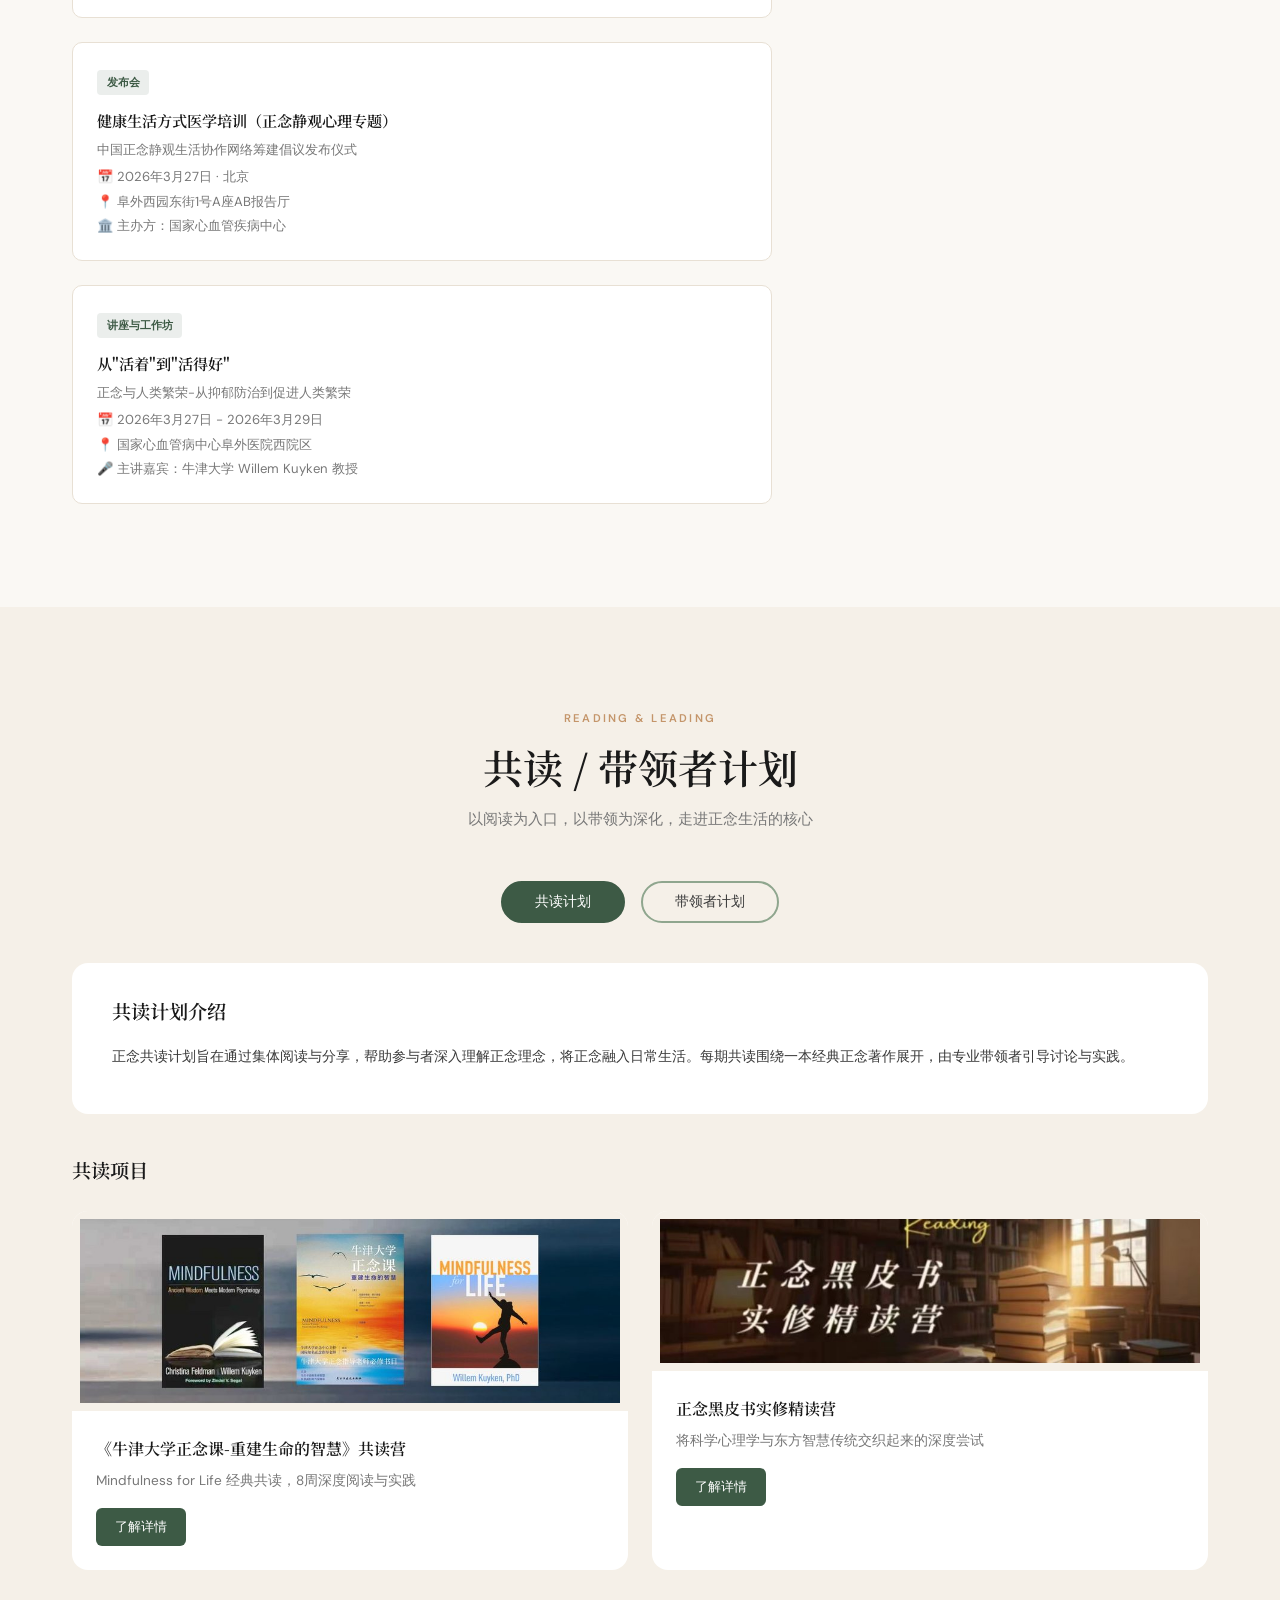
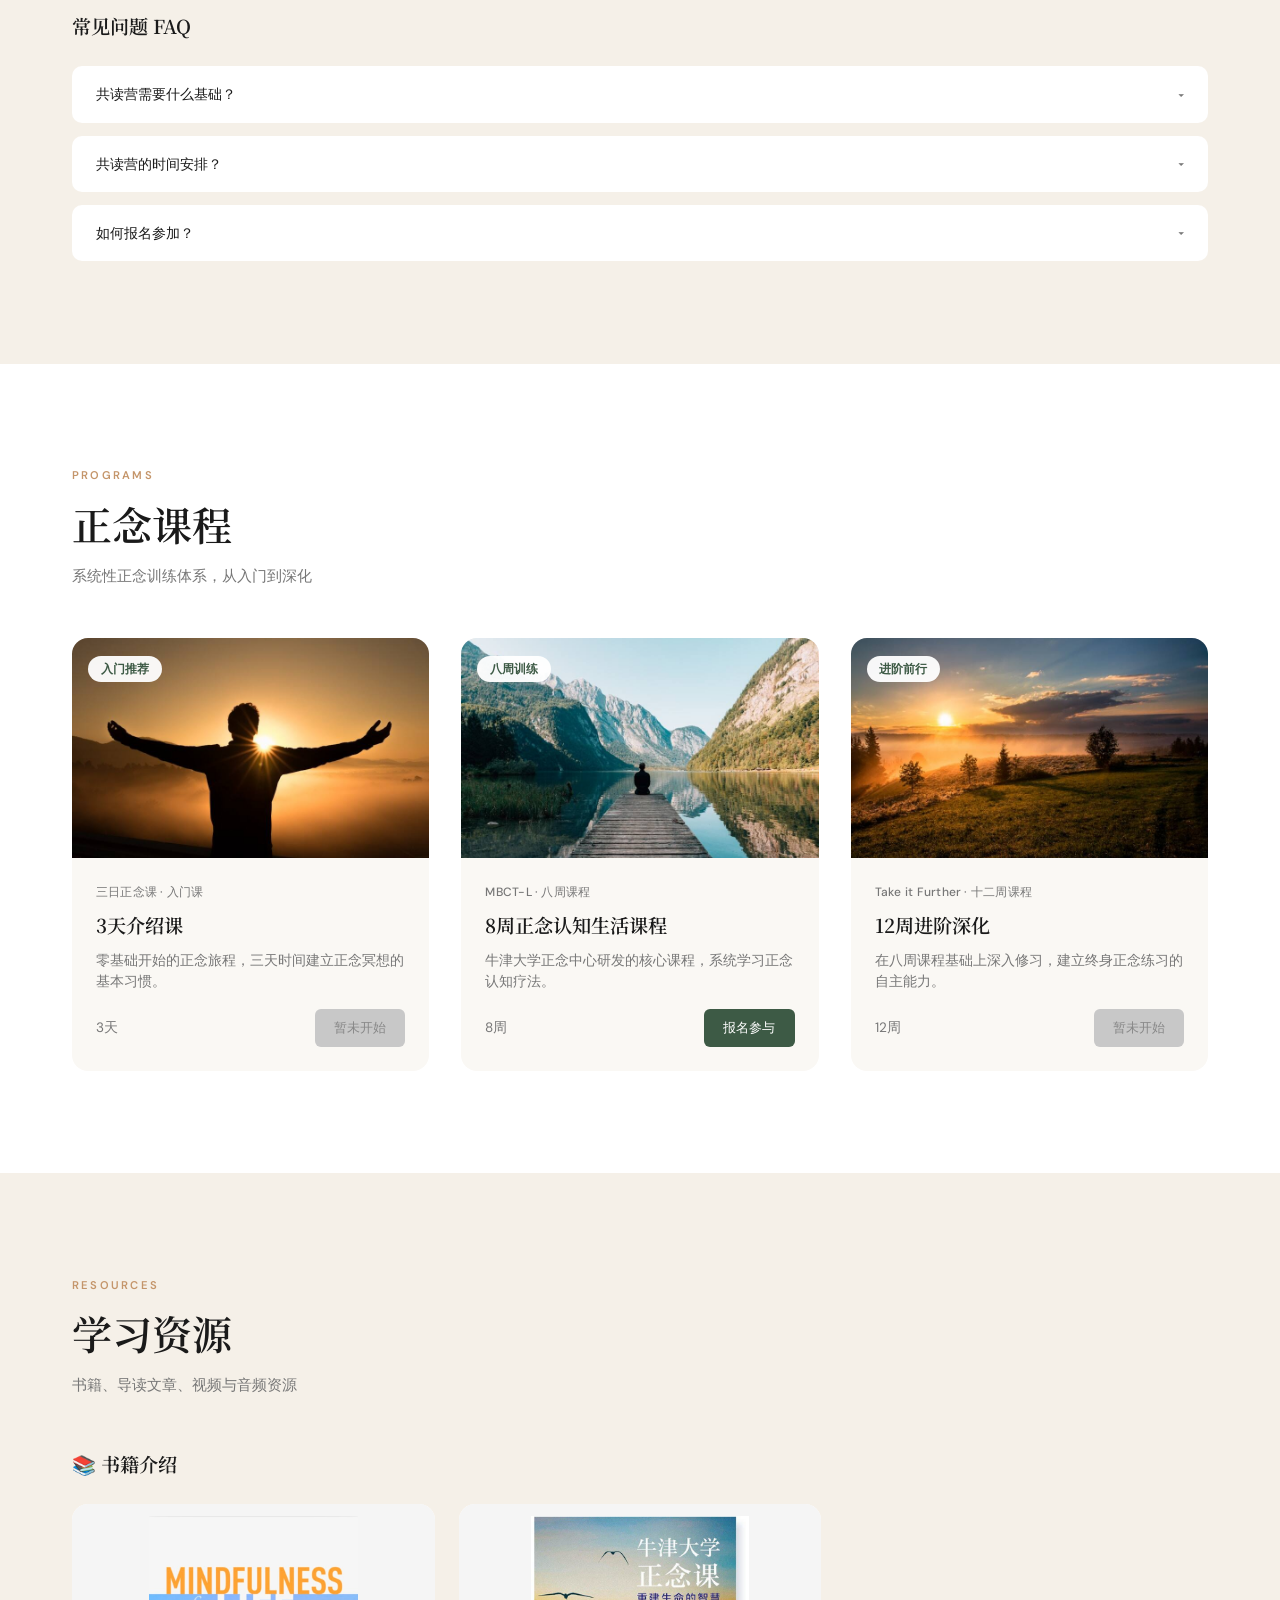
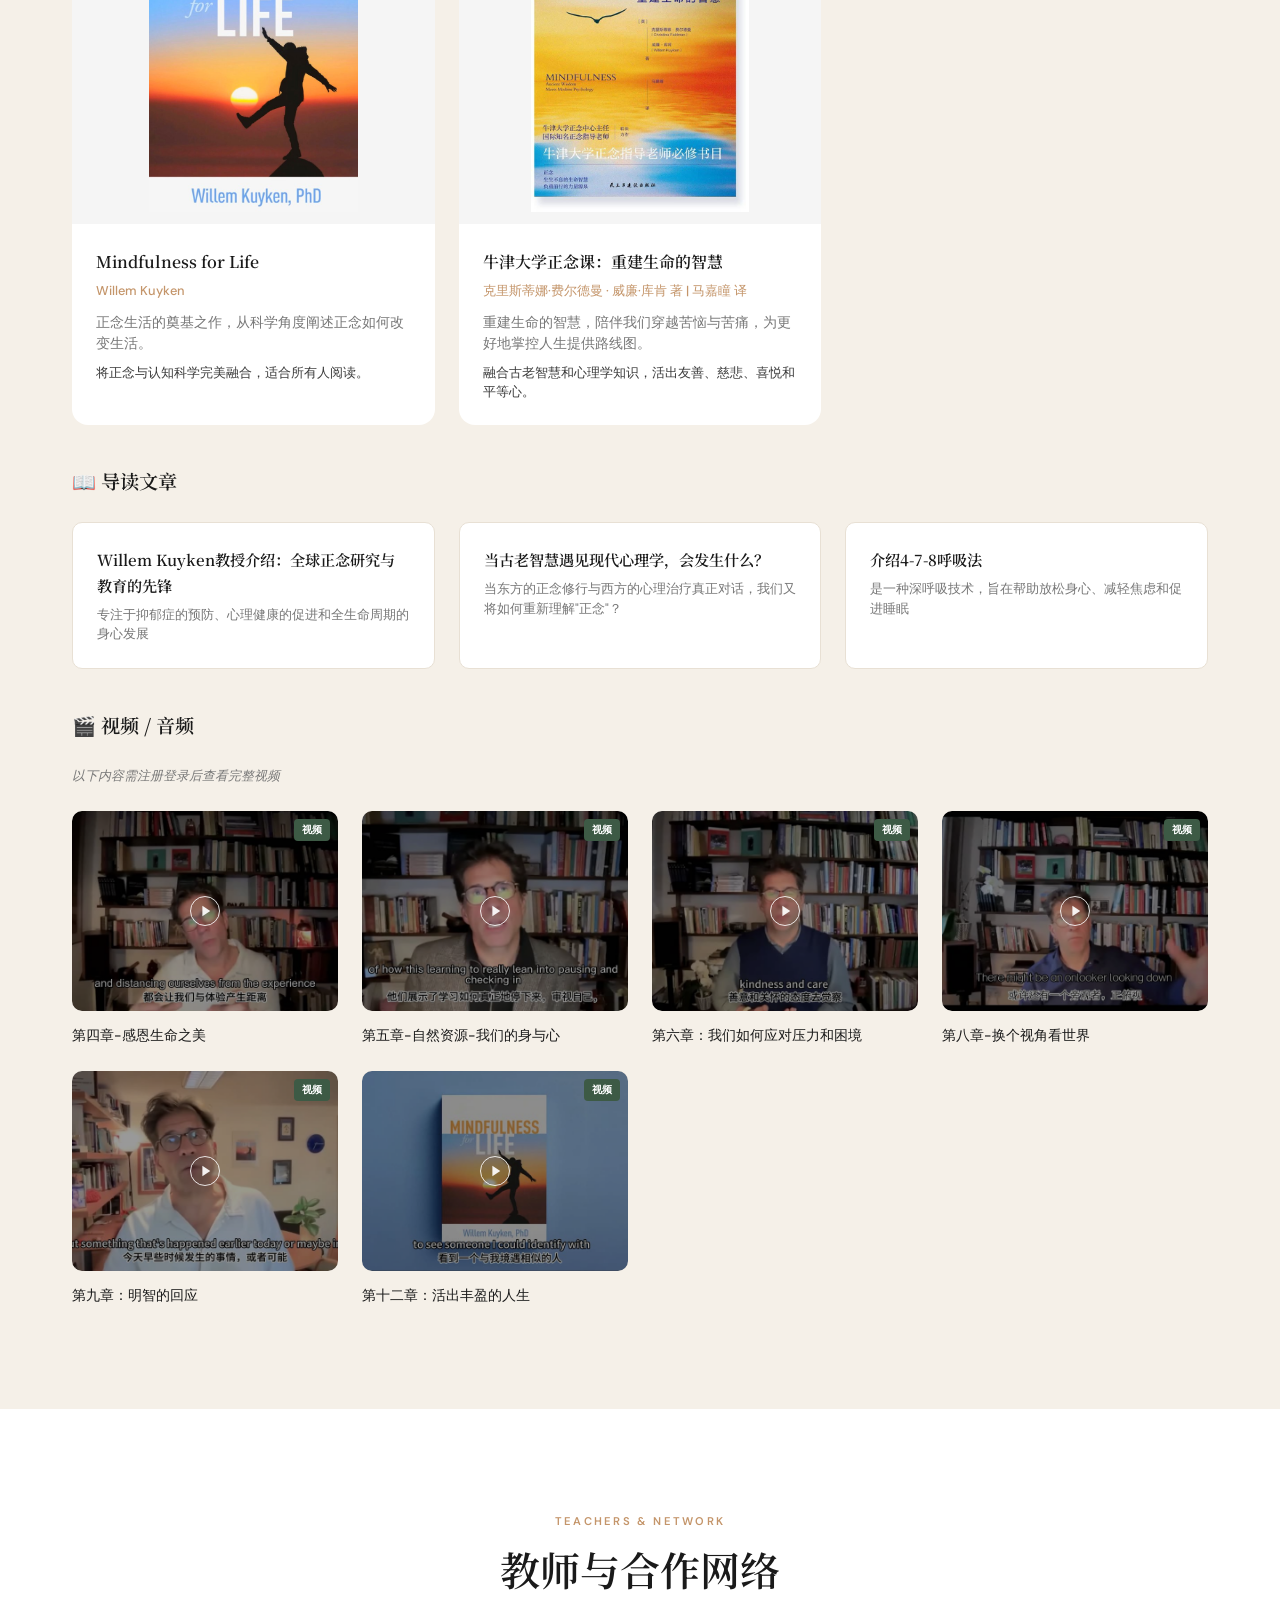
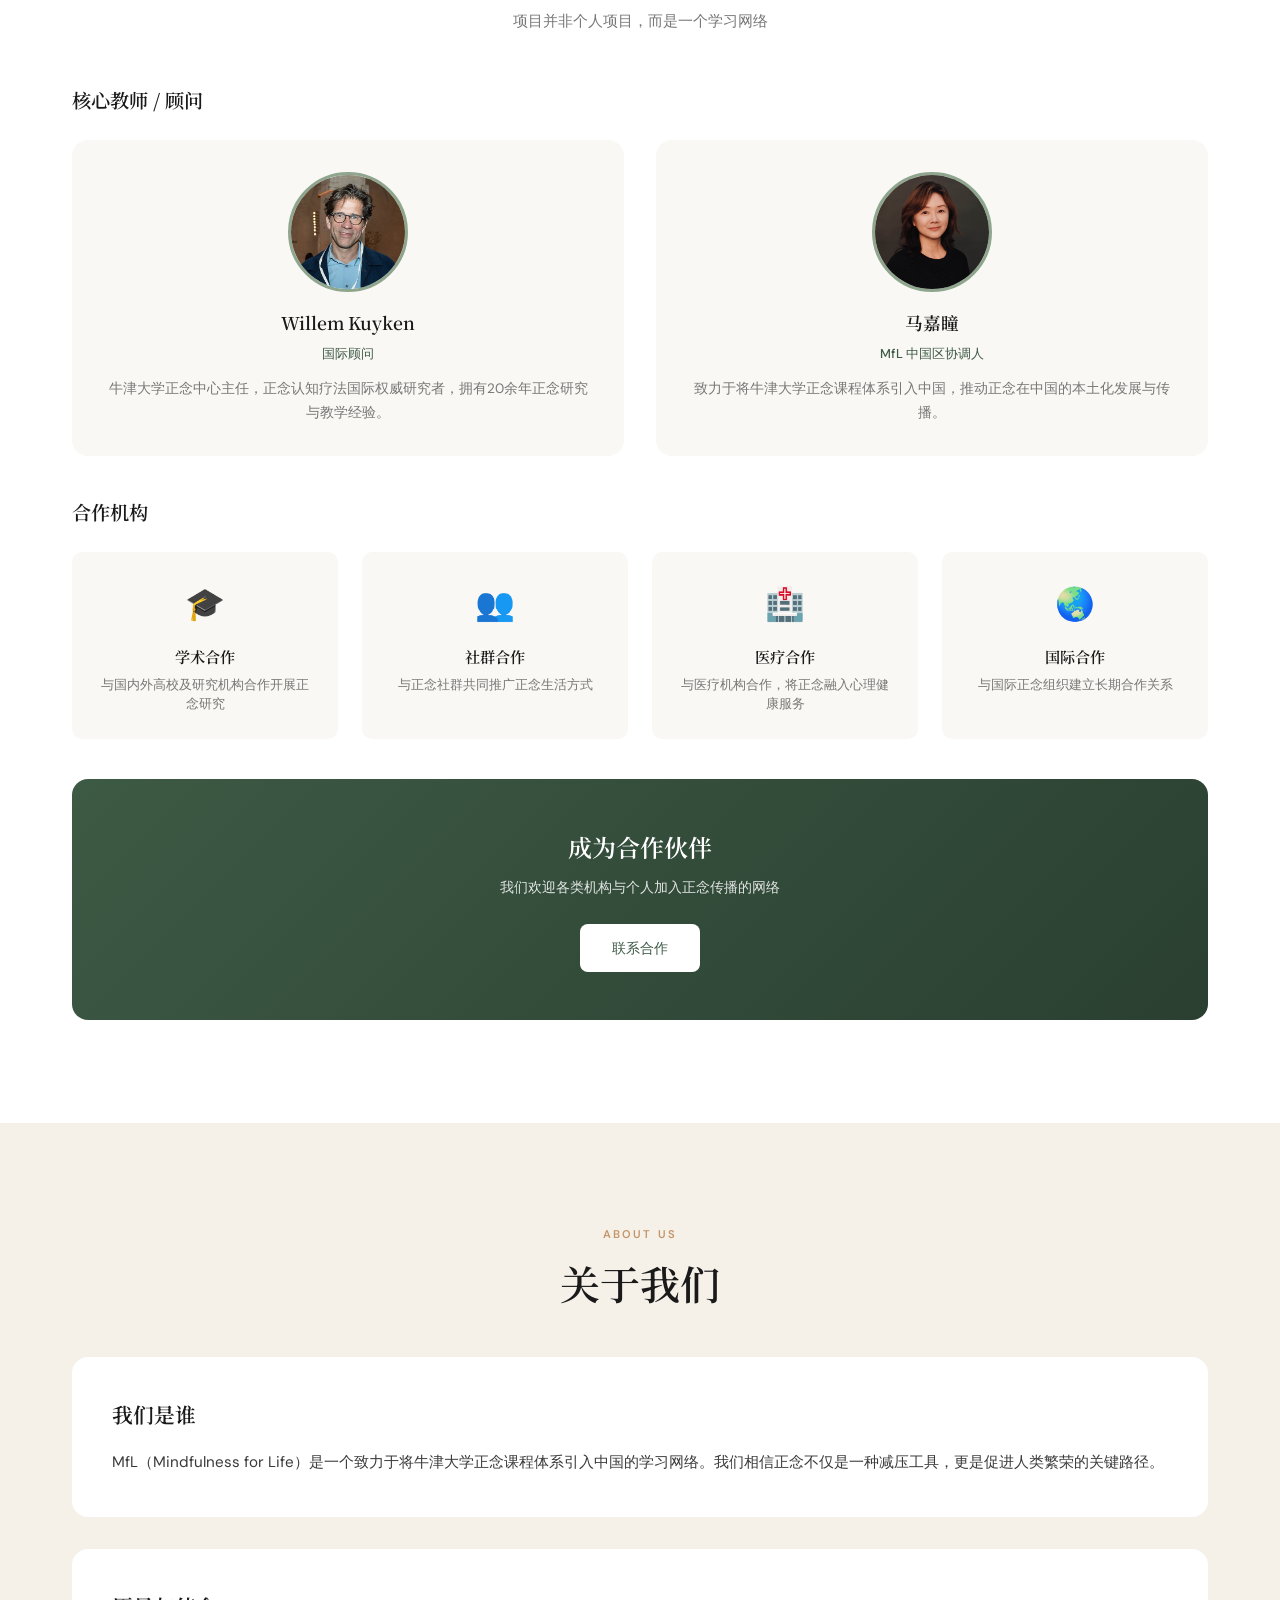
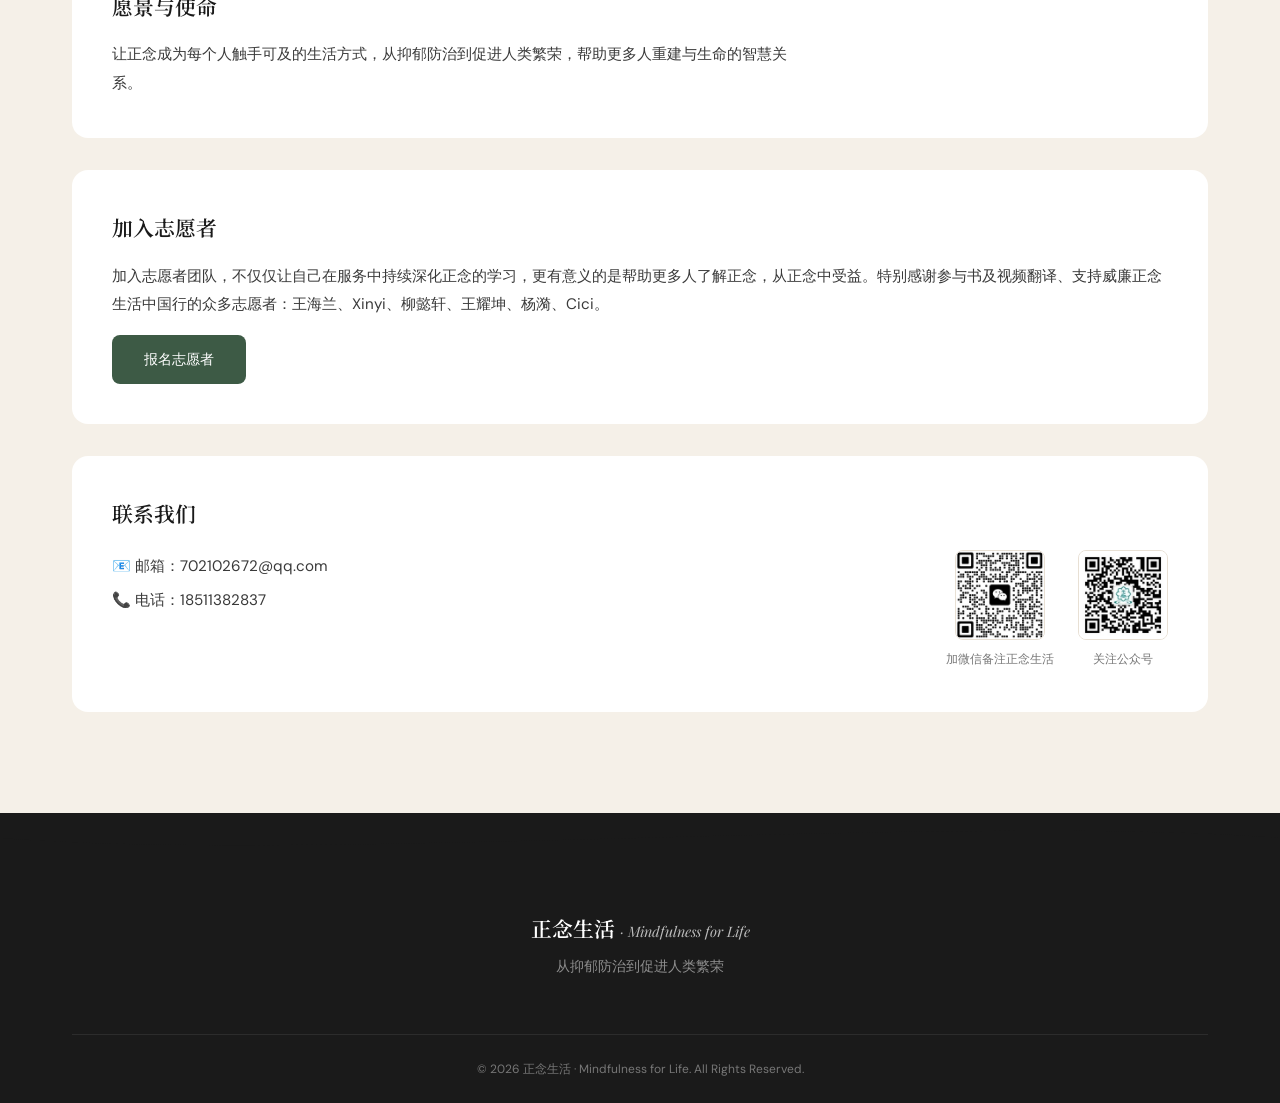
==== commit e9f01b5a: "feat: 最新活动区新增八周课程卡片 + 按钮改为报名参与" ====
--- a/index.html
+++ b/index.html
@@ -44,7 +44,7 @@
 <!-- ==================== 首页 Hero ==================== -->
 <section class="hero" id="home">
   <div class="hero-bg">
-    <img src="assets/hero-bg-desktop.jpg" alt="" class="hero-img" loading="lazy">
+    <img src="assets/hero-bg-new.png" alt="" class="hero-img" loading="lazy">
     <div class="hero-grain"></div>
     <div class="hero-gradient"></div>
   </div>
@@ -86,13 +86,21 @@
         <h2 class="section-title" data-i18n="events.title">最新活动</h2>
     </div>
     <div class="events-grid">
+      <a href="https://wx0afe66d9a97fccd3.lrn.nineteenj.cn/kpv2p/6mwjw6/?#/homePage/course/imgText?courseId=4644178&extId=-1&ckFrom=5&timestamp=1778084225" class="event-card" target="_blank" rel="noopener" style="display:block;">
+        <span class="event-tag" style="background:var(--moss);">八周课程</span>
+        <h4>MBCT-L正念认知生活八周课程</h4>
+        <p style="margin-bottom:0.5rem;">MBCT-L是一门源自牛津大学正念研究与教学体系的国际实证标准课程。它或许能为你提供一条走出困境的路径</p>
+        <p style="font-size:0.82rem;color:var(--ink-muted);margin-bottom:0.3rem;">📅 6月30日开始</p>
+        <p style="font-size:0.82rem;color:var(--ink-muted);margin-bottom:0.3rem;">💻 线上Zoom会议</p>
+        <p style="font-size:0.82rem;color:var(--moss);margin:0;font-weight:600;">点击报名 →</p>
+      </a>
       <a href="https://mp.weixin.qq.com/s/fKb0RmUG0lylChjJrWmXAw" class="event-card" target="_blank" rel="noopener" style="display:block;">
-        <span class="event-tag" data-i18n="events.ev0.tag">发布会</span>
-        <h4 data-i18n="events.ev0.title">健康生活方式医学培训（正念静观心理专题）</h4>
-        <p style="margin-bottom:0.5rem;" data-i18n="events.ev0.desc">中国正念静观生活协作网络筹建倡议发布仪式</p>
-        <p style="font-size:0.82rem;color:var(--ink-muted);margin-bottom:0.3rem;" data-i18n="events.ev0.date">📅 2026年3月27日 · 北京</p>
-        <p style="font-size:0.82rem;color:var(--ink-muted);margin-bottom:0.3rem;" data-i18n="events.ev0.loc">📍 阜外西园东街1号A座AB报告厅</p>
-        <p style="font-size:0.82rem;color:var(--ink-muted);margin:0;" data-i18n="events.ev0.org">🏛️ 主办方：国家心血管疾病中心</p>
+        <span class="event-tag">发布会</span>
+        <h4>健康生活方式医学培训（正念静观心理专题）</h4>
+        <p style="margin-bottom:0.5rem;">中国正念静观生活协作网络筹建倡议发布仪式</p>
+        <p style="font-size:0.82rem;color:var(--ink-muted);margin-bottom:0.3rem;">📅 2026年3月27日 · 北京</p>
+        <p style="font-size:0.82rem;color:var(--ink-muted);margin-bottom:0.3rem;">📍 阜外西园东街1号A座AB报告厅</p>
+        <p style="font-size:0.82rem;color:var(--ink-muted);margin:0;">🏛️ 主办方：国家心血管疾病中心</p>
       </a>
       <a href="https://mp.weixin.qq.com/s/PLSb9d7O6brEnDdpN_HrdA" class="event-card" target="_blank" rel="noopener" style="display:block;">
         <span class="event-tag" data-i18n="events.tag">讲座与工作坊</span>
@@ -207,7 +215,7 @@
           <div class="course-meta" data-i18n="courses.c2.meta">MBCT-L · 八周课程</div>
           <h3 data-i18n="courses.c2.title">8周正念认知生活课程</h3>
           <p data-i18n="courses.c2.desc">牛津大学正念中心研发的核心课程，系统学习正念认知疗法。</p>
-          <div class="course-footer"><span class="course-duration" data-i18n="courses.c2.dur">8周</span><span class="btn btn-sm btn-disabled" data-i18n="courses.c2.btn">暂未开始</span></div>
+          <div class="course-footer"><span class="course-duration" data-i18n="courses.c2.dur">8周</span><a href="https://wx0afe66d9a97fccd3.lrn.nineteenj.cn/kpv2p/6mwjw6/?#/homePage/course/imgText?courseId=4644178&extId=-1&ckFrom=5&timestamp=1778084225" class="btn btn-sm" target="_blank" rel="noopener">报名参与</a></div>
         </div>
       </div>
       <div class="course-card">
@@ -417,8 +425,8 @@
       <div style="display:flex;gap:3rem;align-items:flex-start;flex-wrap:wrap;margin-top:1.2rem;">
         <div style="flex:1;min-width:200px;">
           <p style="font-size:0.95rem;color:var(--ink-soft);line-height:2.2;margin:0;">
-            <span data-i18n="about.contact.email">📧 邮箱：</span>702102672@qq.com<br>
-            <span data-i18n="about.contact.phone">📞 电话：</span>18511382837
+            📧 邮箱：702102672@qq.com<br>
+            📞 电话：18511382837
           </p>
         </div>
         <div style="display:flex;gap:1.5rem;align-items:flex-start;">
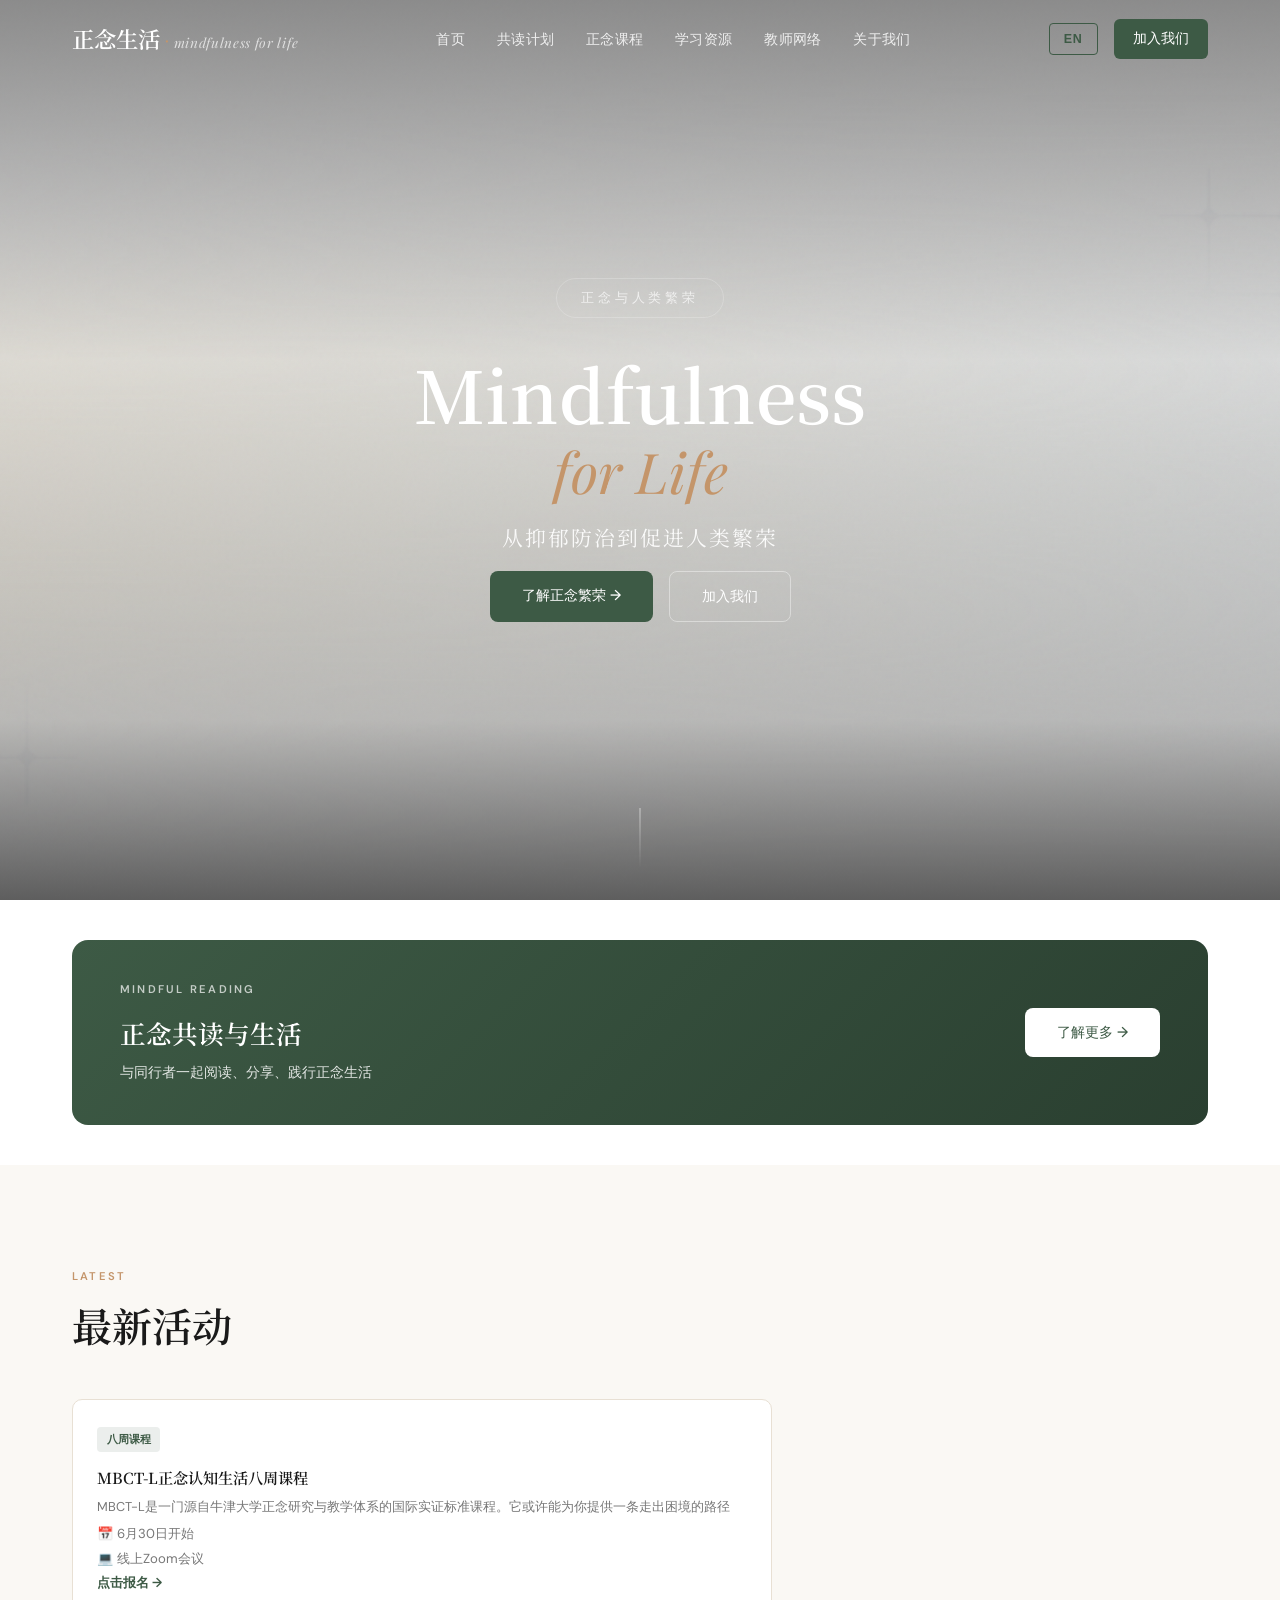
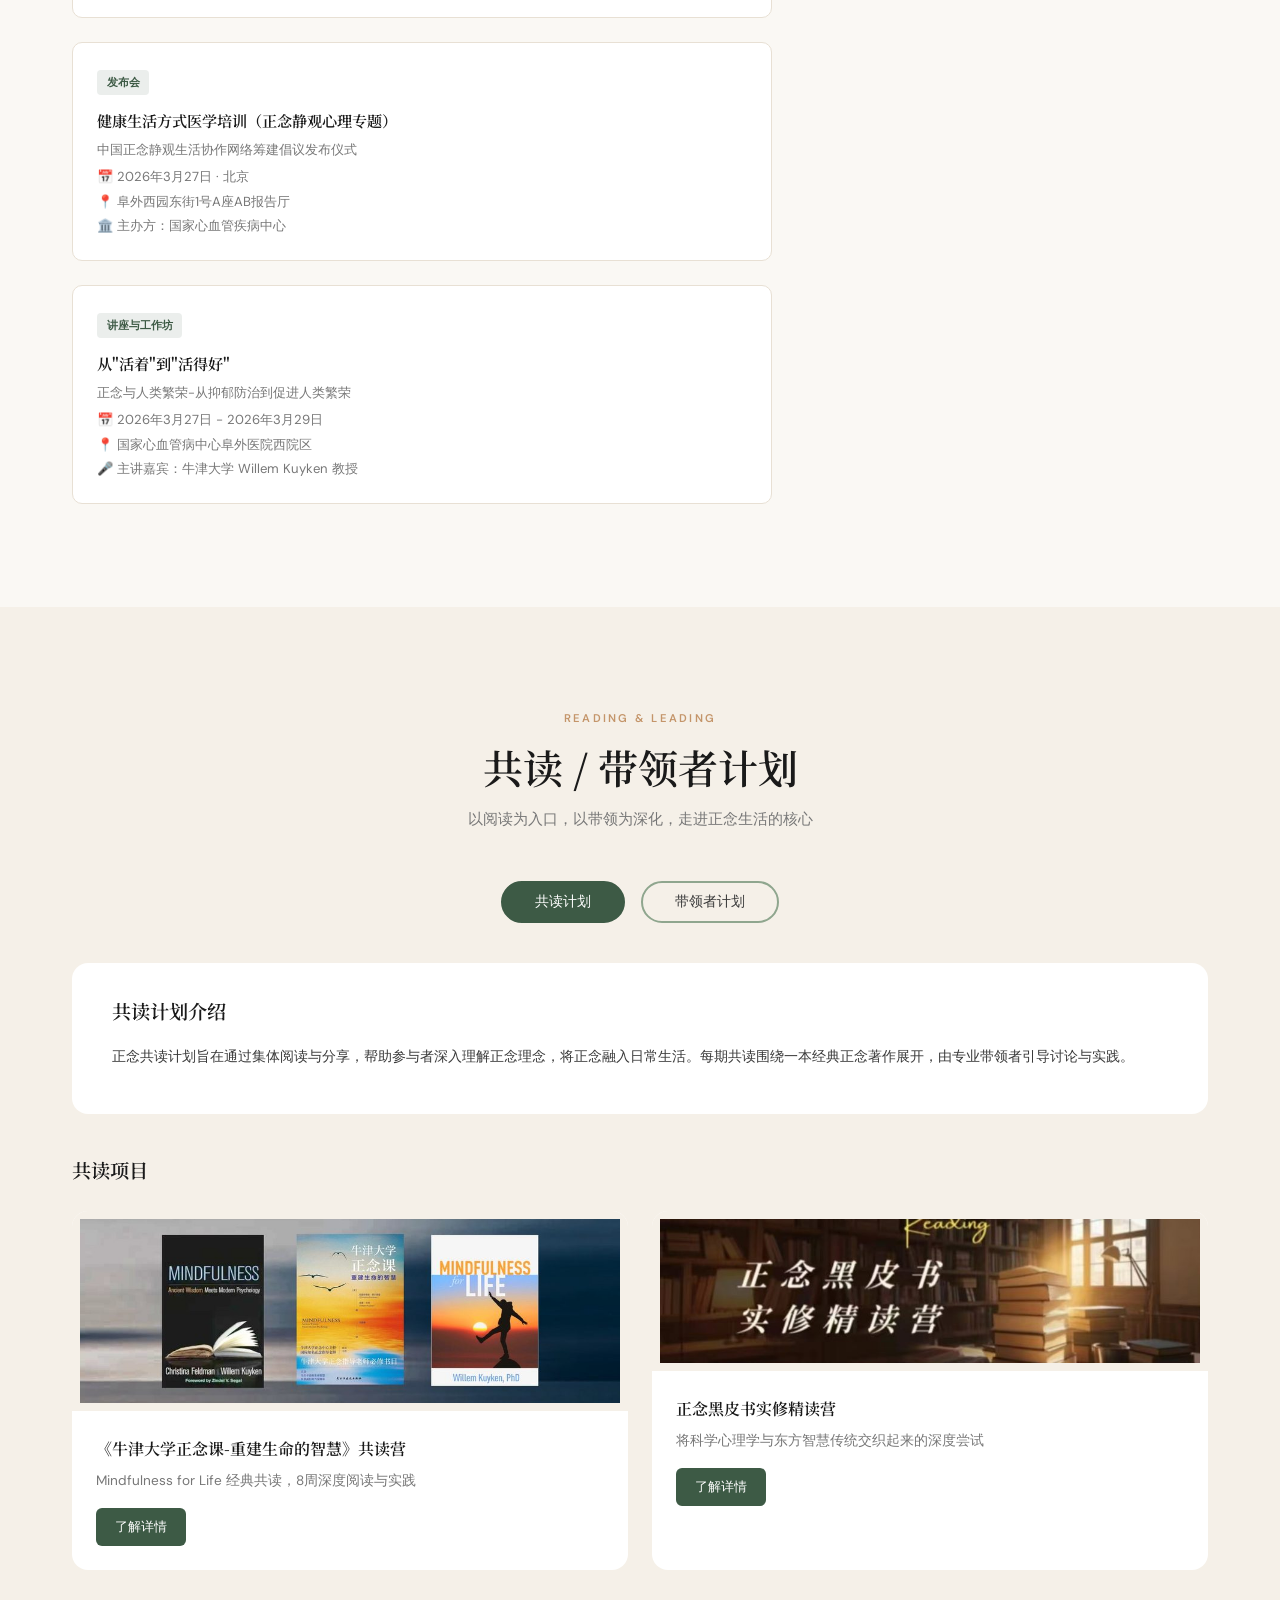
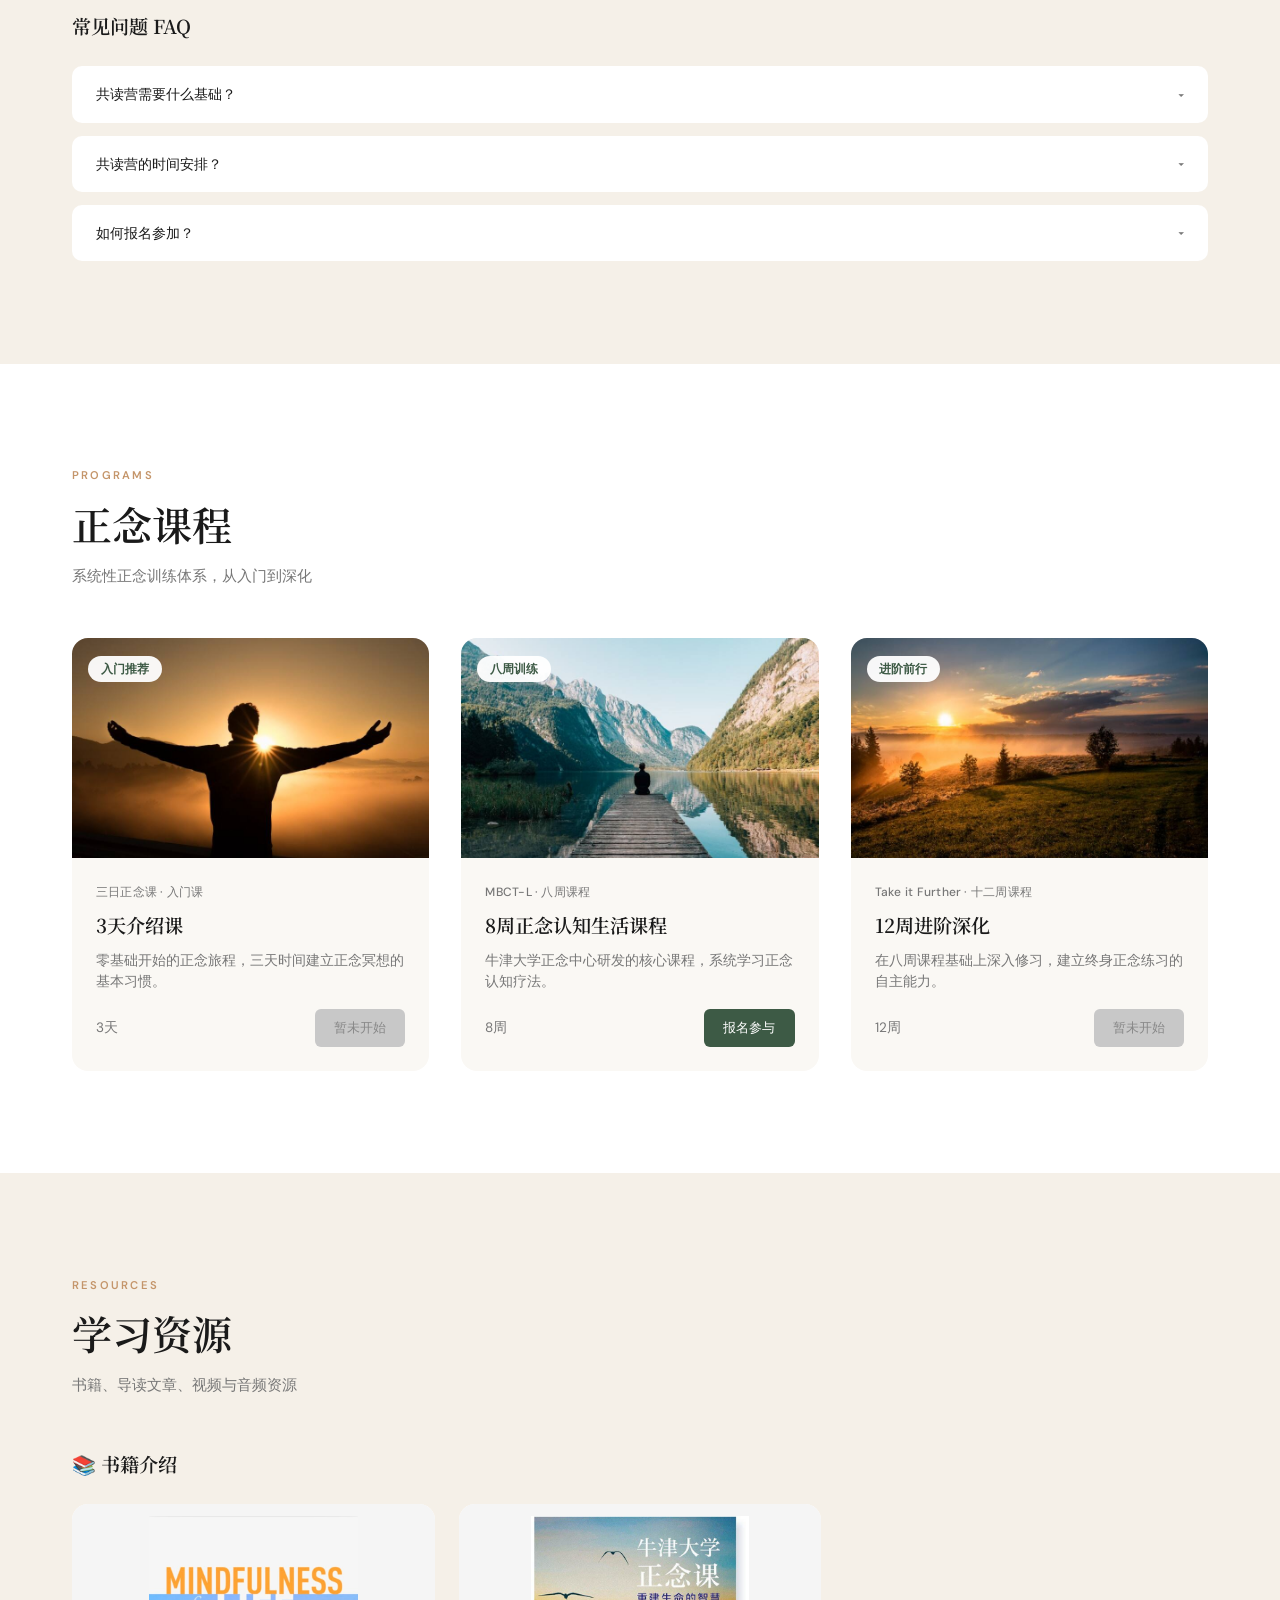
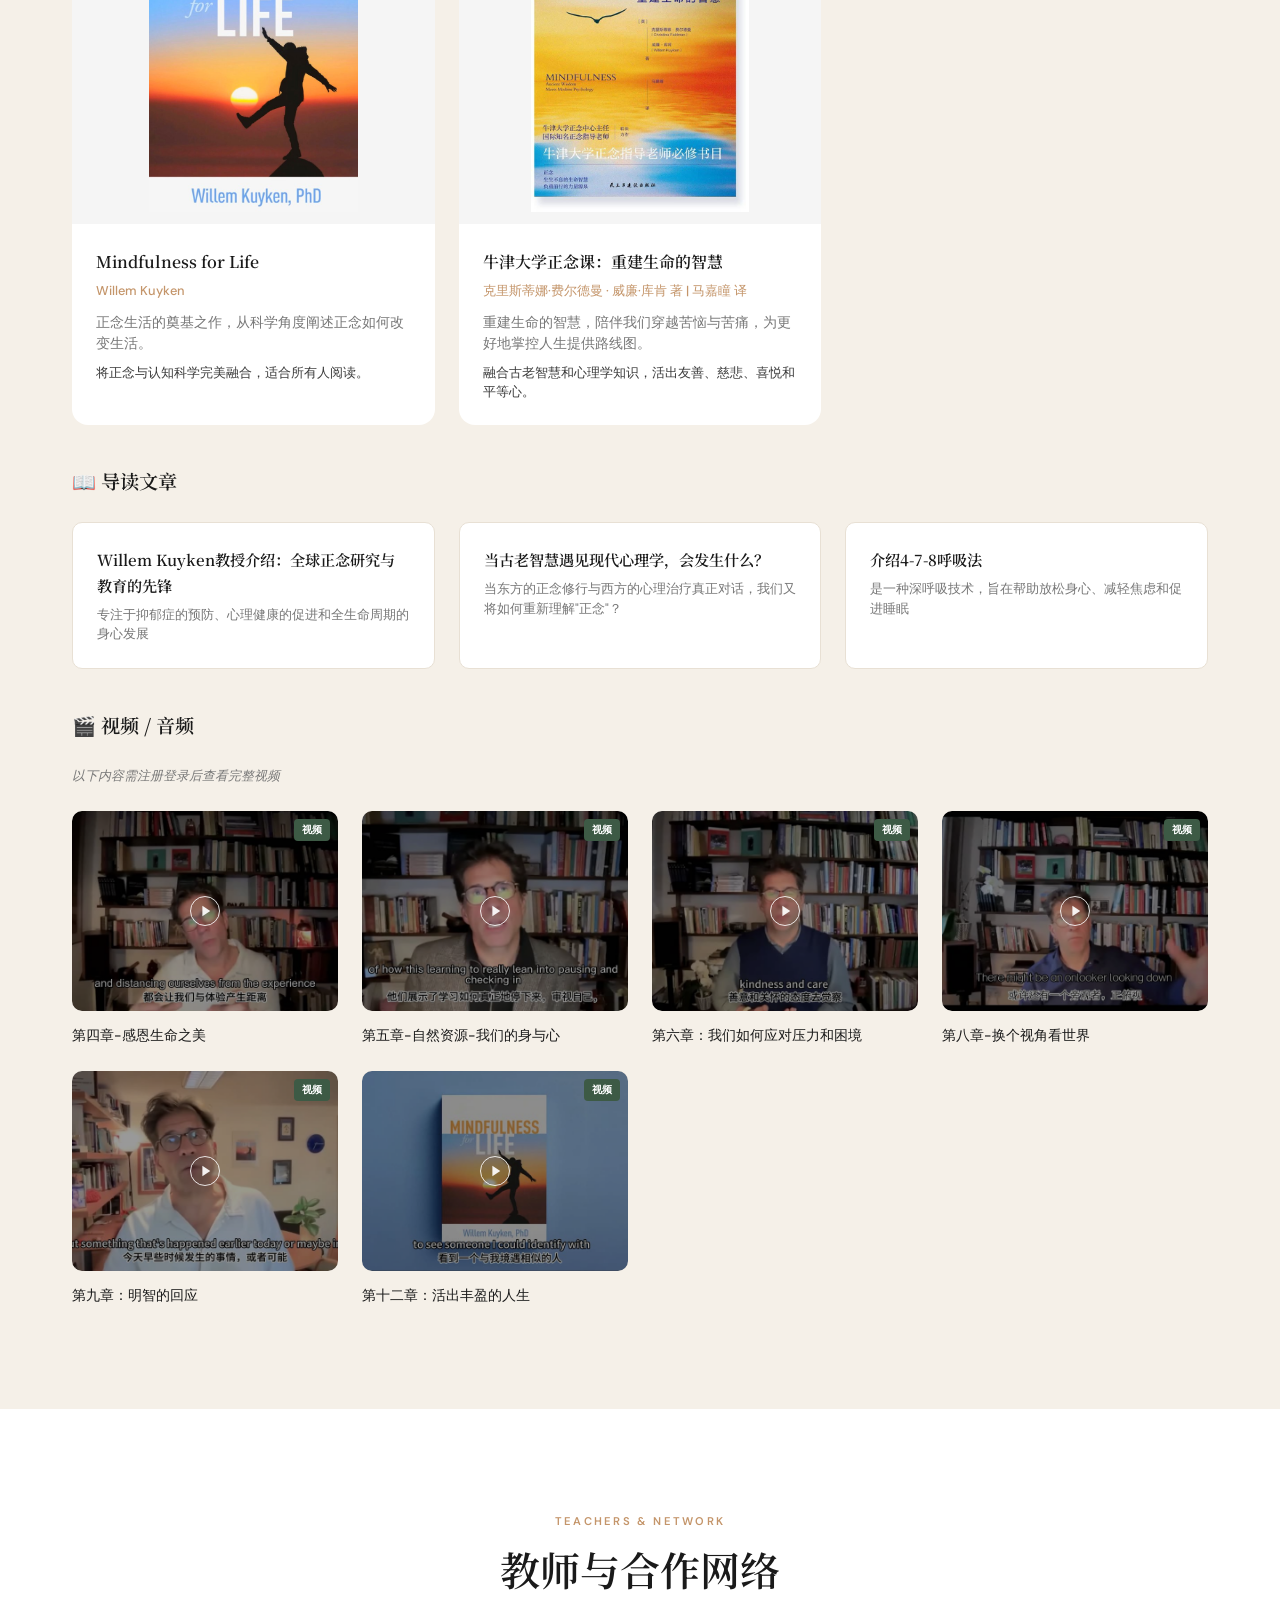
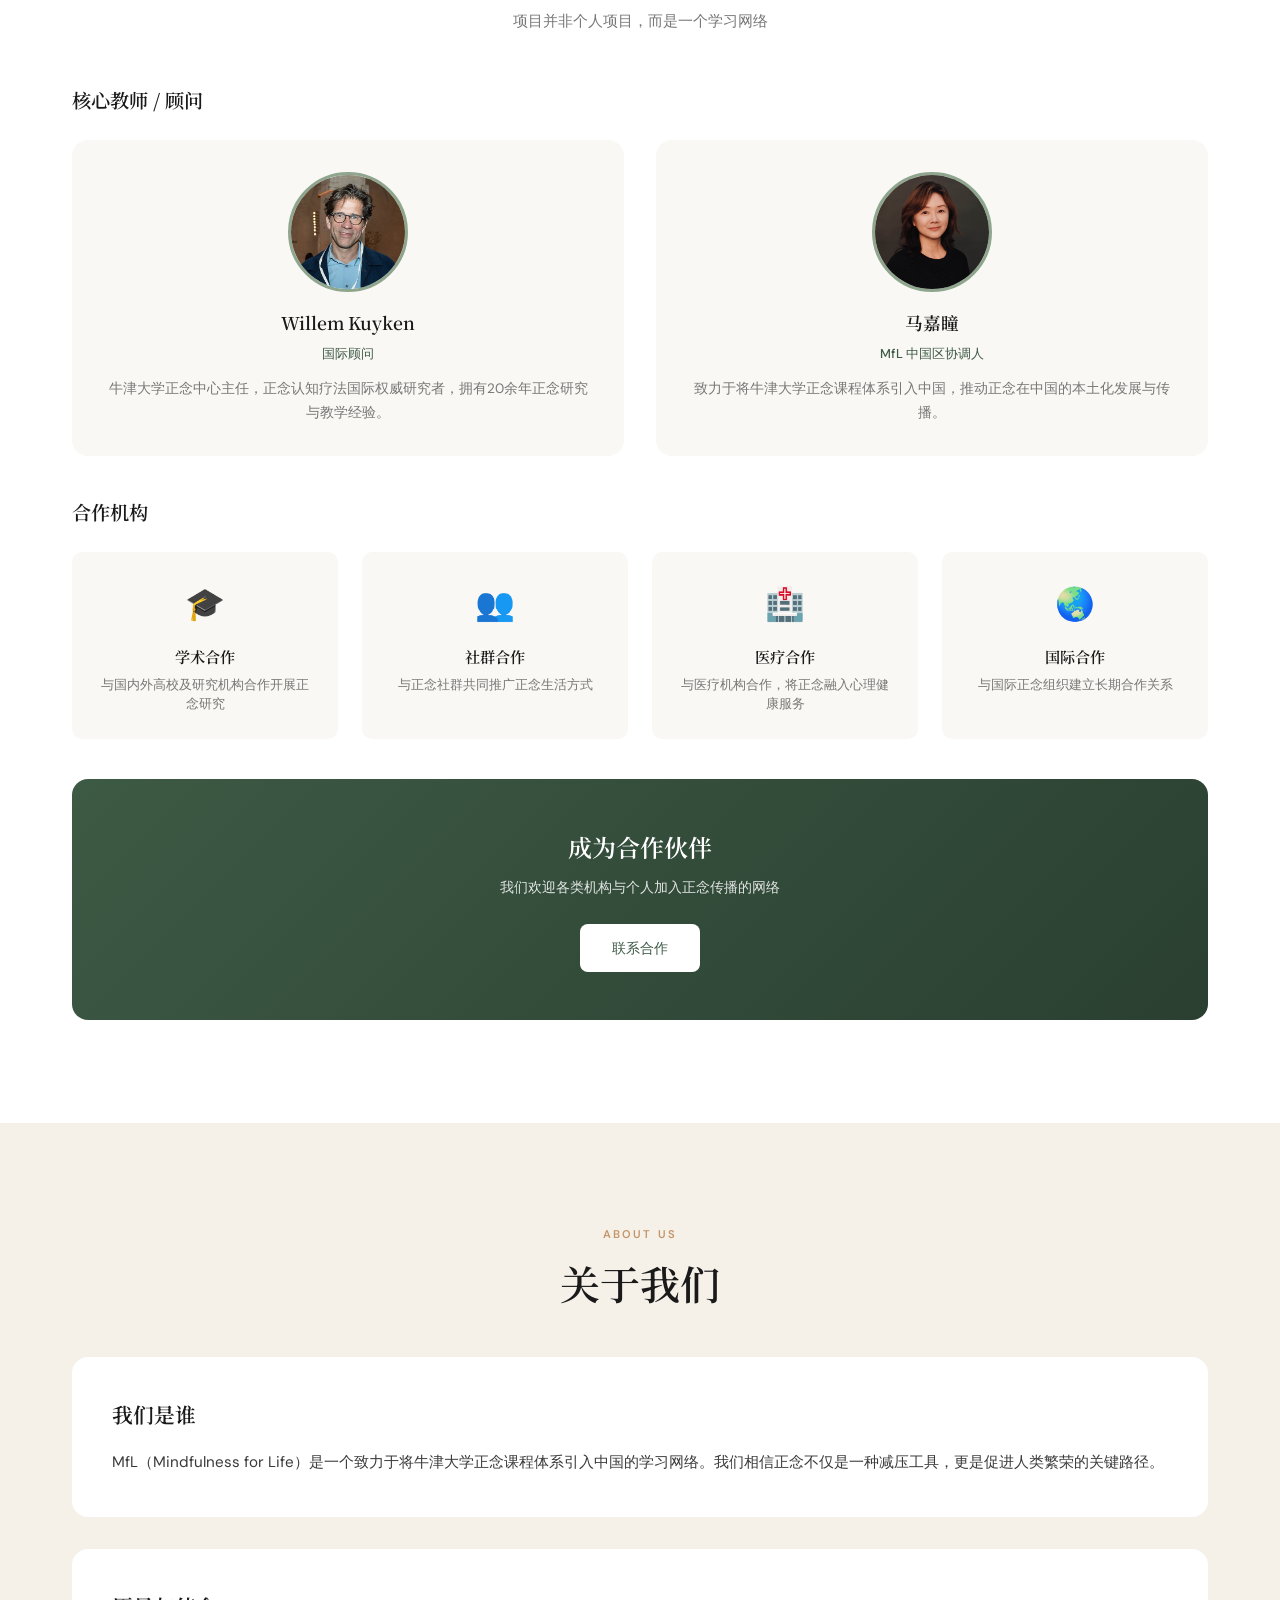
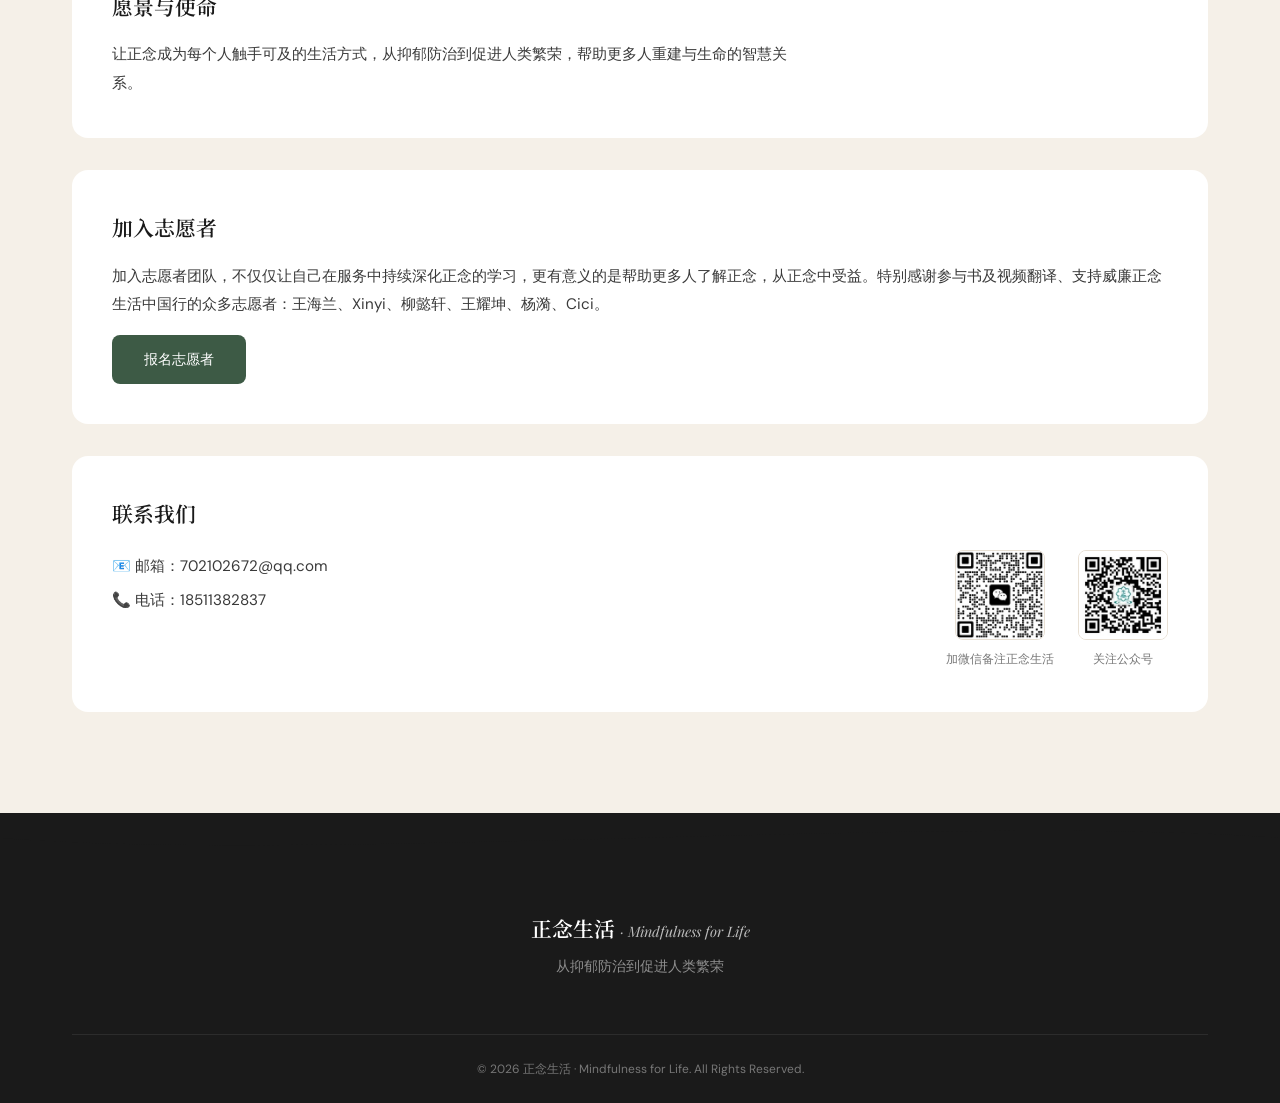
==== commit 6487c63c: "style: 八周课程标签样式统一 + Web端3列布局" ====
--- a/index.html
+++ b/index.html
@@ -87,7 +87,7 @@
     </div>
     <div class="events-grid">
       <a href="https://wx0afe66d9a97fccd3.lrn.nineteenj.cn/kpv2p/6mwjw6/?#/homePage/course/imgText?courseId=4644178&extId=-1&ckFrom=5&timestamp=1778084225" class="event-card" target="_blank" rel="noopener" style="display:block;">
-        <span class="event-tag" style="background:var(--moss);">八周课程</span>
+        <span class="event-tag">八周课程</span>
         <h4>MBCT-L正念认知生活八周课程</h4>
         <p style="margin-bottom:0.5rem;">MBCT-L是一门源自牛津大学正念研究与教学体系的国际实证标准课程。它或许能为你提供一条走出困境的路径</p>
         <p style="font-size:0.82rem;color:var(--ink-muted);margin-bottom:0.3rem;">📅 6月30日开始</p>
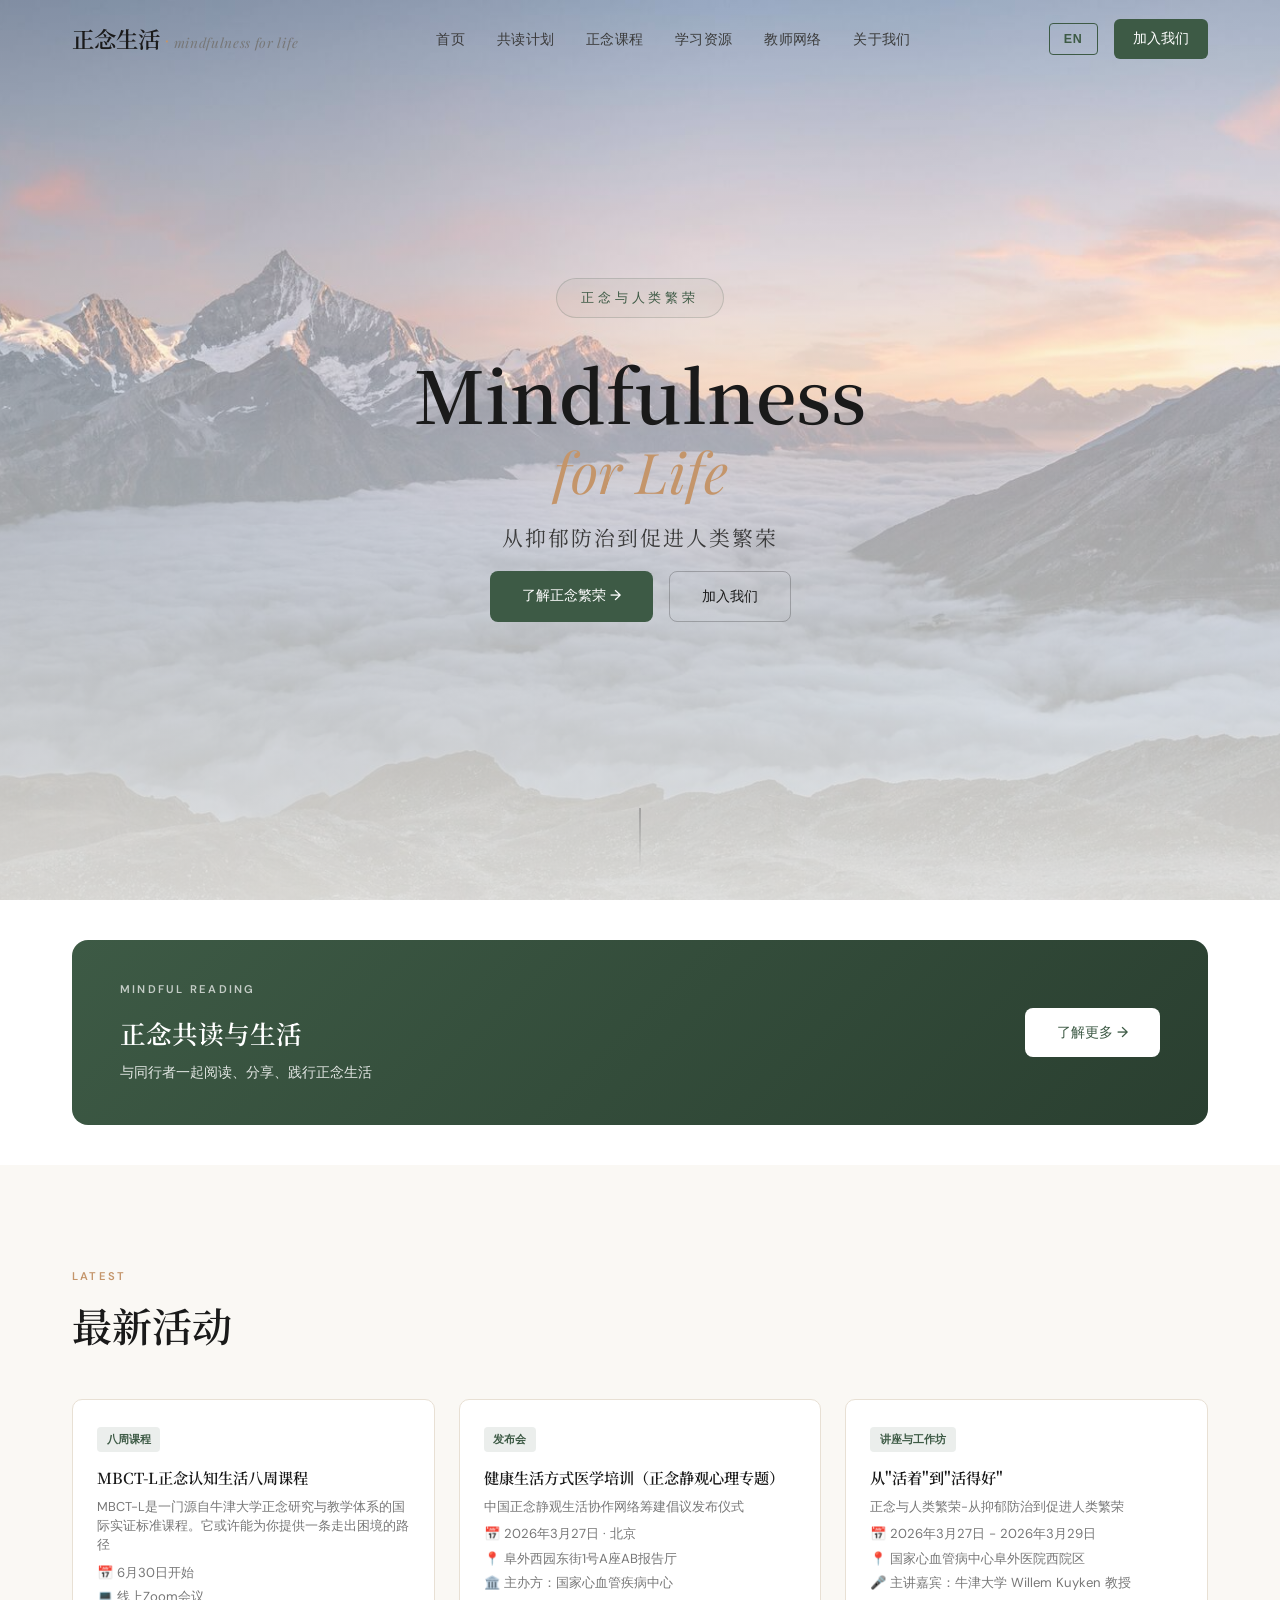
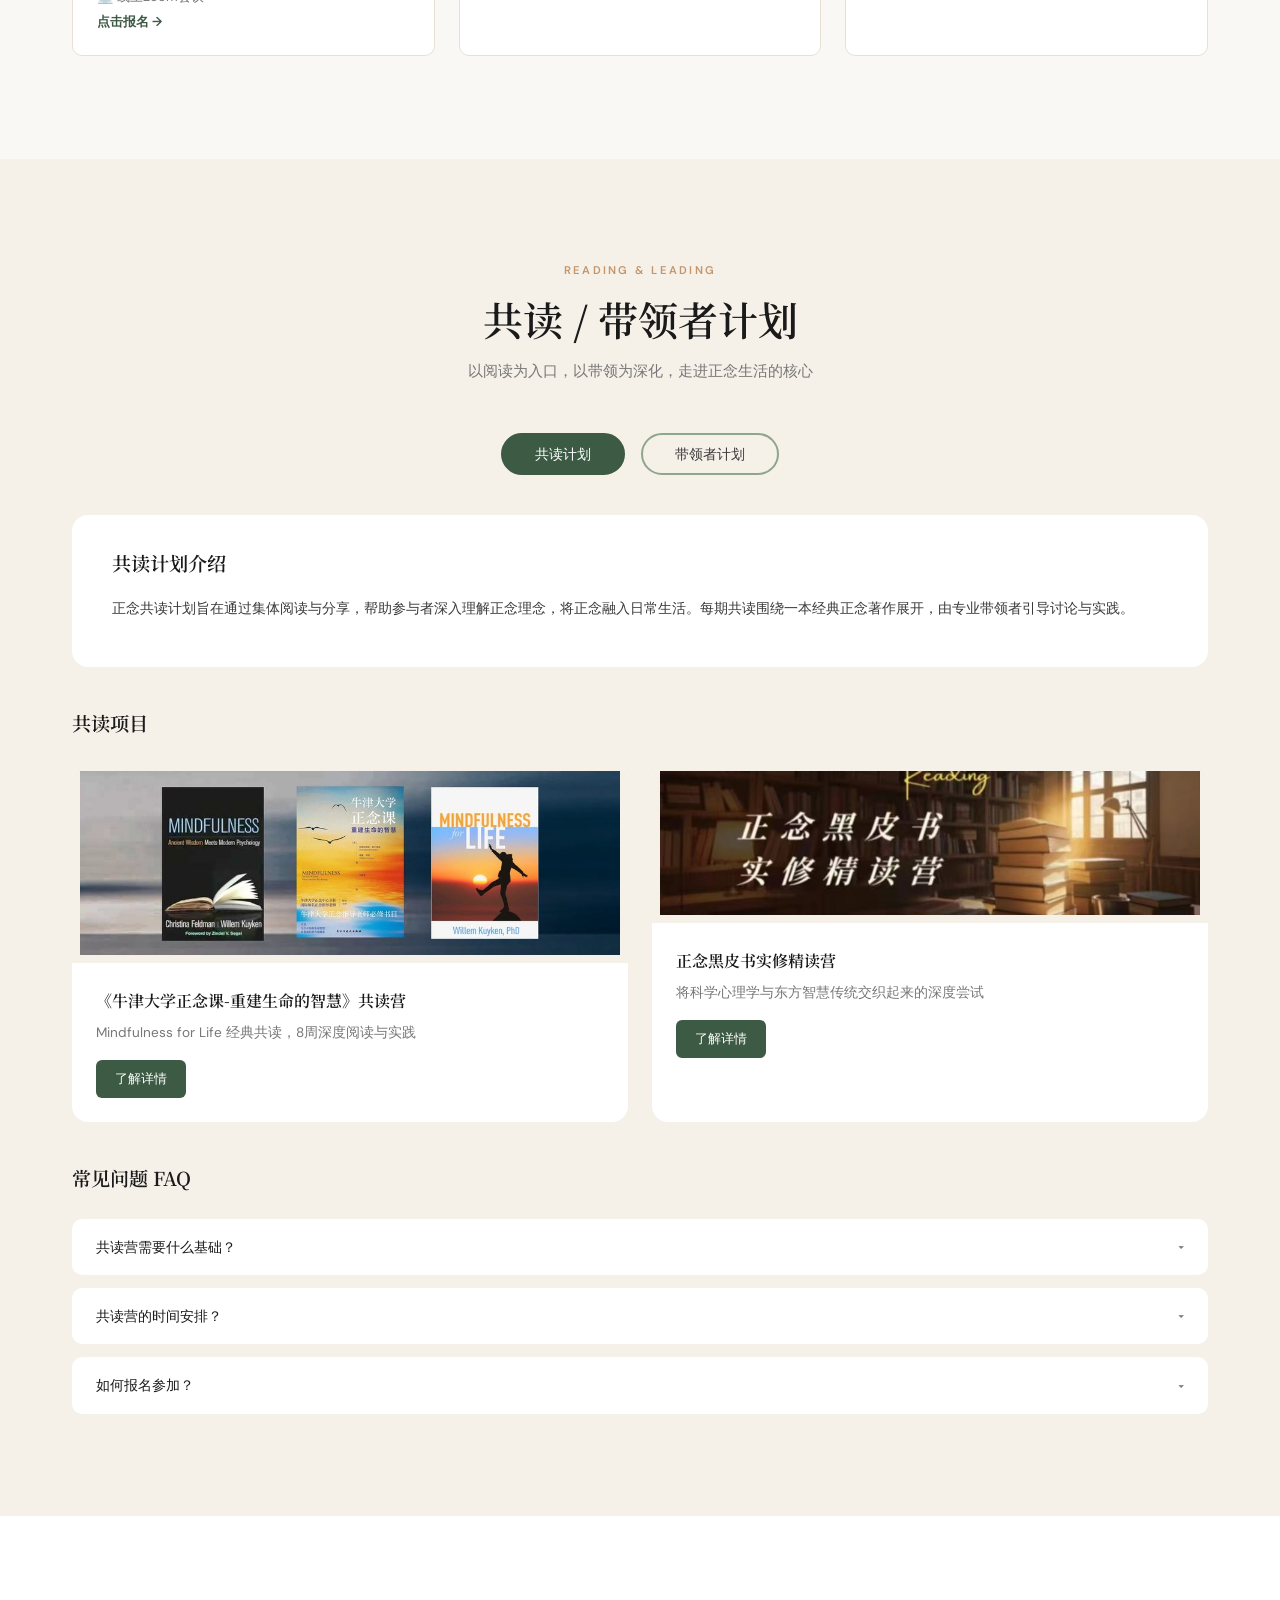
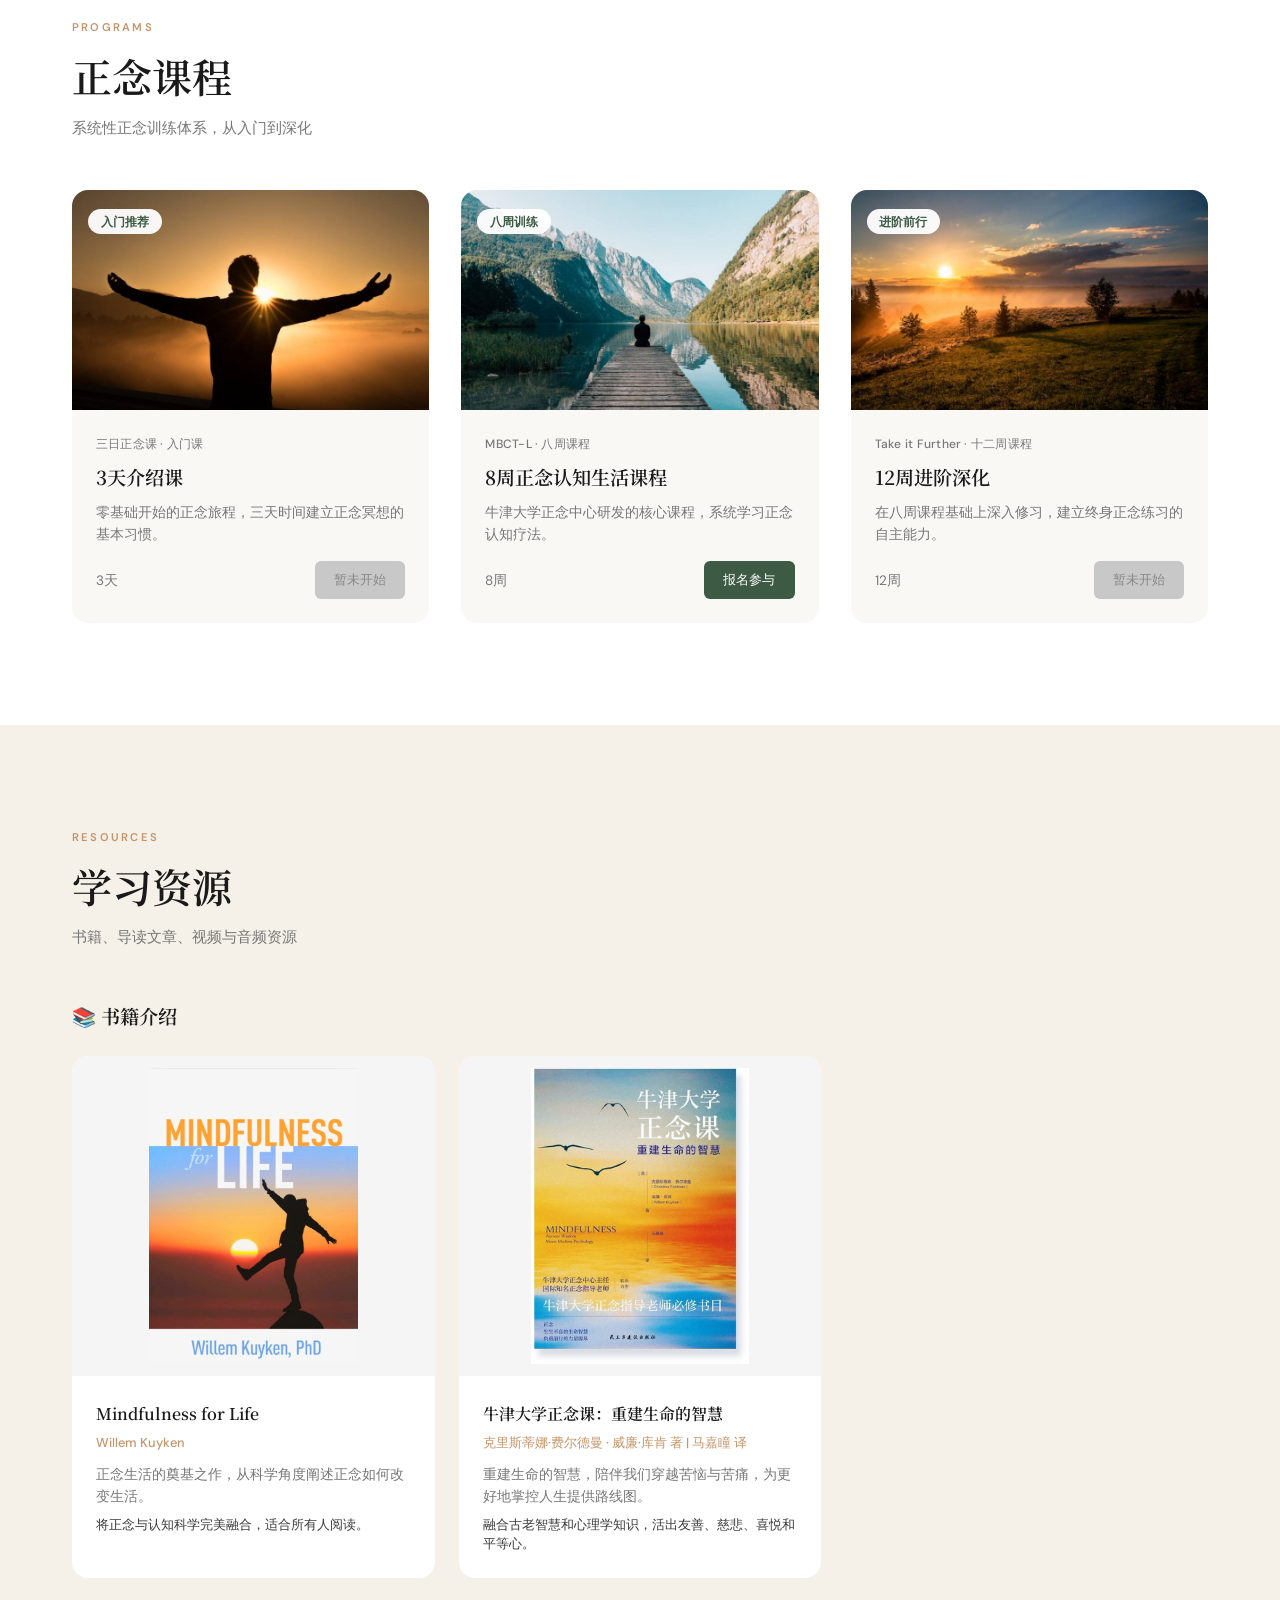
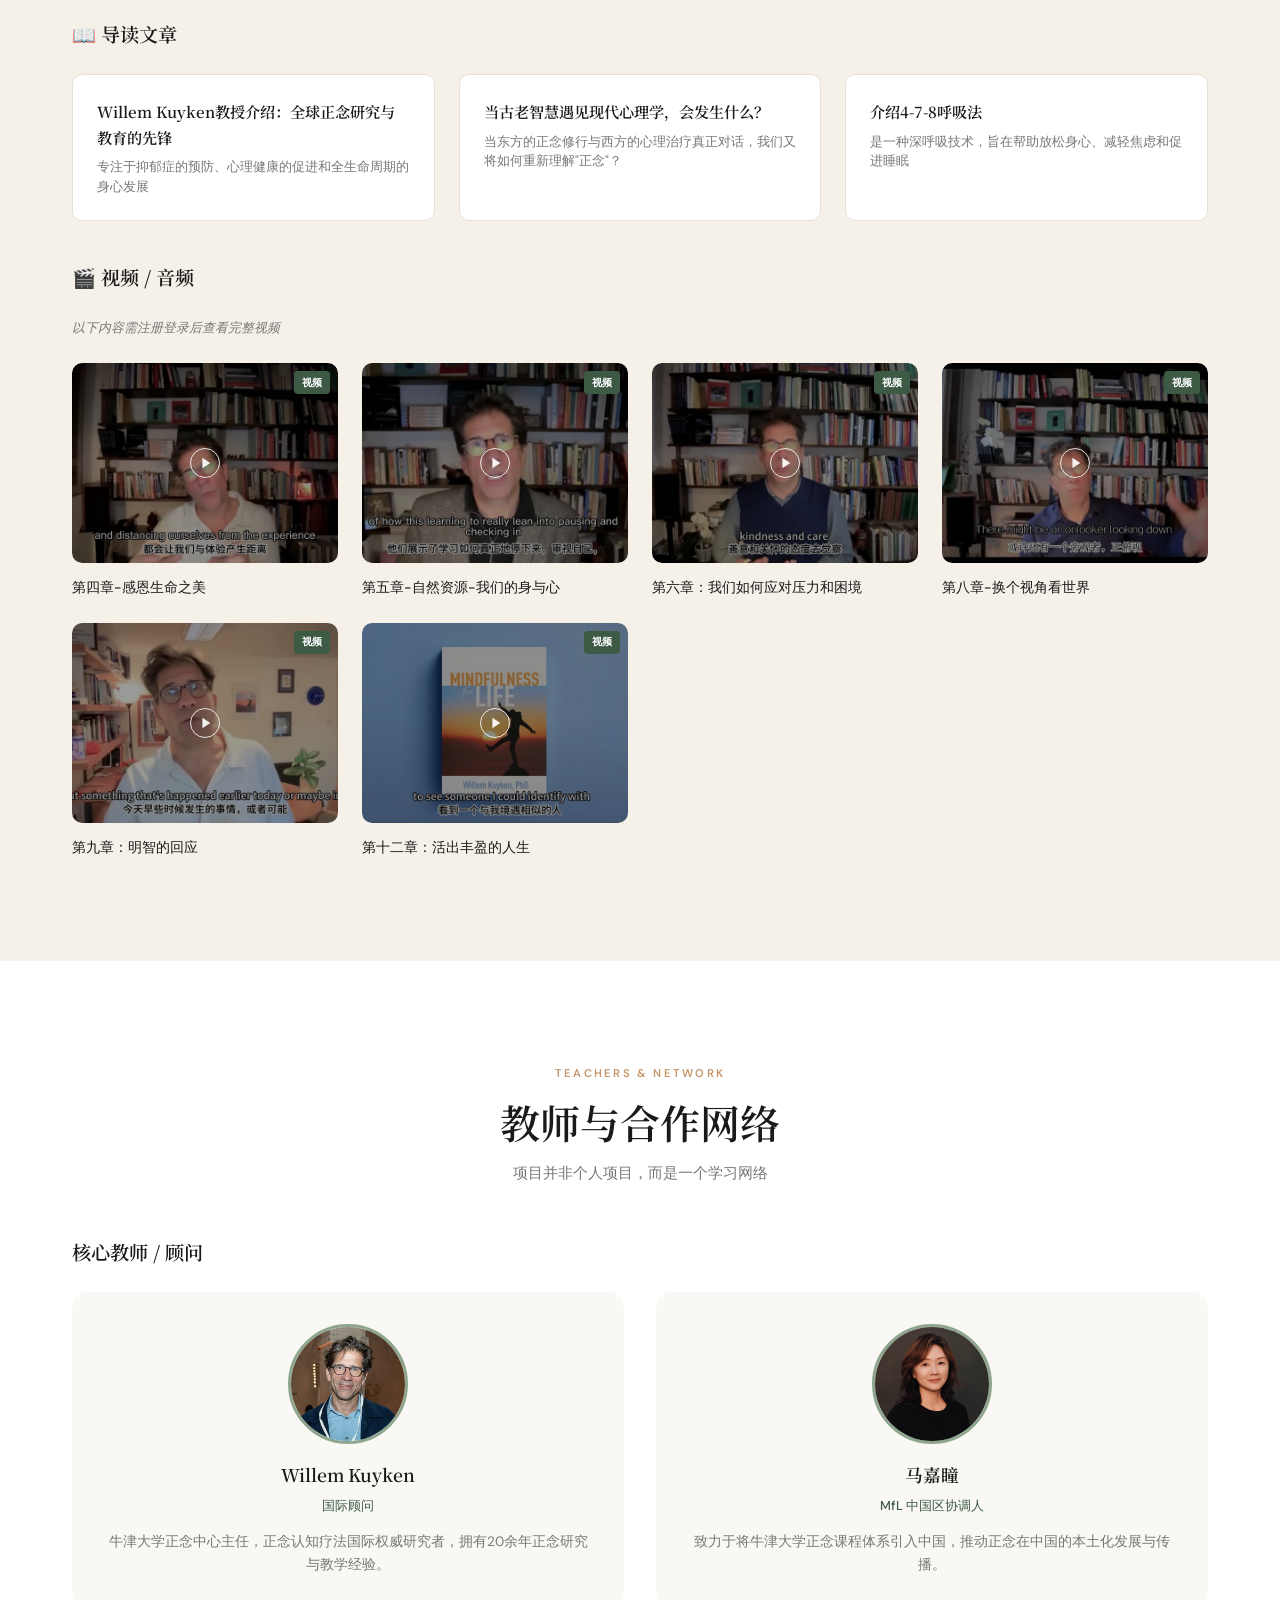
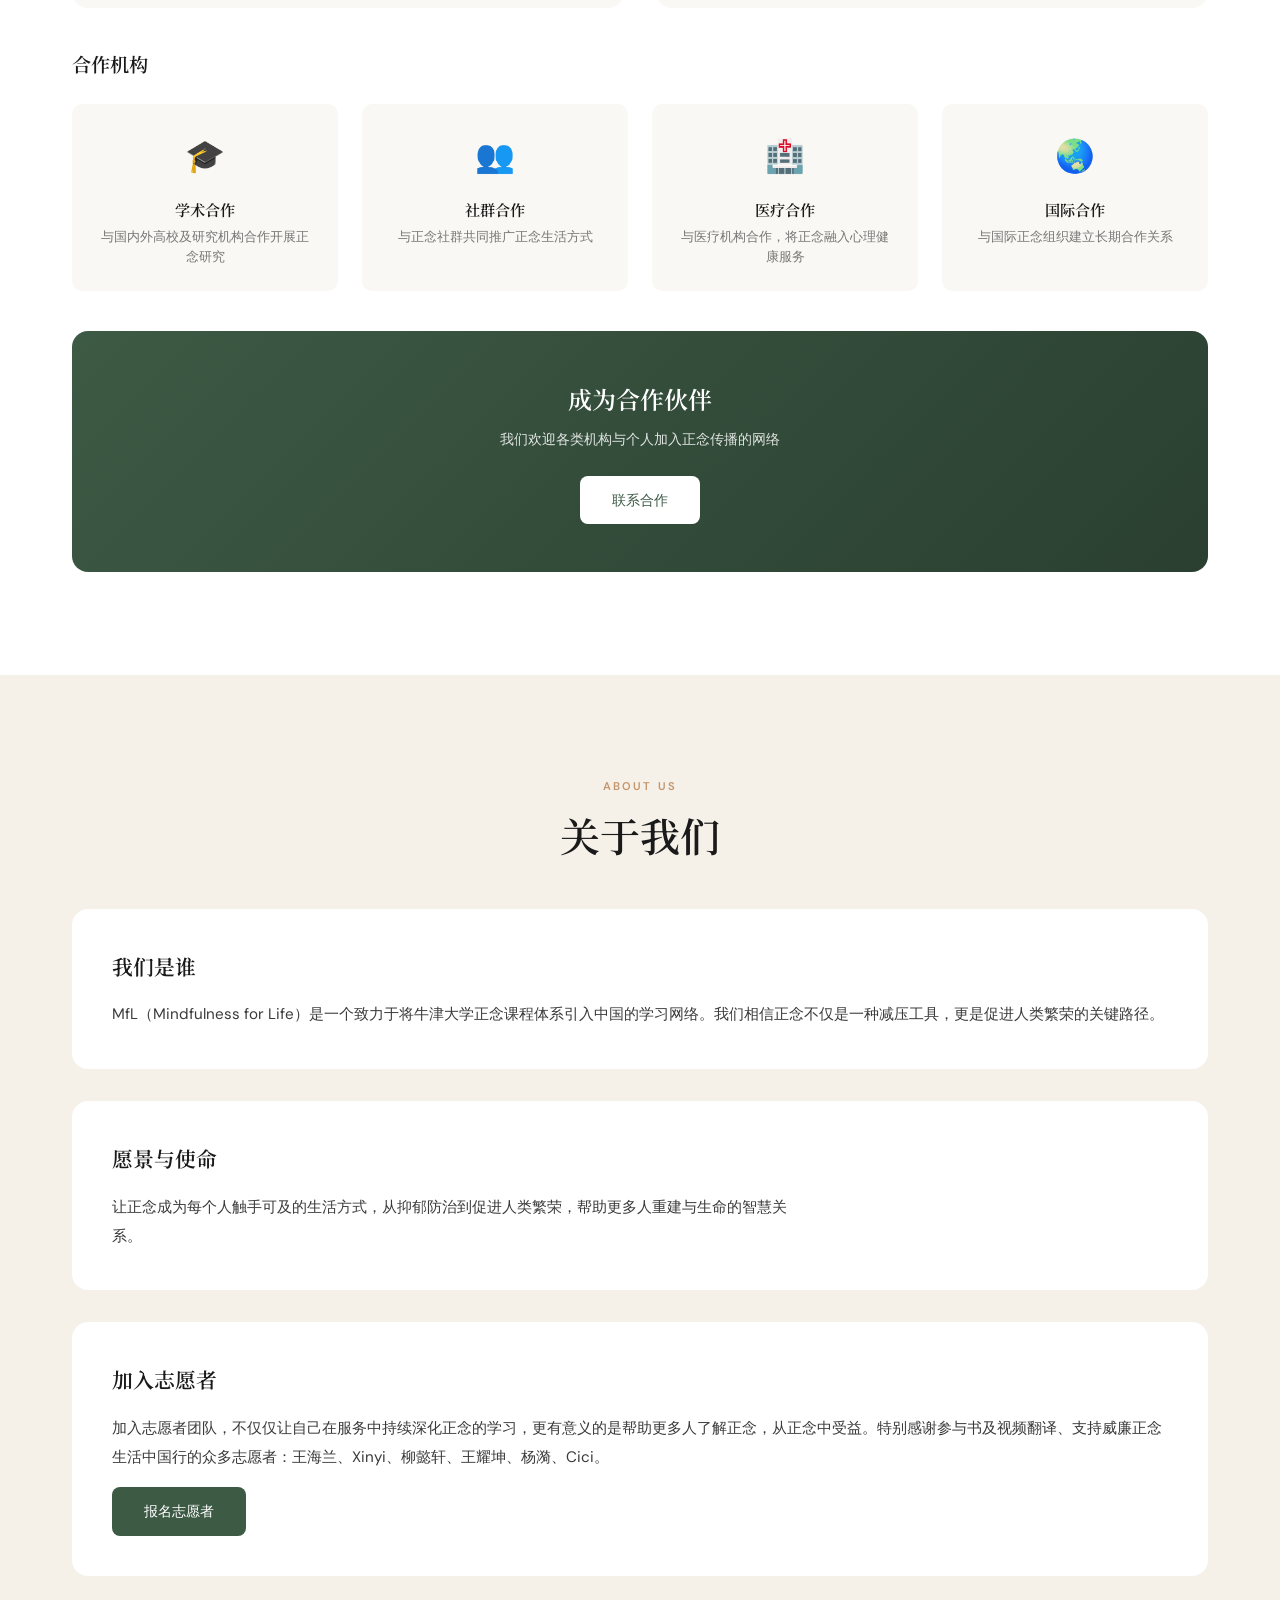
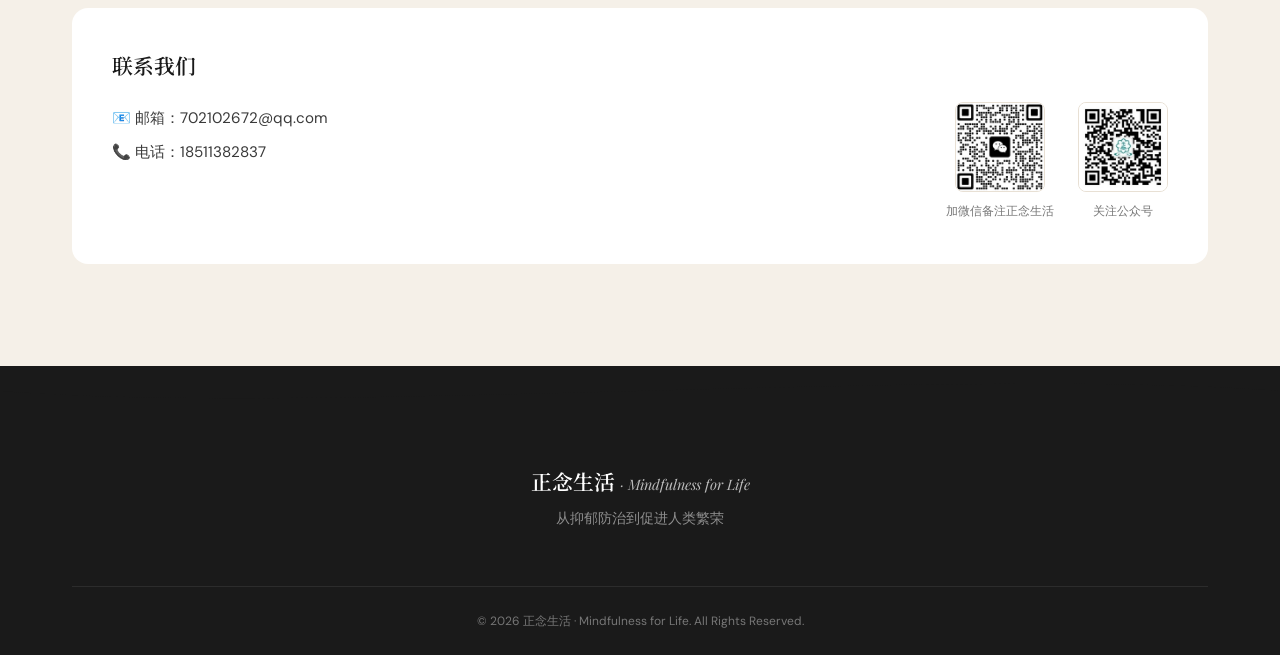
==== commit f323a104: "fix: Hero背景图改回已确认可用的 hero-bg-desktop.jpg" ====
--- a/index.html
+++ b/index.html
@@ -44,7 +44,7 @@
 <!-- ==================== 首页 Hero ==================== -->
 <section class="hero" id="home">
   <div class="hero-bg">
-    <img src="assets/hero-bg-new.png" alt="" class="hero-img" loading="lazy">
+    <img src="assets/hero-bg-desktop.jpg" alt="" class="hero-img" loading="lazy">
     <div class="hero-grain"></div>
     <div class="hero-gradient"></div>
   </div>
--- a/style.css
+++ b/style.css
@@ -47,13 +47,13 @@
 .nav.nav-hidden { transform: translateY(-100%); }
 .nav-inner { max-width: var(--container); margin: 0 auto; padding: 1.2rem clamp(1rem, 4vw, 2rem); display: flex; align-items: center; justify-content: space-between; }
 .nav-logo { display: flex; align-items: baseline; gap: 0.3rem; }
-.logo-zh { font-family: var(--font-serif); font-size: 1.4rem; font-weight: 600; color: var(--white); transition: color 0.4s; }
+.logo-zh { font-family: var(--font-serif); font-size: 1.4rem; font-weight: 600; color: var(--ink); transition: color 0.4s; }
 .logo-dot { color: var(--accent); font-size: 1.2rem; }
-.logo-en { font-family: var(--font-display); font-size: 0.85rem; font-weight: 400; font-style: italic; color: rgba(255,255,255,0.7); letter-spacing: 0.05em; transition: color 0.4s; }
+.logo-en { font-family: var(--font-display); font-size: 0.85rem; font-weight: 400; font-style: italic; color: var(--ink-muted); letter-spacing: 0.05em; transition: color 0.4s; }
 .nav.scrolled .logo-zh { color: var(--ink); }
 .nav.scrolled .logo-en { color: var(--ink-muted); }
 .nav-menu { display: flex; list-style: none; gap: 2rem; }
-.nav-menu a { font-size: 0.85rem; font-weight: 400; color: rgba(255,255,255,0.85); letter-spacing: 0.02em; transition: color 0.3s; position: relative; }
+.nav-menu a { font-size: 0.85rem; font-weight: 400; color: var(--ink-soft); letter-spacing: 0.02em; transition: color 0.3s; position: relative; }
 .nav-menu a::after { content: ''; position: absolute; bottom: -4px; left: 0; width: 0; height: 1.5px; background: currentColor; transition: width 0.3s var(--ease-out); }
 .nav-menu a:hover::after { width: 100%; }
 .nav.scrolled .nav-menu a { color: var(--ink-soft); }
@@ -63,34 +63,33 @@
 .nav.scrolled .nav-lang { color: var(--ink-muted); border-color: var(--ink-faint); }
 .nav-cta { font-size: 0.85rem; font-weight: 500; color: var(--white); background: var(--moss); padding: 0.5rem 1.2rem; border-radius: 6px; transition: all 0.3s; }
 .nav-cta:hover { background: var(--moss-deep); transform: translateY(-1px); }
-.nav-toggle { display: none; background: none; border: none; cursor: pointer; color: var(--white); }
+.nav-toggle { display: none; background: none; border: none; cursor: pointer; color: var(--ink); }
 .nav.scrolled .nav-toggle { color: var(--ink); }
 
 /* ==================== Hero ==================== */
 .hero { position: relative; height: 100vh; min-height: 650px; max-height: 1000px; display: flex; align-items: center; justify-content: center; overflow: hidden; }
 .hero-bg { position: absolute; inset: 0; }
-.hero-img { width: 100%; height: 100%; object-fit: cover; transform: scale(1.05); animation: heroZoom 20s ease-in-out infinite alternate; }
-@keyframes heroZoom { from { transform: scale(1.05); } to { transform: scale(1.12); } }
-.hero-grain { position: absolute; inset: 0; background-image: url("data:image/svg+xml,%3Csvg viewBox='0 0 256 256' xmlns='http://www.w3.org/2000/svg'%3E%3Cfilter id='noise'%3E%3CfeTurbulence type='fractalNoise' baseFrequency='0.9' numOctaves='4' stitchTiles='stitch'/%3E%3C/filter%3E%3Crect width='100%25' height='100%25' filter='url(%23noise)' opacity='0.03'/%3E%3C/svg%3E"); pointer-events: none; }
-.hero-gradient { position: absolute; inset: 0; background: linear-gradient(180deg, rgba(26,26,26,0.5) 0%, rgba(26,26,26,0.15) 40%, rgba(26,26,26,0.3) 80%, rgba(26,26,26,0.7) 100%); }
-.hero-content { position: relative; text-align: center; color: var(--white); padding: 0 1.5rem; }
-.hero-tag { display: inline-block; font-size: 0.8rem; font-weight: 500; letter-spacing: 0.3em; text-transform: uppercase; color: rgba(255,255,255,0.7); margin-bottom: 2rem; border: 1px solid rgba(255,255,255,0.2); padding: 0.5rem 1.5rem; border-radius: 100px; }
+.hero-img { width: 100%; height: 100%; object-fit: cover; }
+.hero-grain { display: none; }
+.hero-gradient { position: absolute; inset: 0; background: linear-gradient(180deg, rgba(250,248,244,0.3) 0%, rgba(250,248,244,0.6) 50%, rgba(250,248,244,0.85) 100%); }
+.hero-content { position: relative; text-align: center; color: var(--ink); padding: 0 1.5rem; }
+.hero-tag { display: inline-block; font-size: 0.8rem; font-weight: 500; letter-spacing: 0.3em; text-transform: uppercase; color: var(--moss); margin-bottom: 2rem; border: 1px solid rgba(61,90,69,0.2); padding: 0.5rem 1.5rem; border-radius: 100px; background: rgba(61,90,69,0.04); }
 .hero h1 { font-family: var(--font-serif); font-weight: 600; line-height: 1.2; margin-bottom: 1rem; }
-.hero-line { display: block; font-size: clamp(2.5rem, 6vw, 4.5rem); }
+.hero-line { display: block; font-size: clamp(2.5rem, 6vw, 4.5rem); color: var(--ink); }
 .hero-line--accent { font-family: var(--font-display); font-style: italic; font-weight: 400; color: var(--accent); font-size: clamp(2rem, 5vw, 3.5rem); }
-.hero-sub { font-family: var(--font-serif); font-size: clamp(1rem, 1.8vw, 1.3rem); color: rgba(255,255,255,0.9); margin-bottom: 1rem; letter-spacing: 0.1em; }
+.hero-sub { font-family: var(--font-serif); font-size: clamp(1rem, 1.8vw, 1.3rem); color: var(--ink-soft); margin-bottom: 1rem; letter-spacing: 0.1em; }
 .hero-desc { font-size: clamp(0.95rem, 1.5vw, 1.1rem); line-height: 1.9; opacity: 0.8; max-width: 500px; margin: 0 auto 2.5rem; }
 .hero-actions { display: flex; gap: 1rem; justify-content: center; flex-wrap: wrap; }
 .hero-scroll { position: absolute; bottom: 2rem; left: 50%; transform: translateX(-50%); }
-.scroll-line { width: 1px; height: 60px; background: linear-gradient(to bottom, rgba(255,255,255,0.6), transparent); animation: scrollPulse 2s ease-in-out infinite; }
+.scroll-line { width: 1px; height: 60px; background: linear-gradient(to bottom, var(--ink-muted), transparent); animation: scrollPulse 2s ease-in-out infinite; }
 @keyframes scrollPulse { 0%, 100% { opacity: 1; transform: scaleY(1); } 50% { opacity: 0.4; transform: scaleY(0.6); } }
 
 /* ==================== Buttons ==================== */
 .btn { display: inline-block; font-family: var(--font-body); font-size: 0.9rem; font-weight: 500; padding: 0.75rem 2rem; border-radius: 8px; transition: all 0.3s var(--ease-out); cursor: pointer; border: none; }
 .btn-primary { background: var(--moss); color: var(--white); }
 .btn-primary:hover { background: var(--moss-deep); transform: translateY(-2px); box-shadow: 0 8px 25px rgba(61,90,69,0.3); }
-.btn-ghost { background: transparent; color: var(--white); border: 1px solid rgba(255,255,255,0.4); }
-.btn-ghost:hover { background: rgba(255,255,255,0.1); border-color: rgba(255,255,255,0.6); }
+.btn-ghost { background: transparent; color: var(--ink); border: 1px solid rgba(26,26,26,0.25); }
+.btn-ghost:hover { background: rgba(26,26,26,0.05); border-color: var(--ink); }
 .btn-sm { font-size: 0.8rem; padding: 0.5rem 1.2rem; background: var(--moss); color: var(--white); border-radius: 6px; display: inline-block; width: auto; }
 .btn-sm:hover { background: var(--moss-deep); }
 .btn-disabled { background: #c8c8c8 !important; color: #888 !important; cursor: not-allowed !important; pointer-events: none; }
@@ -116,7 +115,7 @@
 
 /* ==================== Latest Events ==================== */
 .latest-events { padding: var(--section-pad) 0; background: var(--cream); }
-.events-grid { display: grid; grid-template-columns: 1fr; gap: 1.5rem; max-width: 700px; }
+.events-grid { display: grid; grid-template-columns: repeat(3, 1fr); gap: 1.5rem; }
 .event-card { display: block; background: var(--white); padding: 1.5rem; border-radius: var(--radius-sm); border: 1px solid var(--sand-dark); transition: all 0.3s var(--ease-out); }
 .event-card:hover { border-color: var(--sage); transform: translateY(-4px); box-shadow: var(--shadow-md); }
 .event-tag { display: inline-block; font-size: 0.7rem; font-weight: 600; color: var(--moss); background: rgba(61,90,69,0.1); padding: 0.2rem 0.6rem; border-radius: 4px; margin-bottom: 0.8rem; }
@@ -204,8 +203,17 @@
 .media-thumb-iframe iframe { display: block; }
 .media-thumb img { width: 100%; height: 100%; object-fit: cover; }
 .media-play { position: absolute; top: 50%; left: 50%; transform: translate(-50%, -50%); width: 48px; height: 48px; background: rgba(255,255,255,0.9); border-radius: 50%; display: flex; align-items: center; justify-content: center; font-size: 1.2rem; box-shadow: var(--shadow-md); }
-.media-badge { position: absolute; top: 0.5rem; right: 0.5rem; font-size: 0.65rem; font-weight: 600; color: var(--white); background: var(--moss); padding: 0.15rem 0.5rem; border-radius: 4px; }
+.media-badge { position: absolute; top: 0.5rem; right: 0.5rem; font-size: 0.65rem; font-weight: 600; color: var(--white); background: var(--moss); padding: 0.15rem 0.5rem; border-radius: 4px; z-index: 3; }
 .media-card h4 { font-size: 0.85rem; font-weight: 500; color: var(--ink); margin-top: 0.8rem; }
+/* Video overlay cover */
+.media-thumb-iframe { position: relative; }
+.media-thumb-iframe iframe { display: block; }
+.video-overlay { position: absolute; inset: 0; cursor: pointer; z-index: 2; background: #000; }
+.video-overlay img { width: 100%; height: 100%; object-fit: cover; display: block; transition: opacity 0.3s; }
+.video-overlay:hover img { opacity: 0.85; }
+.video-play-btn { position: absolute; top: 50%; left: 50%; transform: translate(-50%, -50%); width: 52px; height: 52px; background: rgba(0,0,0,0.65); border-radius: 50%; display: flex; align-items: center; justify-content: center; transition: background 0.2s, transform 0.2s; pointer-events: none; }
+.video-overlay:hover .video-play-btn { background: rgba(61,90,69,0.9); transform: translate(-50%, -50%) scale(1.08); }
+.video-play-btn svg { width: 22px; height: 22px; fill: #fff; margin-left: 3px; }
 
 /* ==================== Teachers ==================== */
 .teachers { padding: var(--section-pad) 0; background: var(--white); }
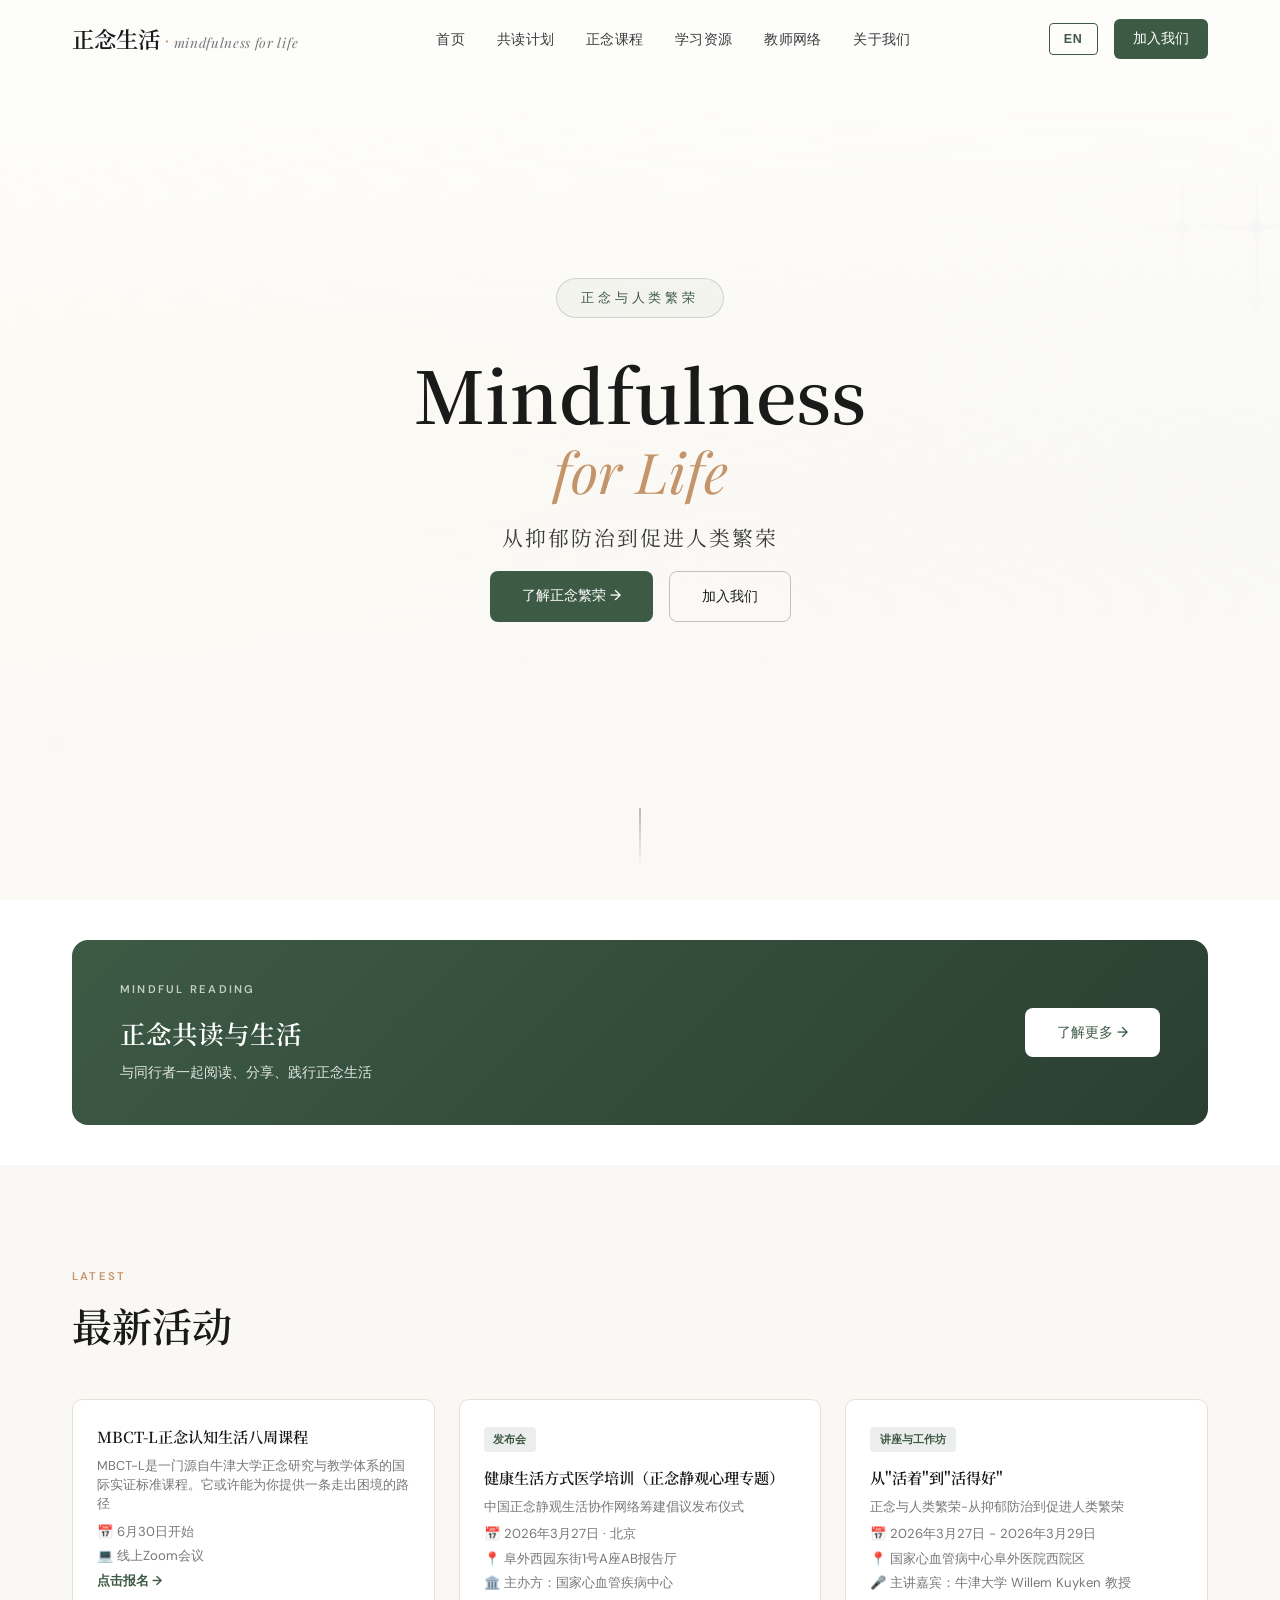
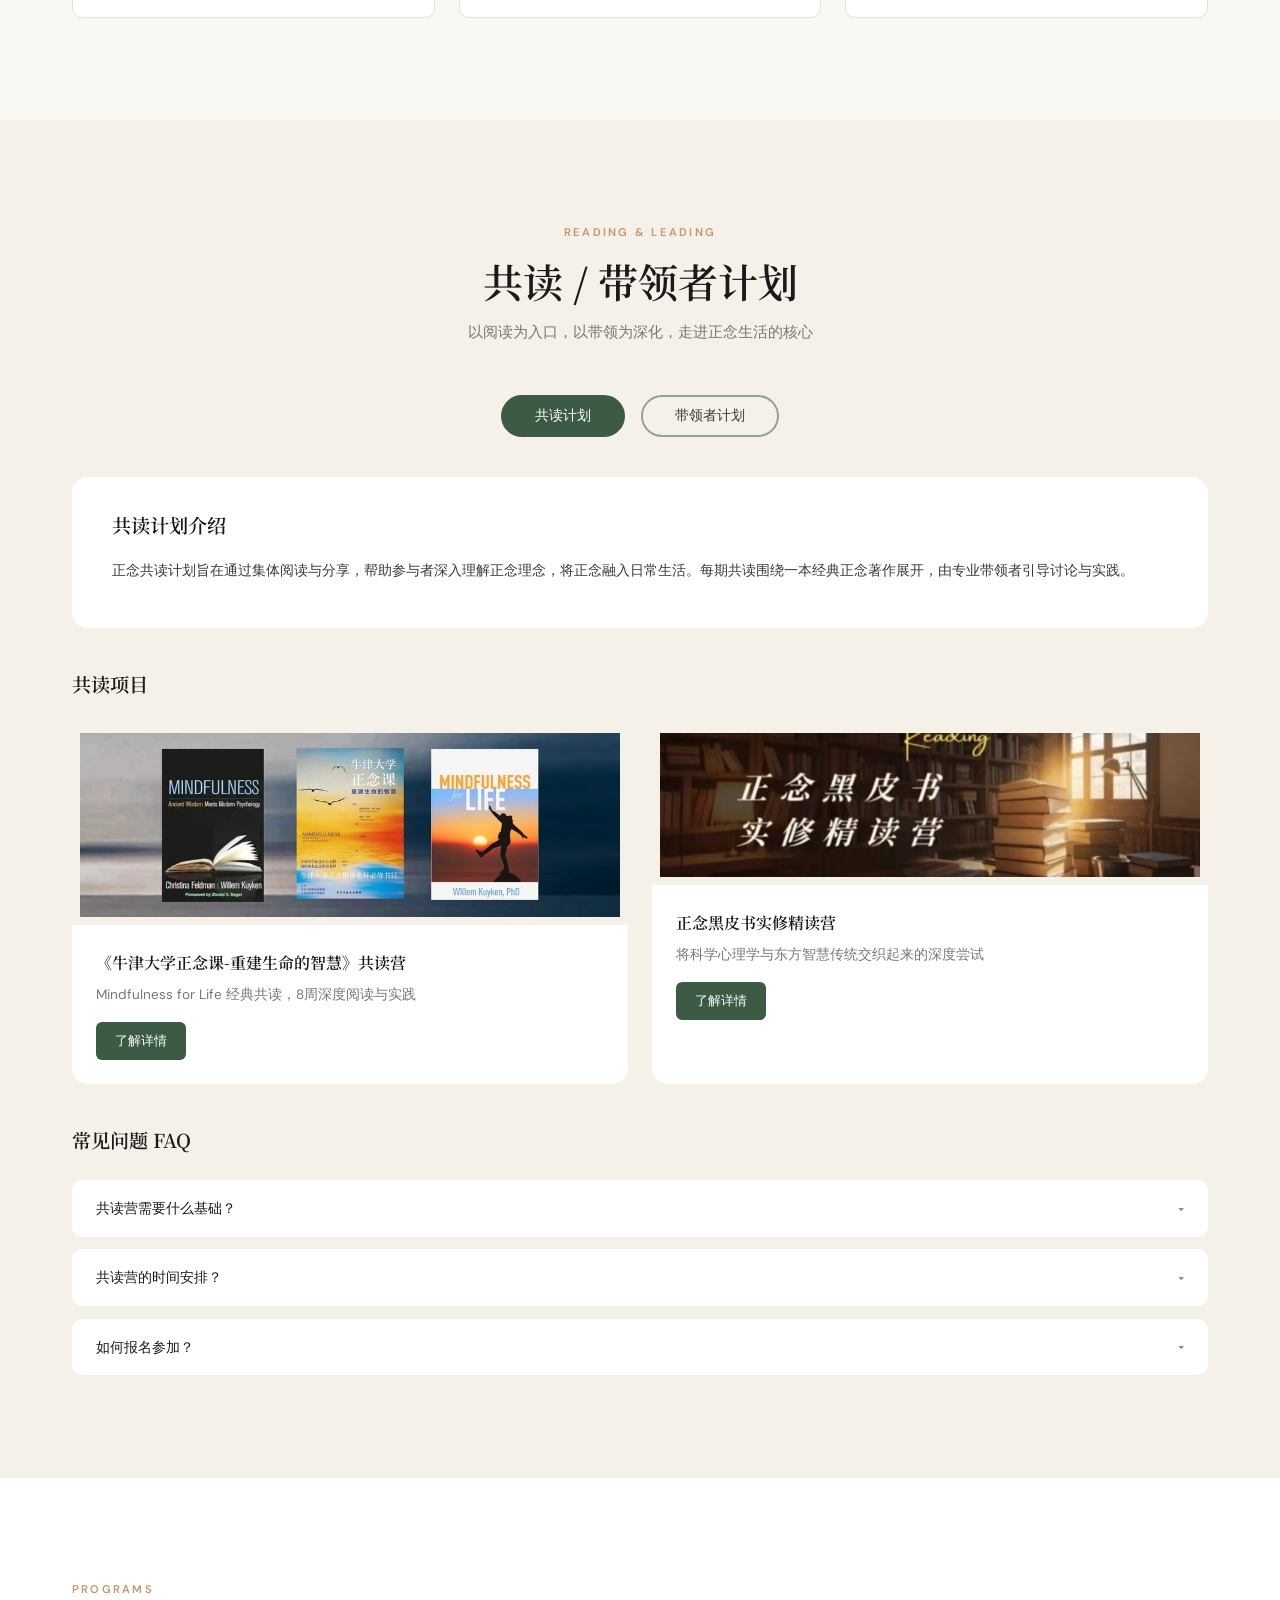
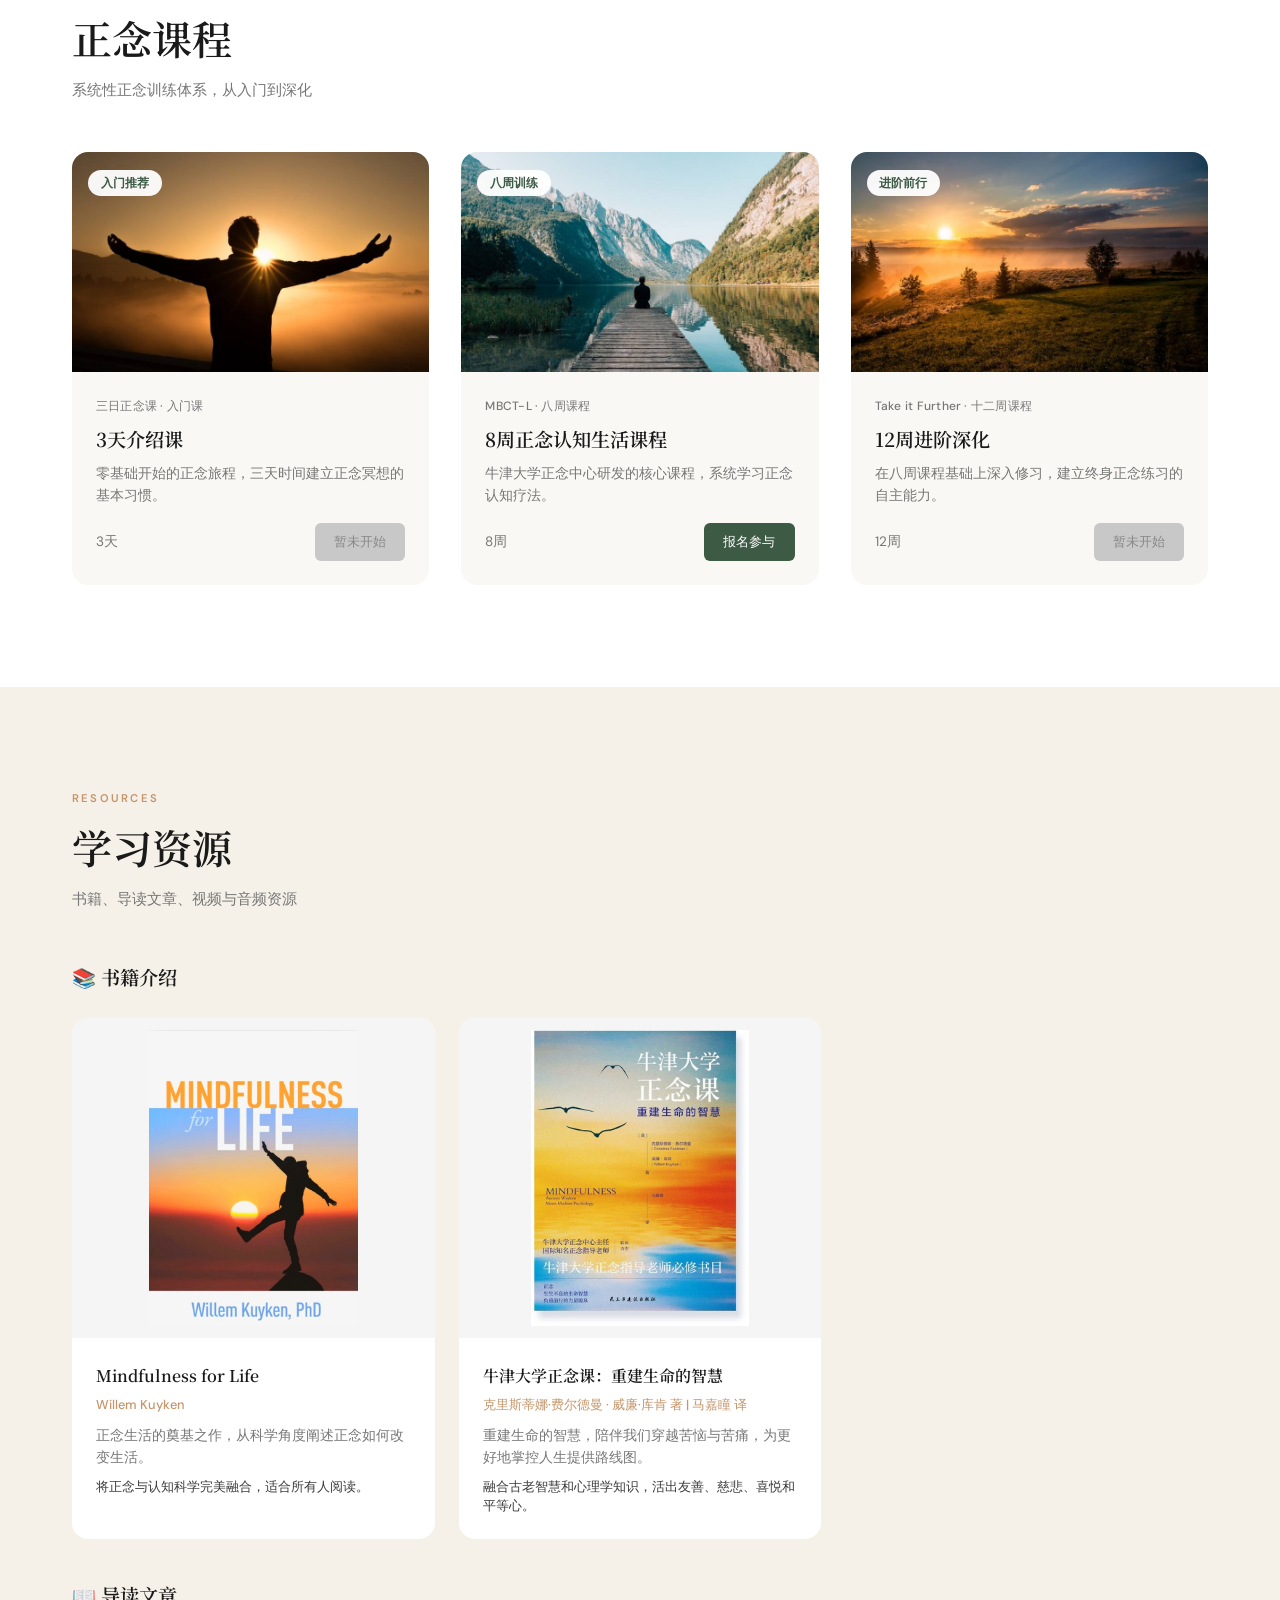
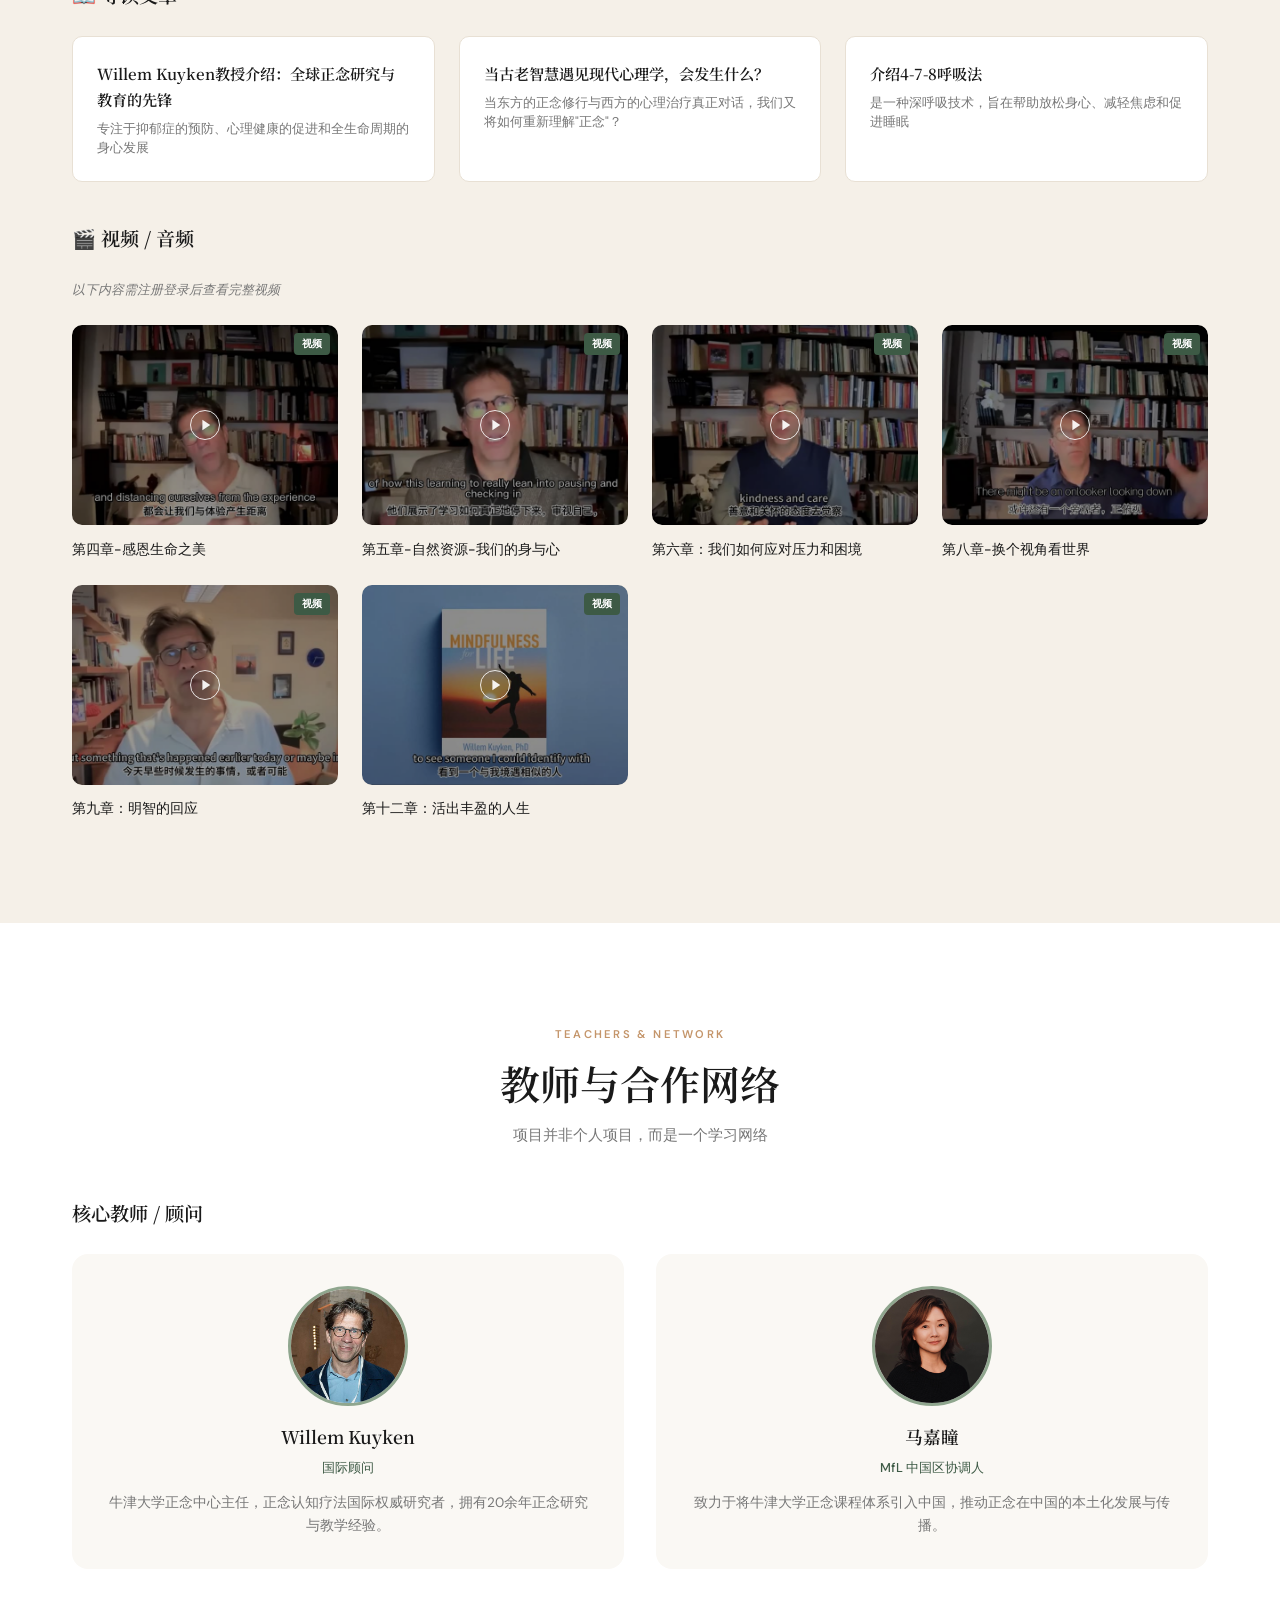
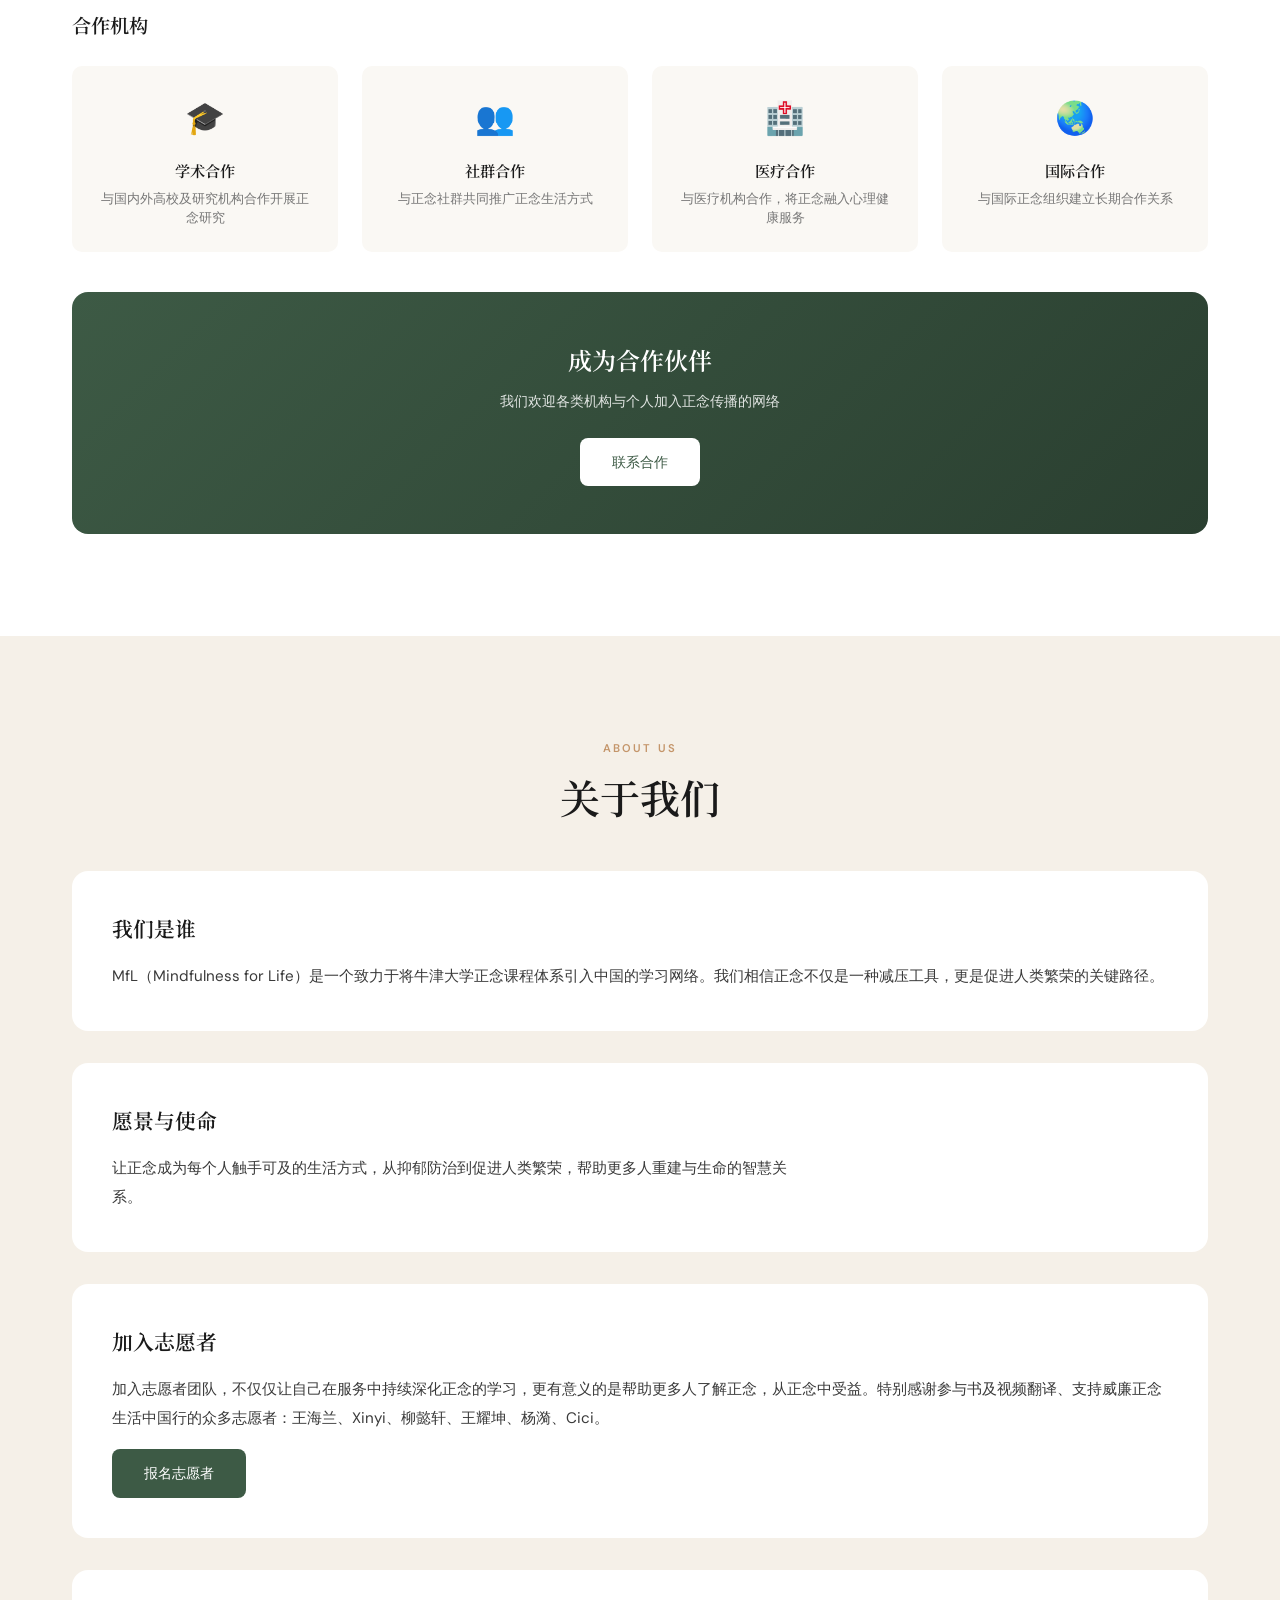
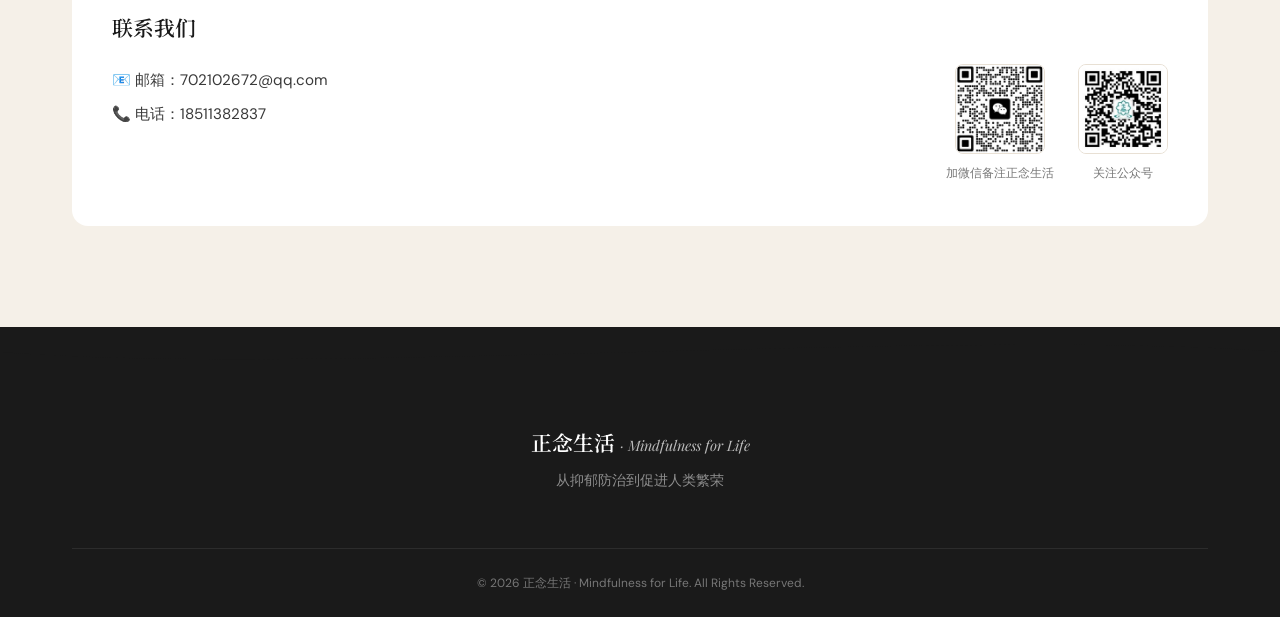
==== commit b032c821: "fix: 去掉八周课程卡片的标签" ====
--- a/index.html
+++ b/index.html
@@ -44,7 +44,7 @@
 <!-- ==================== 首页 Hero ==================== -->
 <section class="hero" id="home">
   <div class="hero-bg">
-    <img src="assets/hero-bg-desktop.jpg" alt="" class="hero-img" loading="lazy">
+    <img src="assets/hero-bg-new.png" alt="" class="hero-img" loading="lazy">
     <div class="hero-grain"></div>
     <div class="hero-gradient"></div>
   </div>
@@ -87,7 +87,6 @@
     </div>
     <div class="events-grid">
       <a href="https://wx0afe66d9a97fccd3.lrn.nineteenj.cn/kpv2p/6mwjw6/?#/homePage/course/imgText?courseId=4644178&extId=-1&ckFrom=5&timestamp=1778084225" class="event-card" target="_blank" rel="noopener" style="display:block;">
-        <span class="event-tag">八周课程</span>
         <h4>MBCT-L正念认知生活八周课程</h4>
         <p style="margin-bottom:0.5rem;">MBCT-L是一门源自牛津大学正念研究与教学体系的国际实证标准课程。它或许能为你提供一条走出困境的路径</p>
         <p style="font-size:0.82rem;color:var(--ink-muted);margin-bottom:0.3rem;">📅 6月30日开始</p>
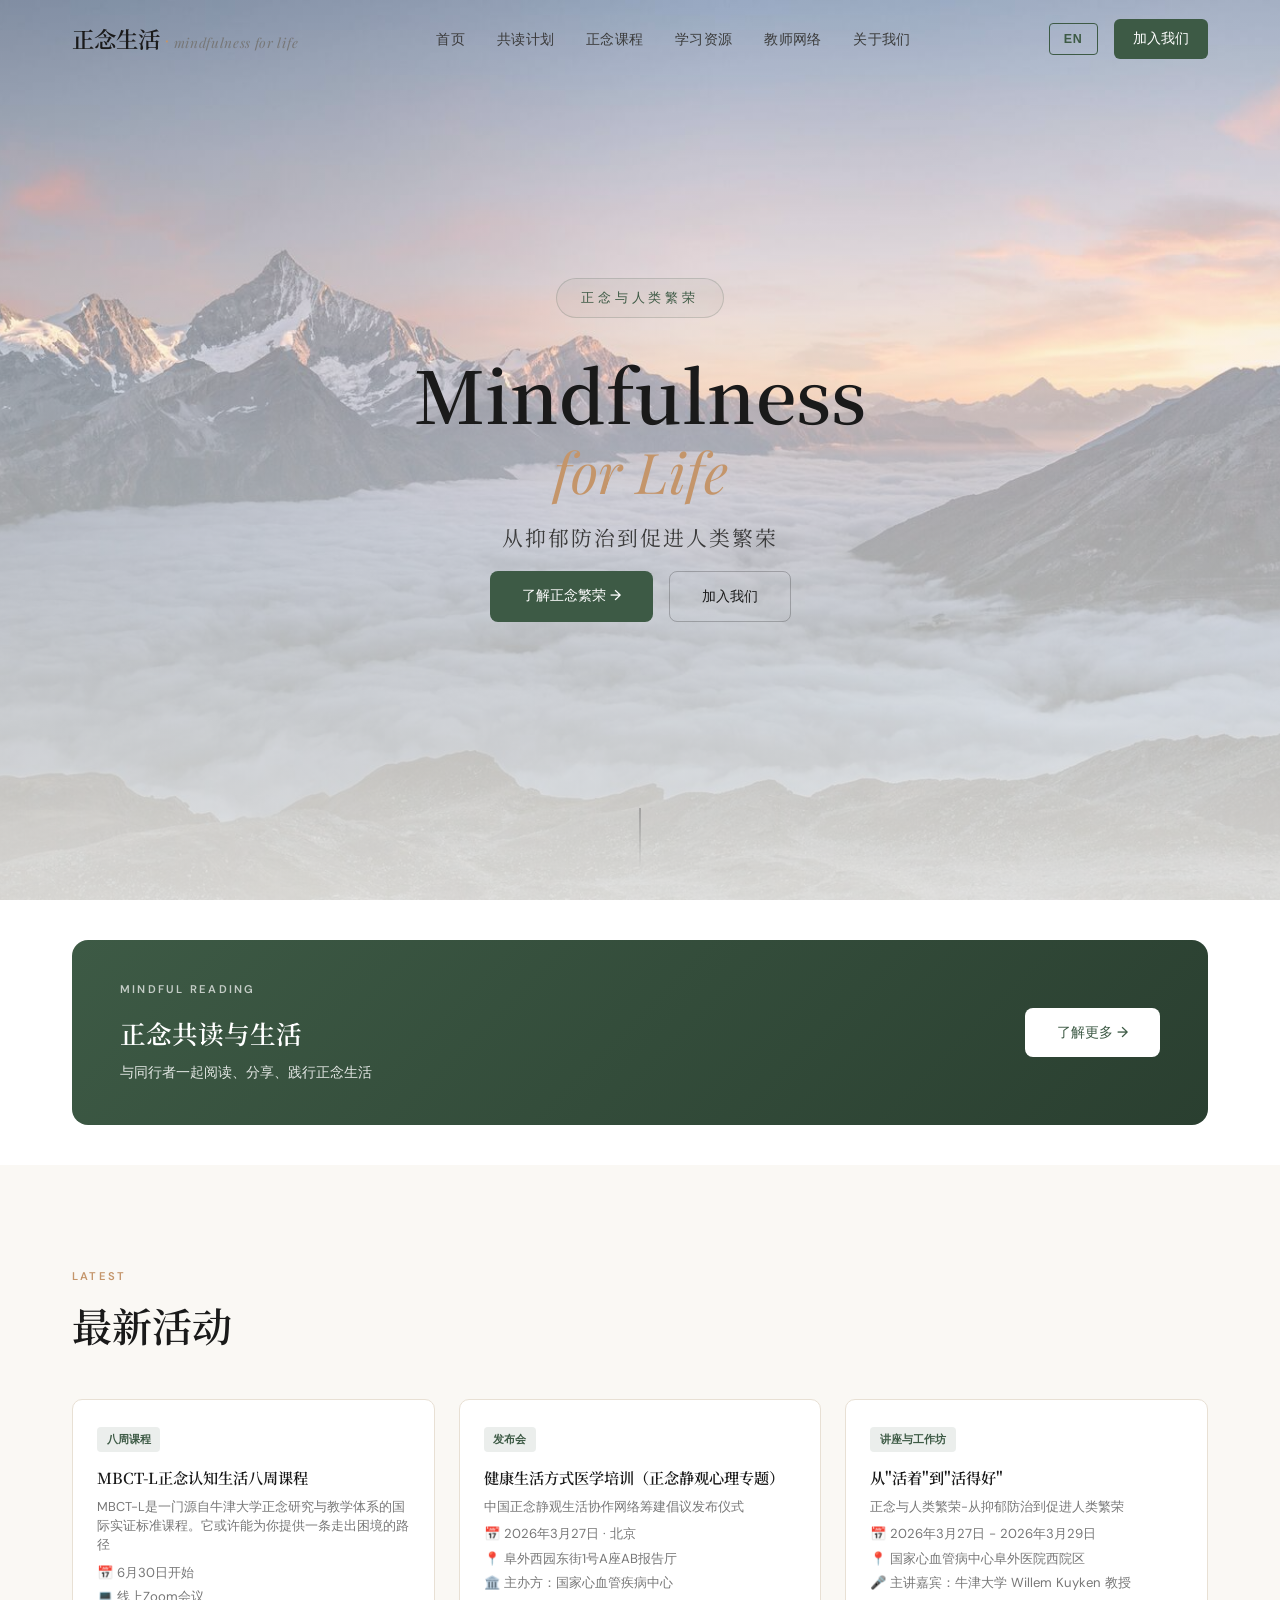
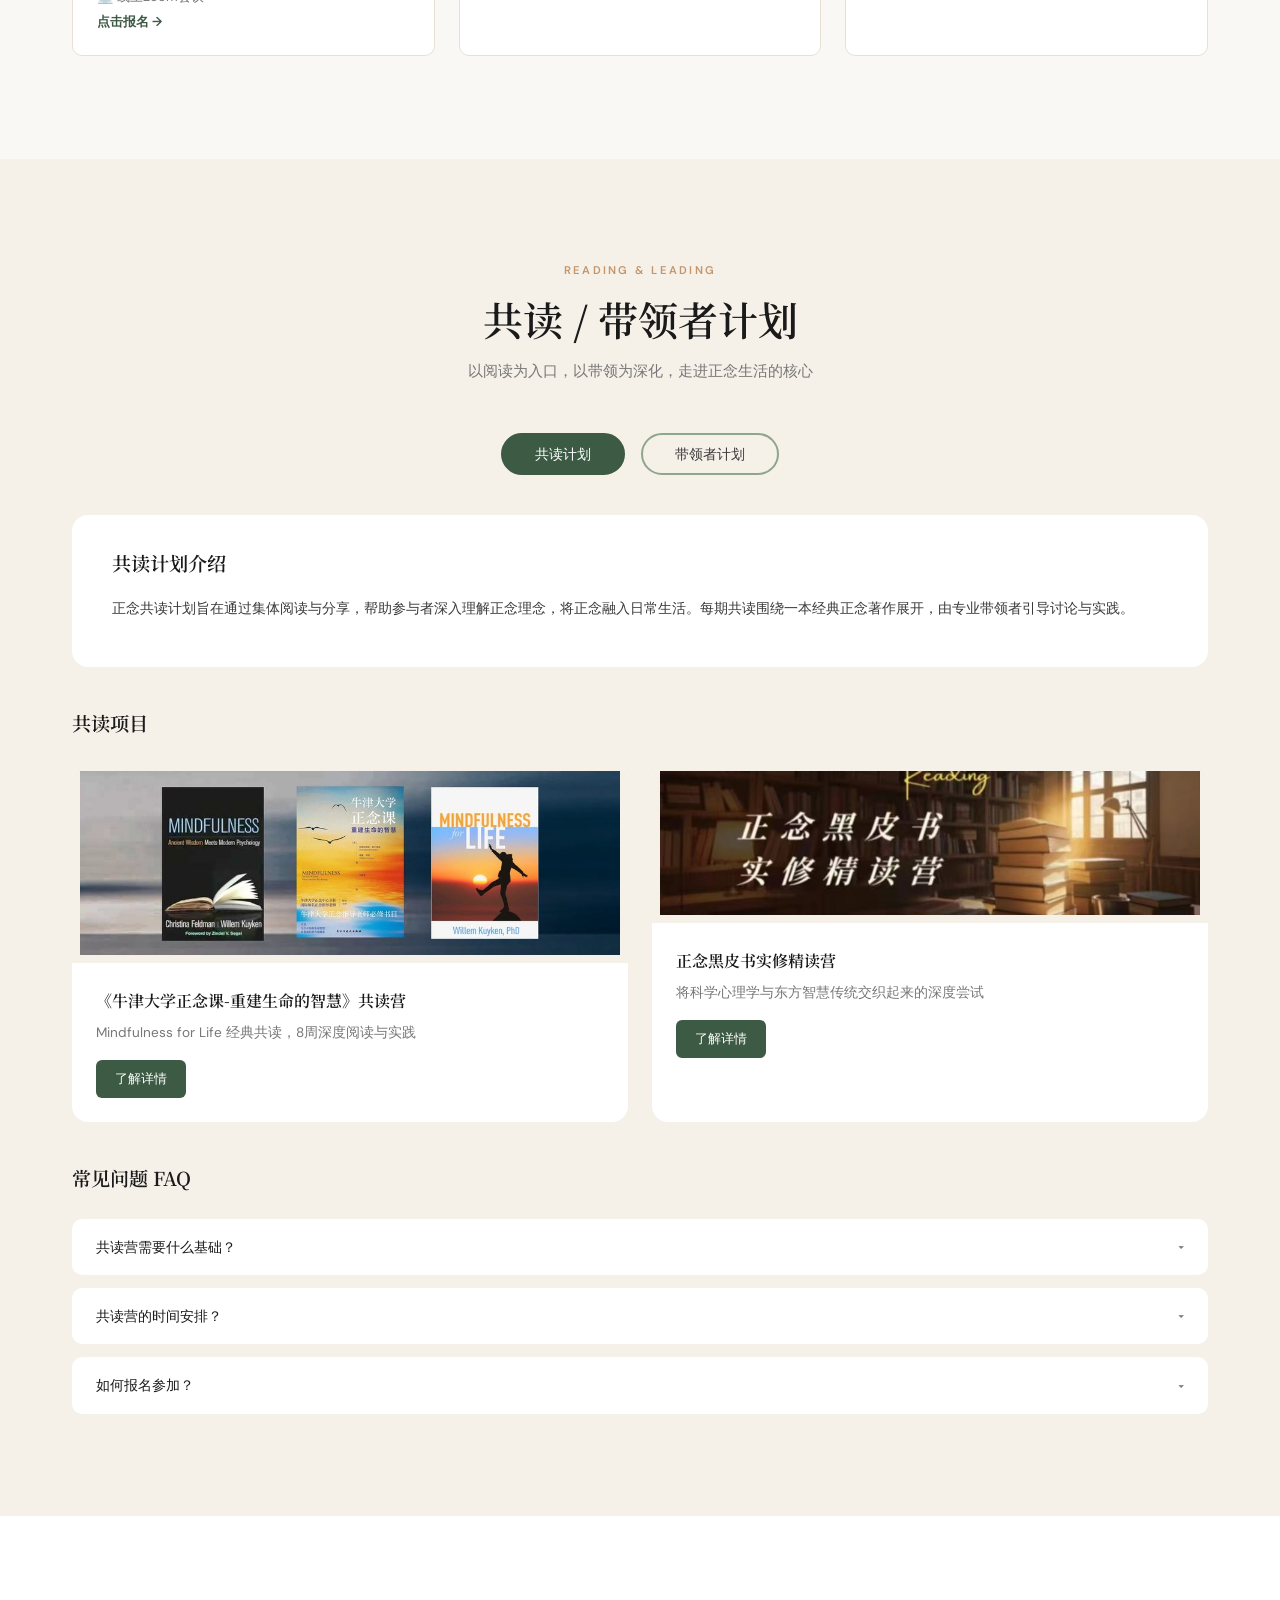
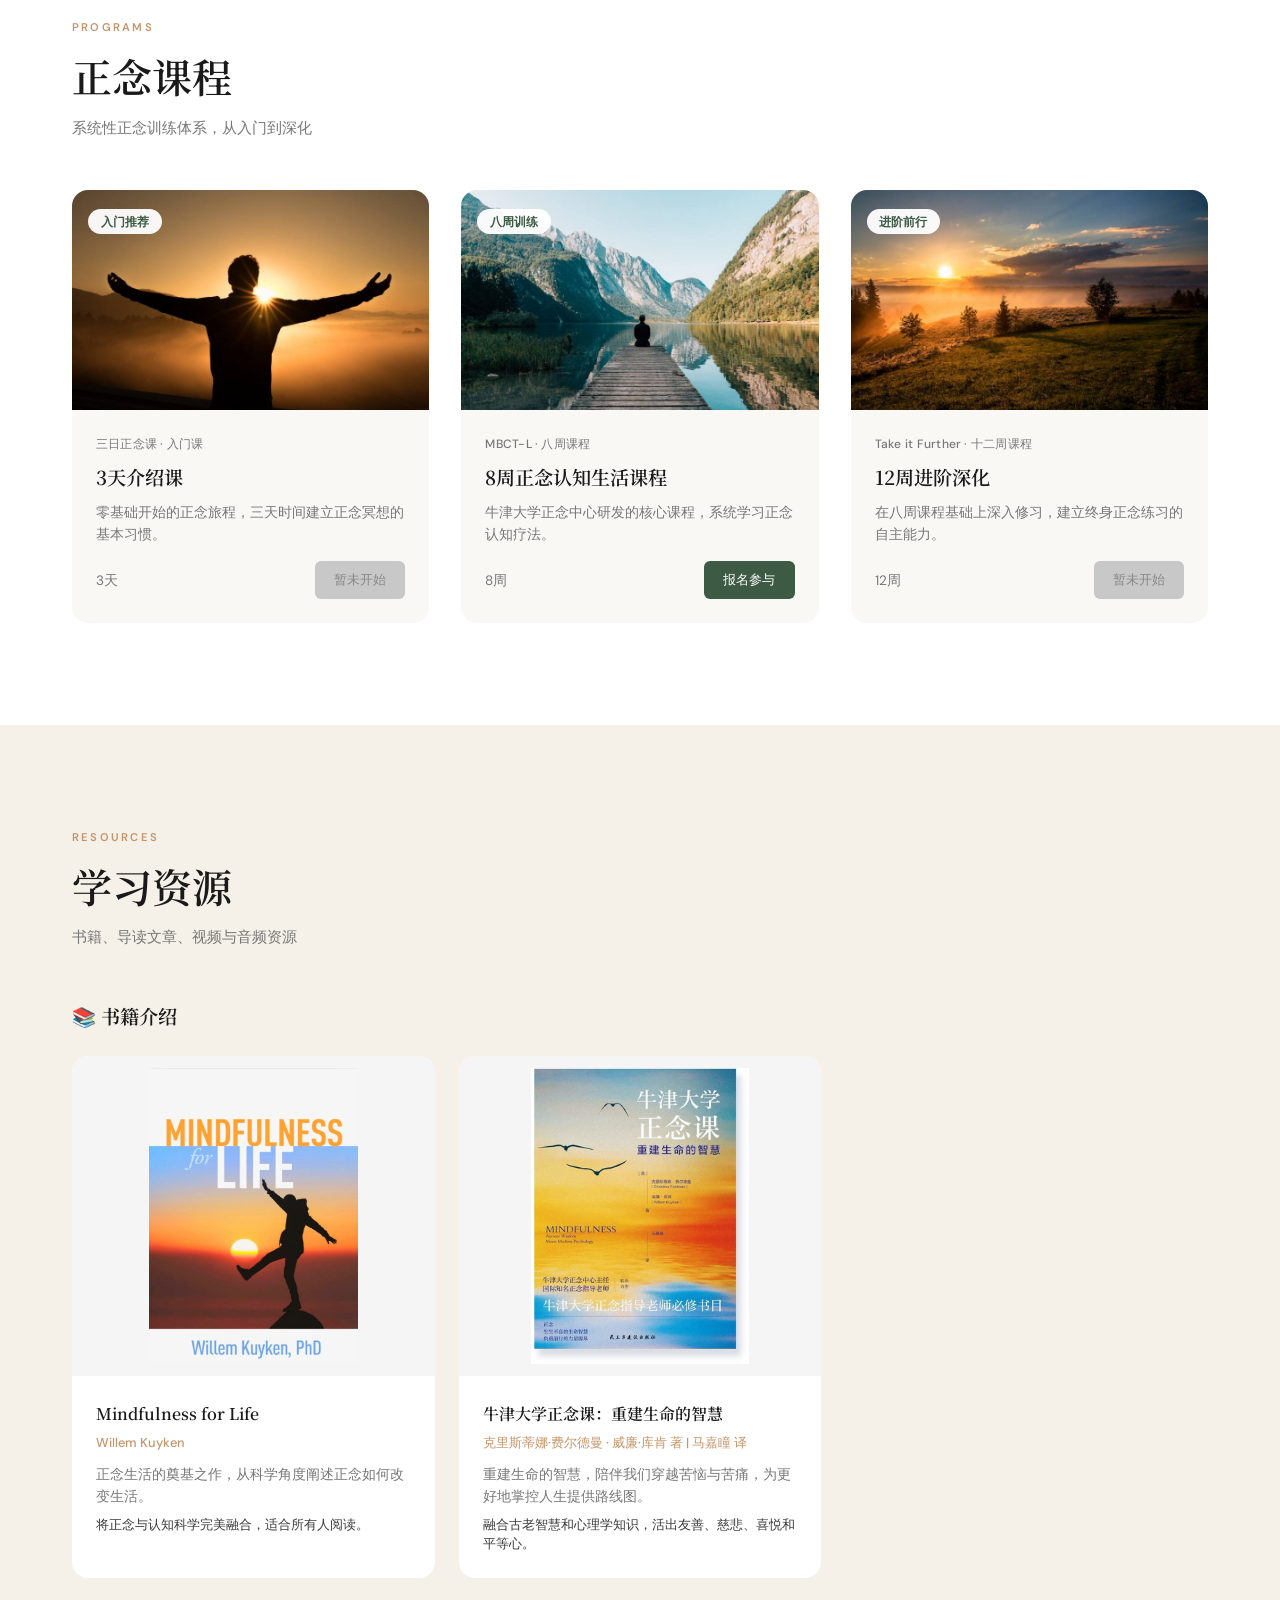
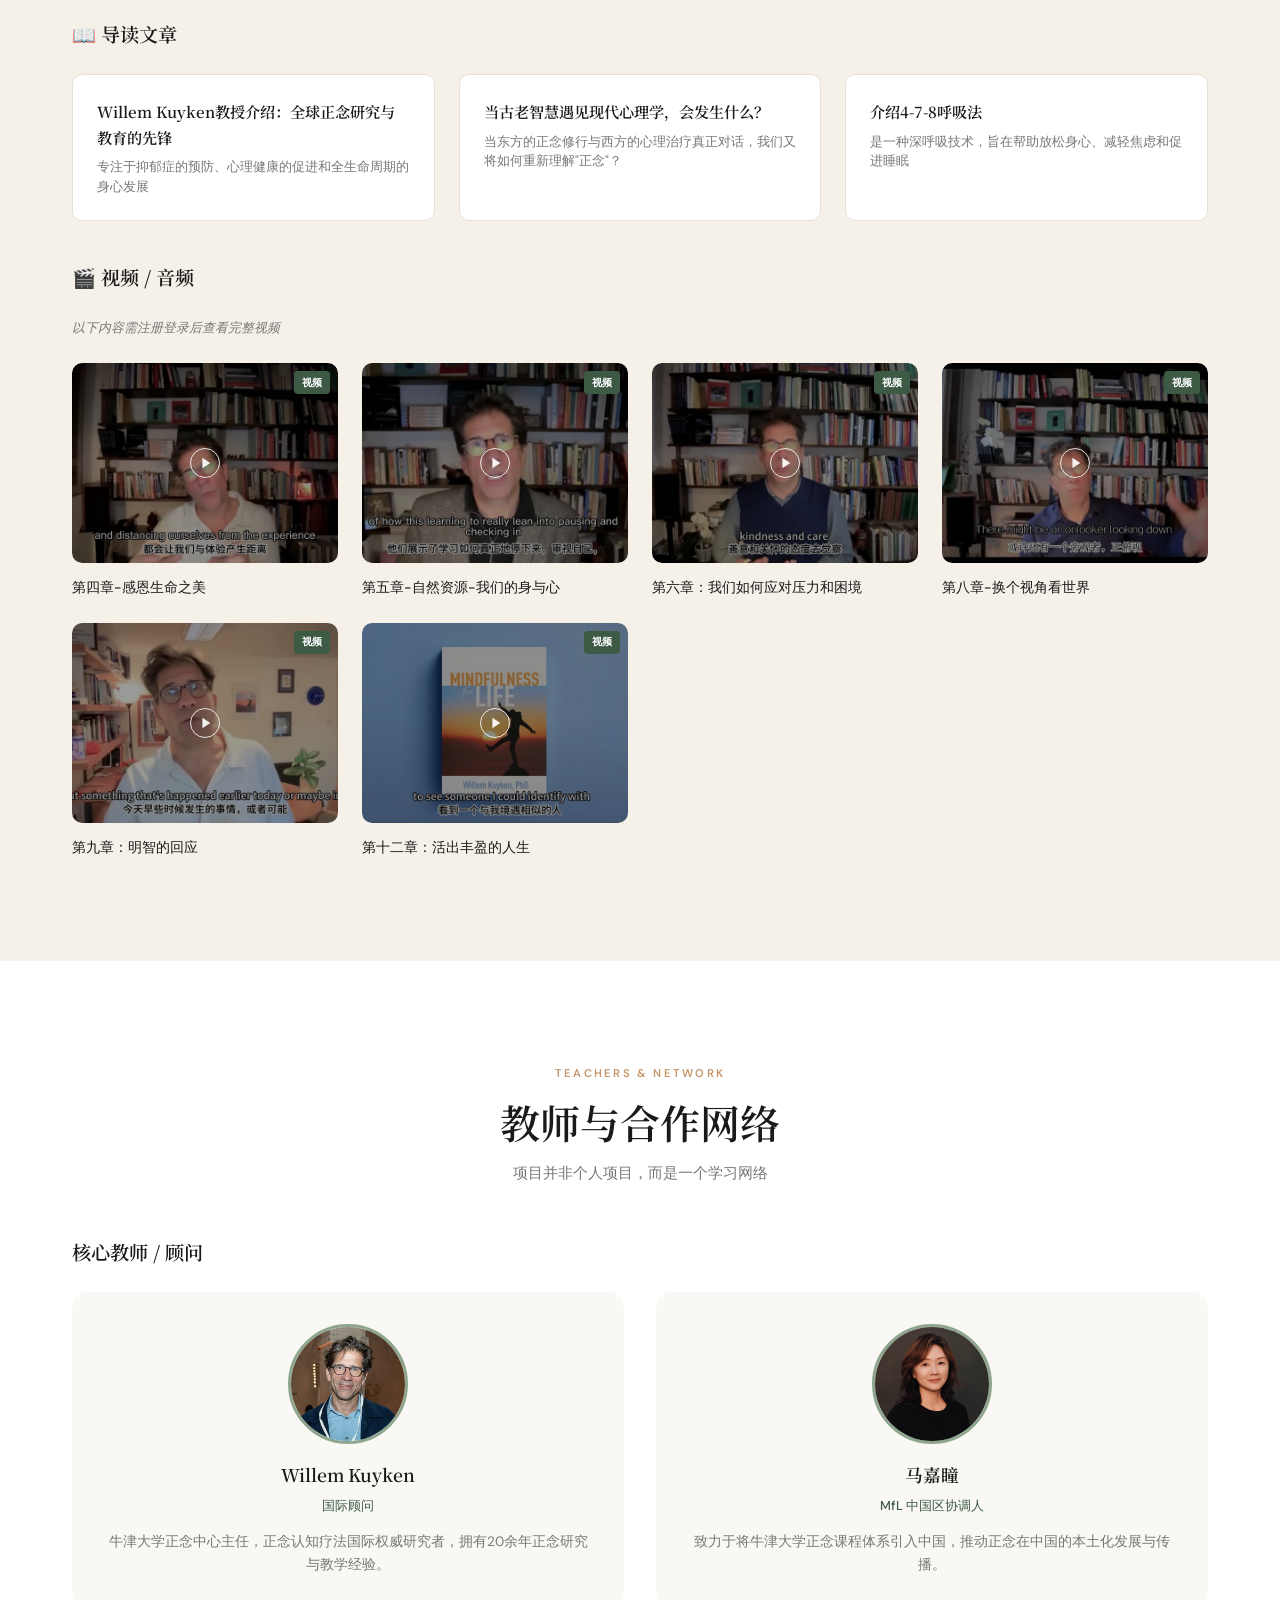
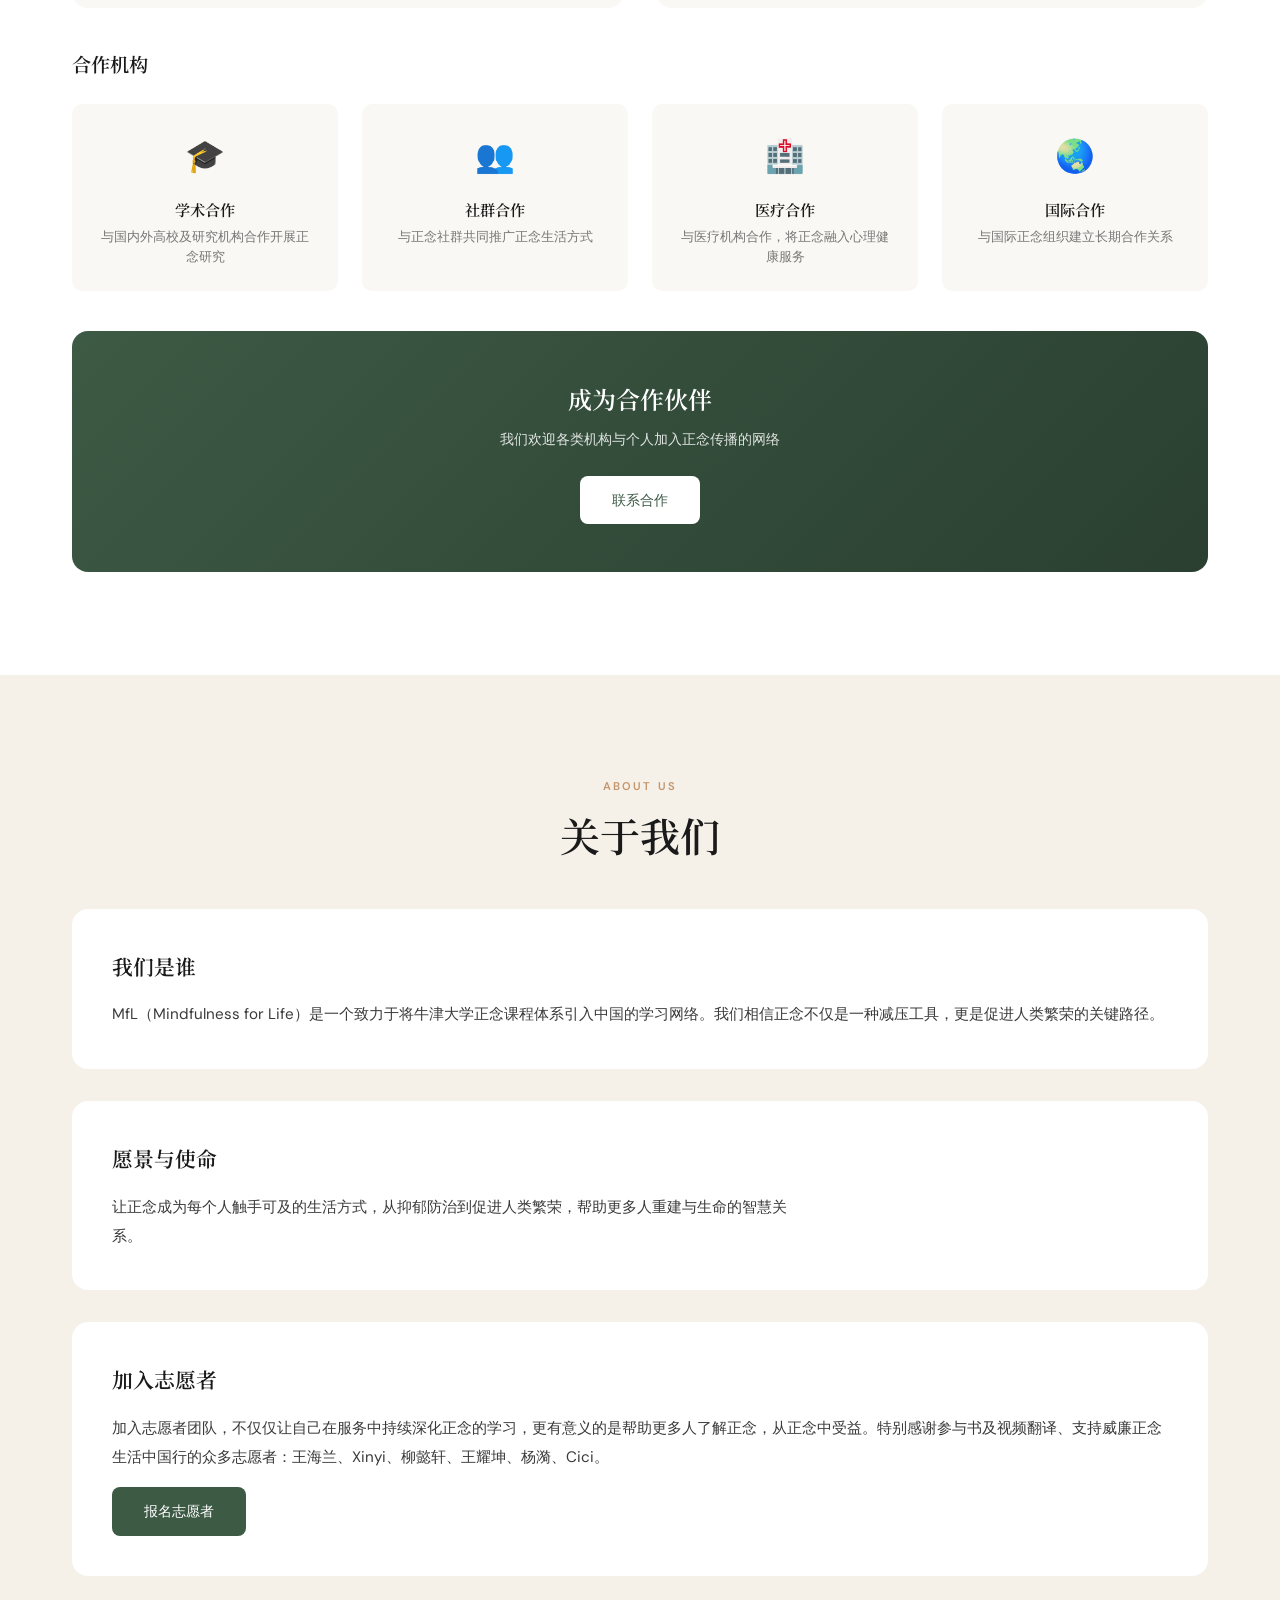
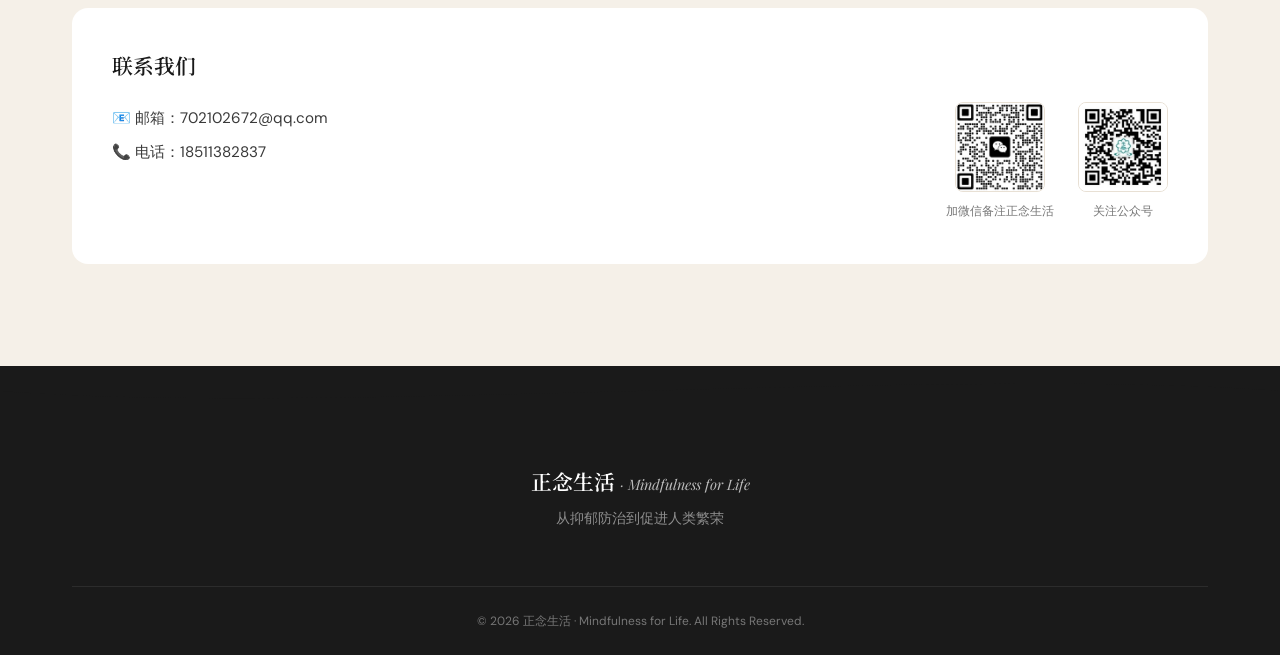
==== commit ecc20c8e: "fix: Hero背景图换回 hero-bg-desktop.jpg" ====
--- a/index.html
+++ b/index.html
@@ -44,7 +44,7 @@
 <!-- ==================== 首页 Hero ==================== -->
 <section class="hero" id="home">
   <div class="hero-bg">
-    <img src="assets/hero-bg-new.png" alt="" class="hero-img" loading="lazy">
+    <img src="assets/hero-bg-desktop.jpg" alt="" class="hero-img" loading="lazy">
     <div class="hero-grain"></div>
     <div class="hero-gradient"></div>
   </div>
@@ -87,6 +87,7 @@
     </div>
     <div class="events-grid">
       <a href="https://wx0afe66d9a97fccd3.lrn.nineteenj.cn/kpv2p/6mwjw6/?#/homePage/course/imgText?courseId=4644178&extId=-1&ckFrom=5&timestamp=1778084225" class="event-card" target="_blank" rel="noopener" style="display:block;">
+        <span class="event-tag">八周课程</span>
         <h4>MBCT-L正念认知生活八周课程</h4>
         <p style="margin-bottom:0.5rem;">MBCT-L是一门源自牛津大学正念研究与教学体系的国际实证标准课程。它或许能为你提供一条走出困境的路径</p>
         <p style="font-size:0.82rem;color:var(--ink-muted);margin-bottom:0.3rem;">📅 6月30日开始</p>
